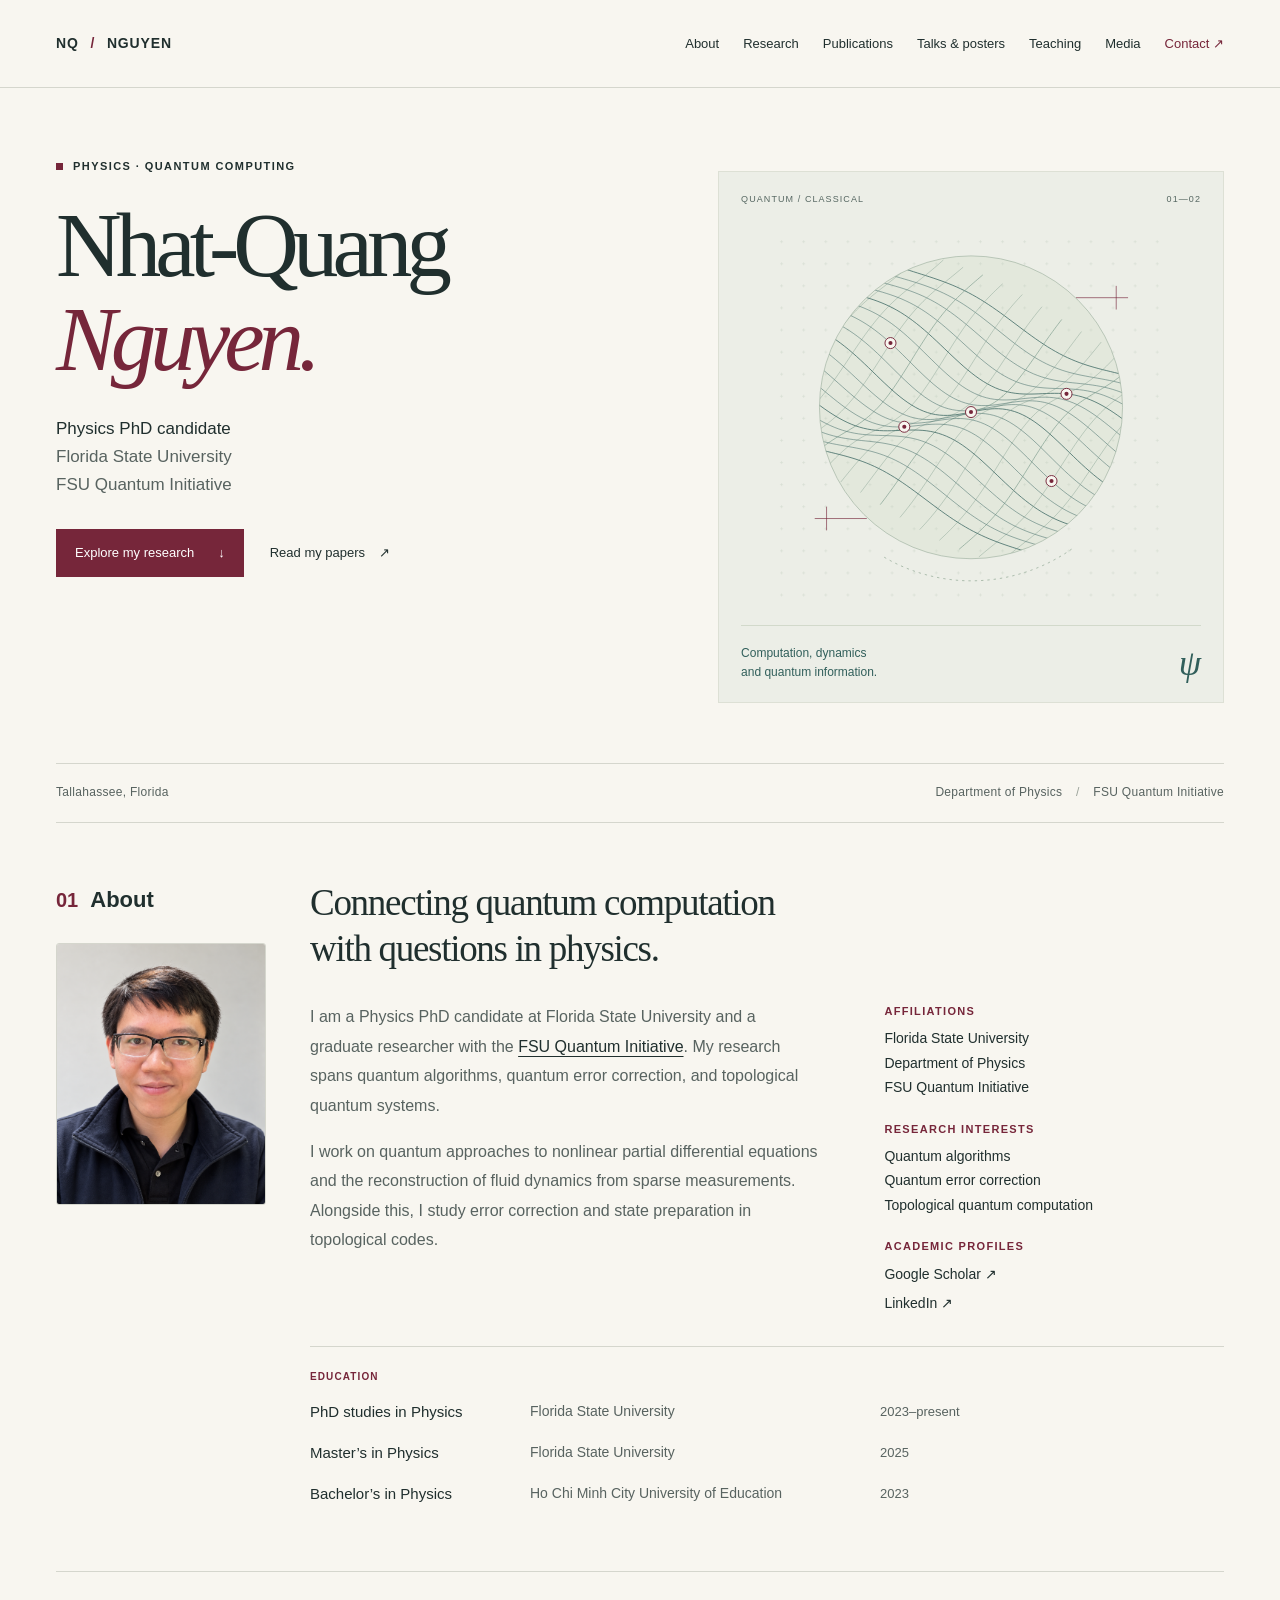
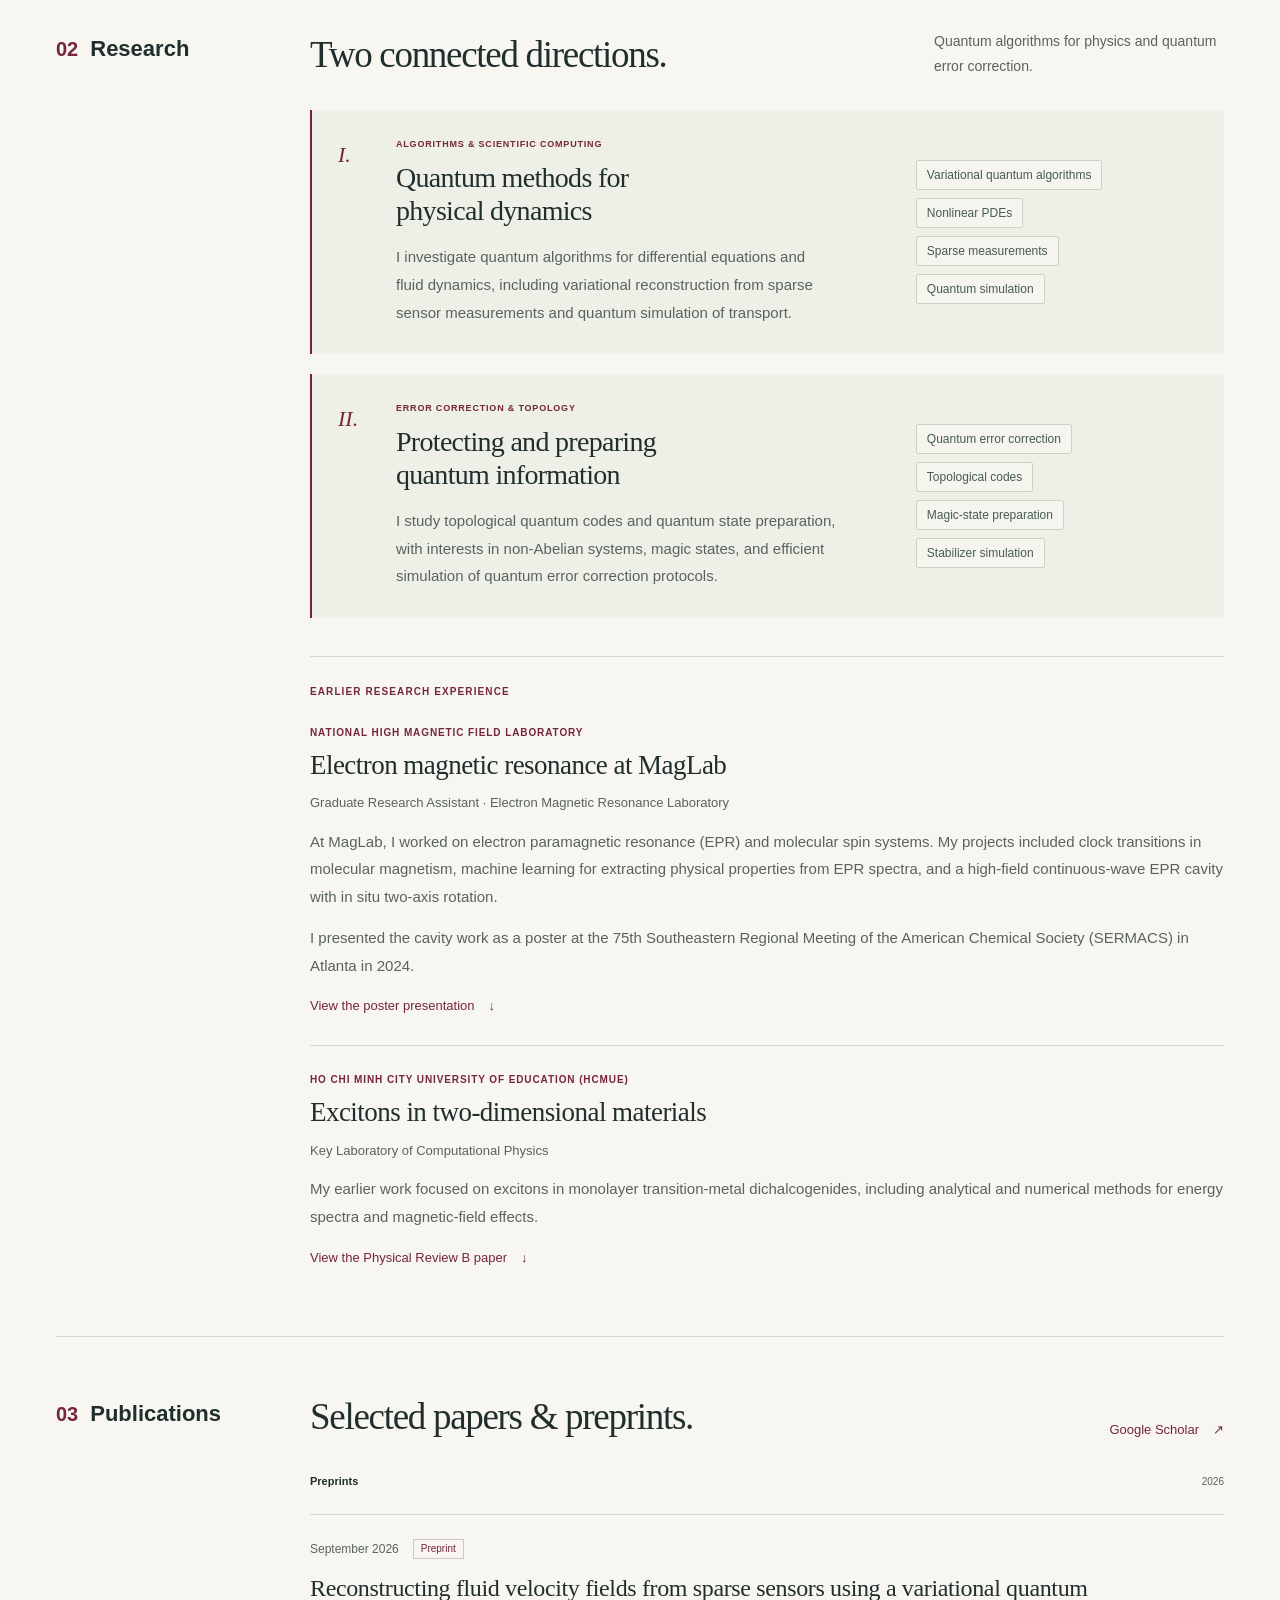
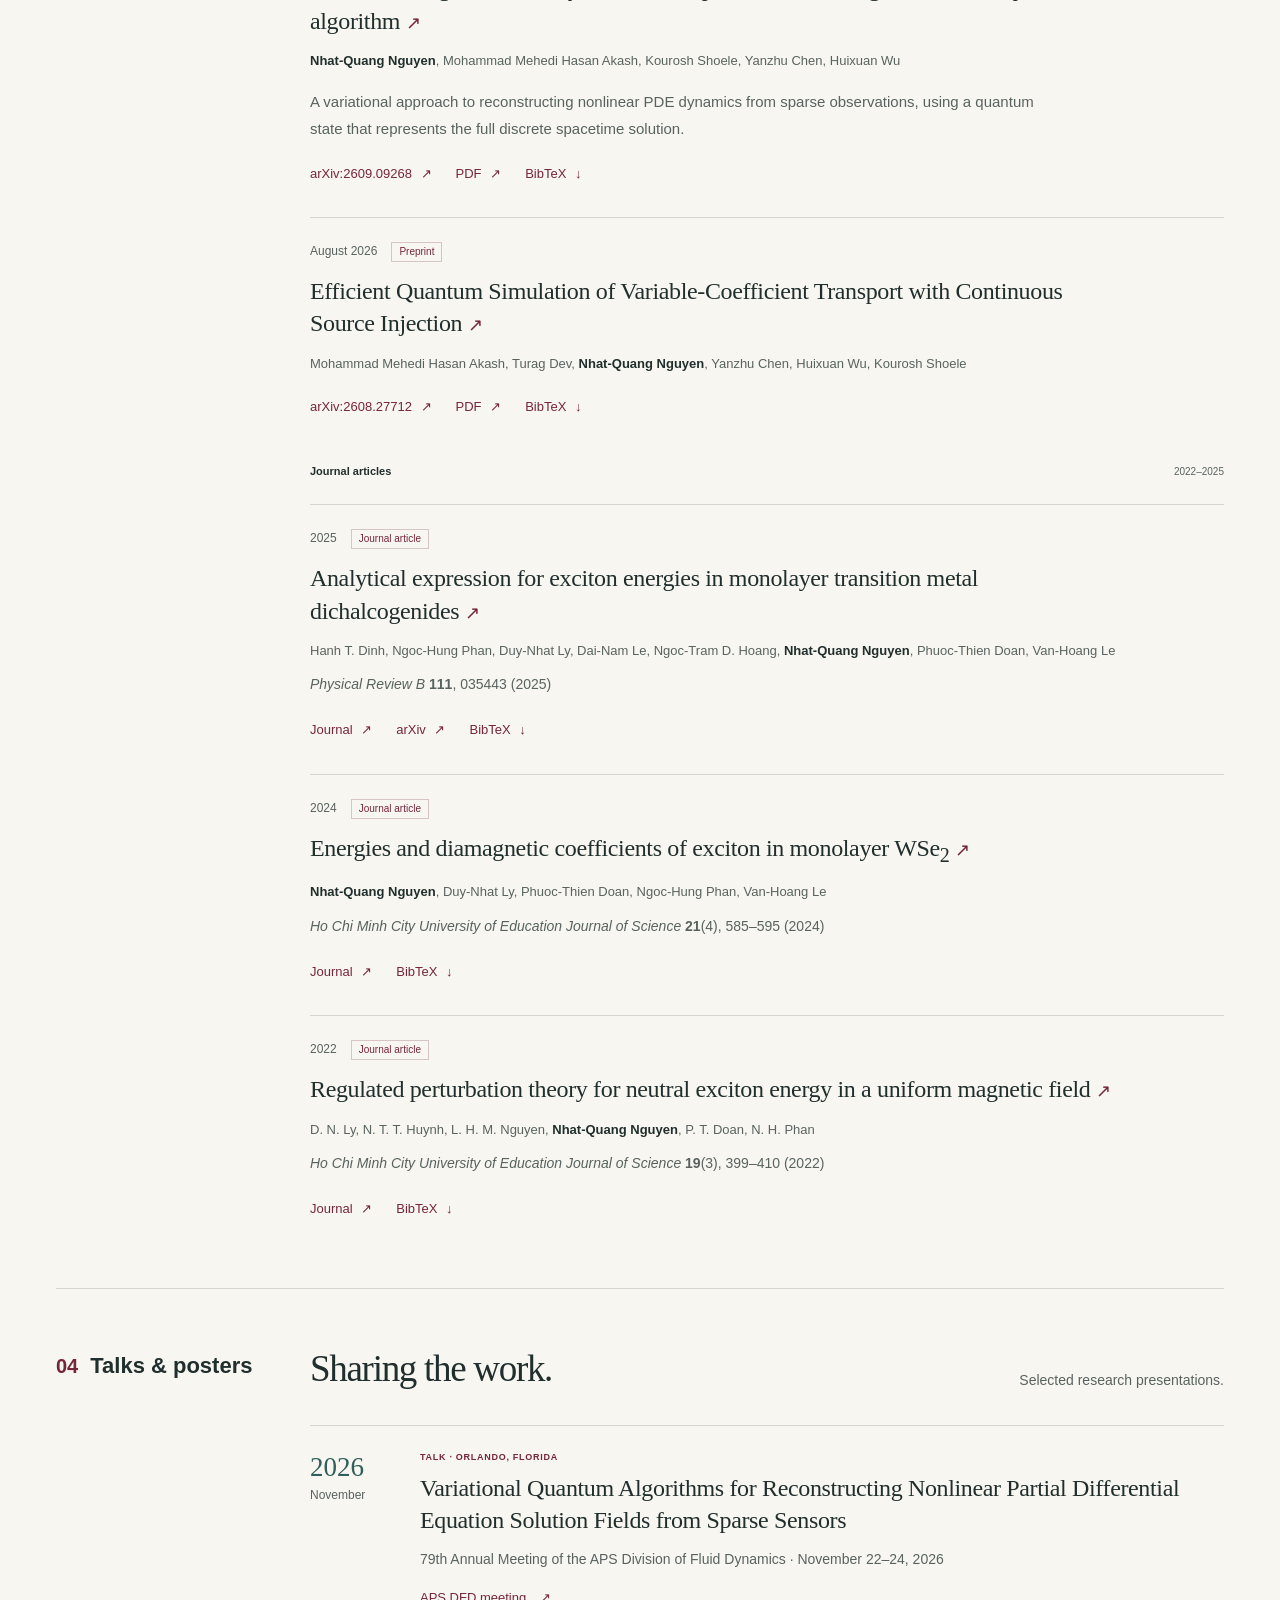
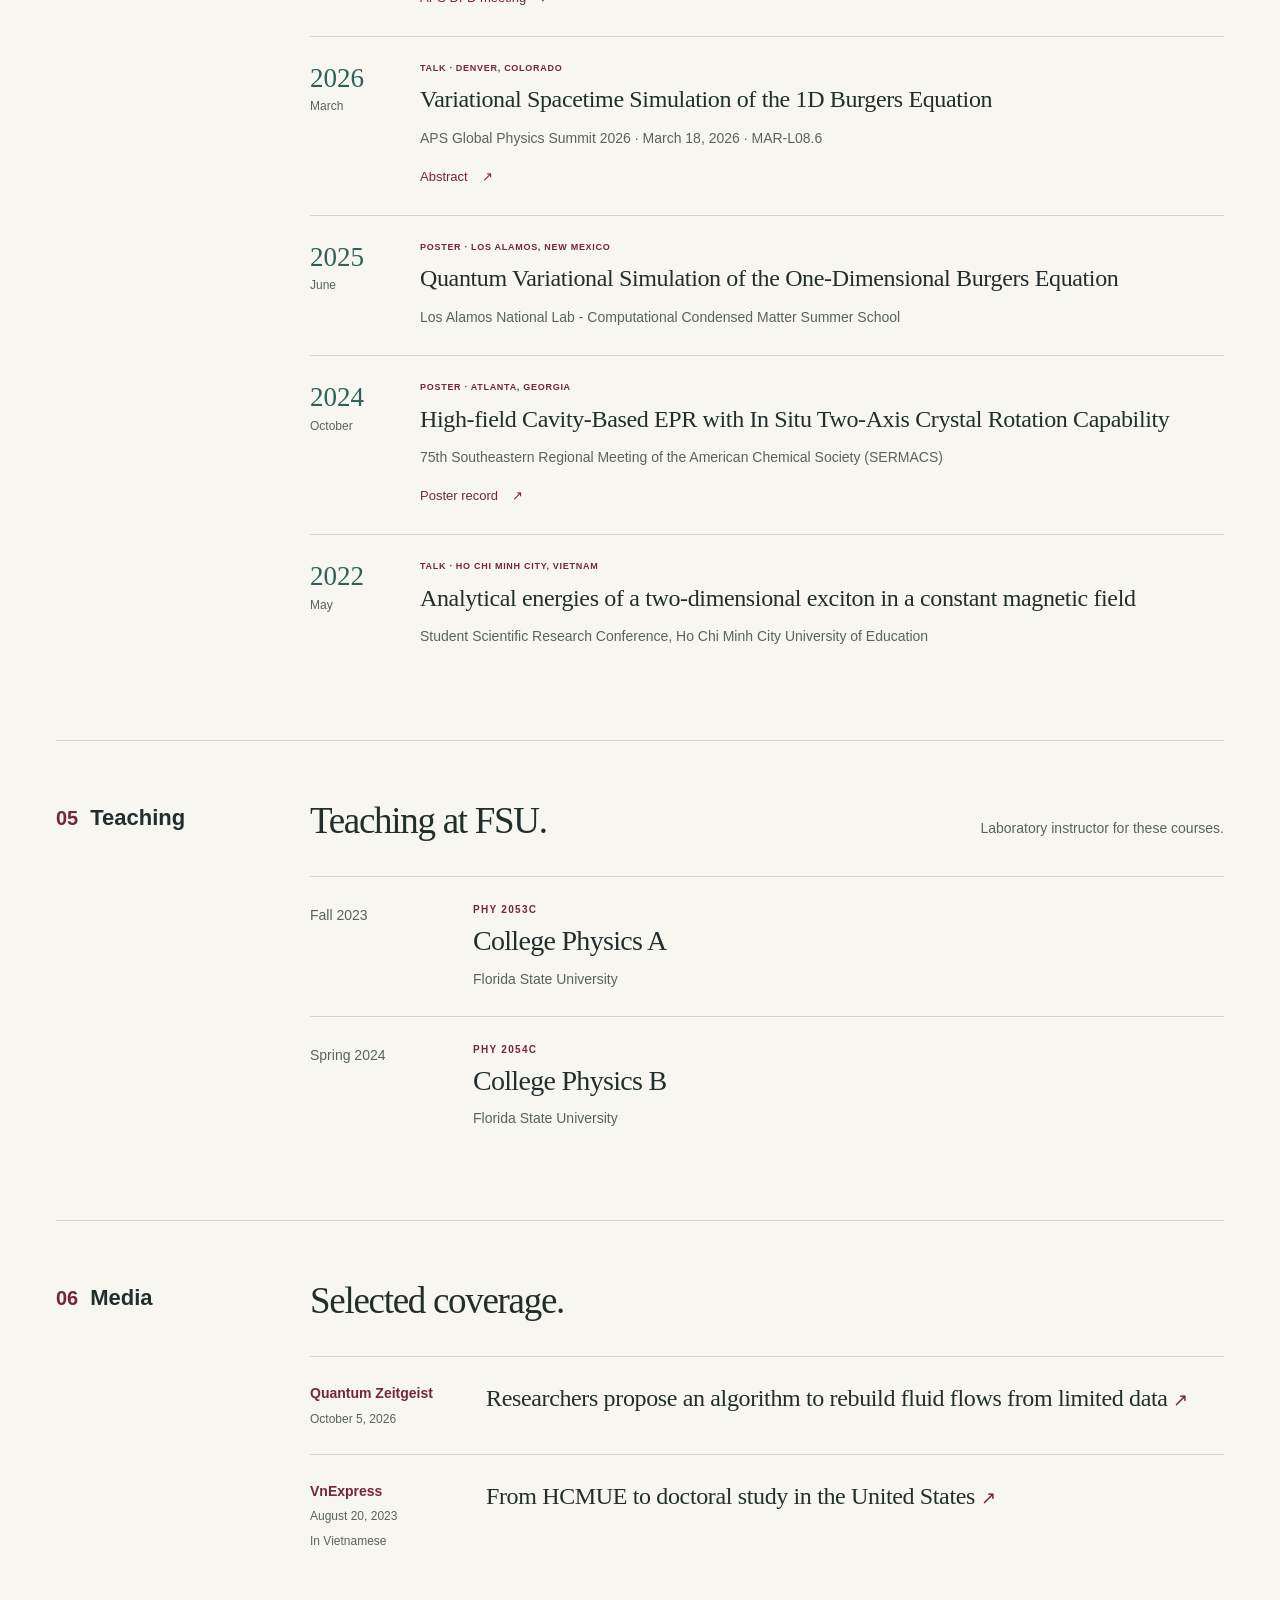
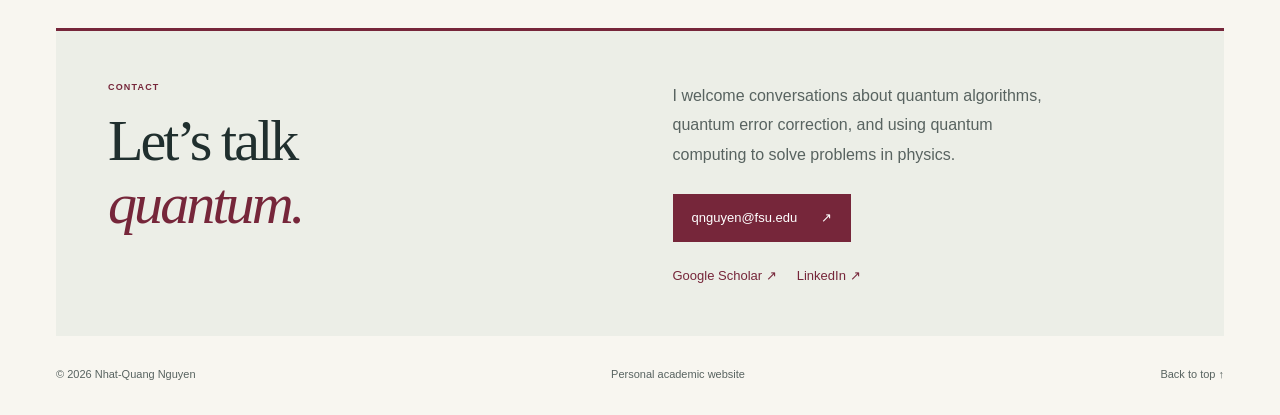
==== index.html @ 86e38e73 "Remove the Contact affiliations and the Research I preprint link" ====
<!doctype html>
<html lang="en">
<head>
  <meta charset="utf-8">
  <meta name="viewport" content="width=device-width, initial-scale=1">
  <meta name="theme-color" content="#76263a">
  <title>Nhat-Quang Nguyen | Quantum Computing · FSU</title>
  <meta name="description" content="Nhat-Quang Nguyen is a Physics PhD candidate at Florida State University and a researcher with the FSU Quantum Initiative, working on quantum algorithms, quantum error correction, and topological quantum systems.">
  <link rel="canonical" href="https://nhatquang-nguyen.github.io/">
  <meta property="og:type" content="website">
  <meta property="og:title" content="Nhat-Quang Nguyen | Quantum Computing">
  <meta property="og:description" content="Physics PhD candidate at Florida State University and researcher with the FSU Quantum Initiative. Quantum algorithms, quantum error correction, and topological quantum systems.">
  <meta property="og:url" content="https://nhatquang-nguyen.github.io/">
  <link rel="icon" href="favicon.svg" type="image/svg+xml">
  <link rel="stylesheet" href="styles.css">
  <script type="application/ld+json">
  {
    "@context":"https://schema.org",
    "@type":"Person",
    "name":"Nhat-Quang Nguyen",
    "alternateName":"Quang Nguyen",
    "jobTitle":"Physics PhD candidate",
    "affiliation":[{"@type":"CollegeOrUniversity","name":"Florida State University","url":"https://www.fsu.edu/"},{"@type":"Organization","name":"FSU Quantum Initiative","url":"https://quantum.fsu.edu/"}],
    "url":"https://nhatquang-nguyen.github.io/",
    "email":"mailto:qnguyen@fsu.edu",
    "sameAs":["https://scholar.google.com/citations?user=8Ur0xkAAAAAJ&hl=en","https://www.linkedin.com/in/nhat-quang-nguyen-fsu/"],
    "knowsAbout":["Quantum algorithms","Quantum error correction","Topological quantum computation","Nonlinear partial differential equations"]
  }
  </script>
</head>
<body>
  <a class="skip-link" href="#main">Skip to content</a>
  <header class="site-header">
    <div class="header-inner">
      <a class="wordmark" href="#home" aria-label="Nhat-Quang Nguyen, home">NQ<span> / </span>NGUYEN</a>
      <nav aria-label="Main navigation">
        <a href="#about">About</a>
        <a href="#research">Research</a>
        <a href="#publications">Publications</a>
        <a href="#presentations">Talks &amp; posters</a>
        <a href="#teaching">Teaching</a>
        <a href="#media">Media</a>
        <a href="#contact">Contact <span aria-hidden="true">↗</span></a>
      </nav>
    </div>
  </header>

  <main id="main">
    <section class="hero section-wrap" id="home" aria-labelledby="hero-title">
      <div class="hero-copy">
        <p class="eyebrow"><span class="small-square" aria-hidden="true"></span> Physics · Quantum computing</p>
        <h1 id="hero-title">Nhat-Quang<br><em>Nguyen.</em></h1>
        <p class="hero-role">Physics PhD candidate<br><a href="https://www.physics.fsu.edu/">Florida State University</a><br><a href="https://quantum.fsu.edu/">FSU Quantum Initiative</a></p>
        <div class="hero-actions">
          <a class="button primary" href="#research">Explore my research <span aria-hidden="true">↓</span></a>
          <a class="text-link" href="#publications">Read my papers <span aria-hidden="true">↗</span></a>
        </div>
      </div>
      <figure class="hero-art">
        <div class="art-topline"><span>QUANTUM / CLASSICAL</span><span aria-hidden="true">01—02</span></div>
        <img src="research-motif.svg" width="560" height="530" alt="" class="research-motif">
        <figcaption><span>Computation, dynamics<br>and quantum information.</span><span class="art-mark" aria-hidden="true">ψ</span></figcaption>
      </figure>
      <div class="hero-bottom"><span>Tallahassee, Florida</span><span>Department of Physics <span aria-hidden="true">/</span> FSU Quantum Initiative</span></div>
    </section>

    <section class="about section-wrap ruled-section" id="about" aria-labelledby="about-title">
      <div class="about-sidebar">
        <div class="section-label"><span>01</span><h2 id="about-title">About</h2></div>
        <img class="about-portrait" src="images/nhat-quang-nguyen-portrait.webp" width="1122" height="1402" alt="Portrait of Nhat-Quang Nguyen" loading="lazy" decoding="async">
      </div>
      <div class="about-body">
        <p class="lead">Connecting quantum computation<br class="wide-only"> with questions in physics.</p>
        <div class="about-columns">
          <div>
            <p>I am a Physics PhD candidate at Florida State University and a graduate researcher with the <a href="https://quantum.fsu.edu/">FSU Quantum Initiative</a>. My research spans quantum algorithms, quantum error correction, and topological quantum systems.</p>
            <p>I work on quantum approaches to nonlinear partial differential equations and the reconstruction of fluid dynamics from sparse measurements. Alongside this, I study error correction and state preparation in topological codes.</p>
          </div>
          <dl class="profile-facts">
            <div><dt>Affiliations</dt><dd>Florida State University<br>Department of Physics<br><a href="https://quantum.fsu.edu/">FSU Quantum Initiative</a></dd></div>
            <div><dt>Research interests</dt><dd>Quantum algorithms<br>Quantum error correction<br>Topological quantum computation</dd></div>
            <div><dt>Academic profiles</dt><dd class="profile-links"><a href="https://scholar.google.com/citations?user=8Ur0xkAAAAAJ&amp;hl=en">Google Scholar <span aria-hidden="true">↗</span></a><a href="https://www.linkedin.com/in/nhat-quang-nguyen-fsu/">LinkedIn <span aria-hidden="true">↗</span></a></dd></div>
          </dl>
        </div>
        <div class="education" aria-labelledby="education-title">
          <h3 class="subsection-label" id="education-title">Education</h3>
          <dl class="education-list">
            <div><dt>PhD studies in Physics</dt><dd><span class="education-institution">Florida State University</span><span class="education-year">2023–present</span></dd></div>
            <div><dt>Master’s in Physics</dt><dd><span class="education-institution">Florida State University</span><span class="education-year">2025</span></dd></div>
            <div><dt>Bachelor’s in Physics</dt><dd><span class="education-institution">Ho Chi Minh City University of Education</span><span class="education-year">2023</span></dd></div>
          </dl>
        </div>
      </div>
    </section>

    <section class="research section-wrap ruled-section" id="research" aria-labelledby="research-title">
      <div class="section-label"><span>02</span><h2 id="research-title">Research</h2></div>
      <div class="section-content">
        <div class="section-heading"><p class="lead">Two connected directions.</p><p>Quantum algorithms for physics and quantum error correction.</p></div>
        <article class="research-row current-research">
          <div class="research-number" aria-hidden="true">I.</div>
          <div class="research-main"><p class="eyebrow">Algorithms &amp; scientific computing</p><h3>Quantum methods for<br>physical dynamics</h3><p>I investigate quantum algorithms for differential equations and fluid dynamics, including variational reconstruction from sparse sensor measurements and quantum simulation of transport.</p></div>
          <div class="research-keywords"><span>Variational quantum algorithms</span><span>Nonlinear PDEs</span><span>Sparse measurements</span><span>Quantum simulation</span></div>
        </article>
        <article class="research-row current-research">
          <div class="research-number" aria-hidden="true">II.</div>
          <div class="research-main"><p class="eyebrow">Error correction &amp; topology</p><h3>Protecting and preparing<br>quantum information</h3><p>I study topological quantum codes and quantum state preparation, with interests in non-Abelian systems, magic states, and efficient simulation of quantum error correction protocols.</p></div>
          <div class="research-keywords"><span>Quantum error correction</span><span>Topological codes</span><span>Magic-state preparation</span><span>Stabilizer simulation</span></div>
        </article>
        <div class="earlier-research" aria-labelledby="earlier-research-title">
          <h3 class="subsection-label" id="earlier-research-title">Earlier research experience</h3>
          <article class="experience-panel" aria-labelledby="maglab-title">
            <p class="eyebrow">National High Magnetic Field Laboratory</p>
            <h4 id="maglab-title">Electron magnetic resonance at MagLab</h4>
            <p class="experience-role">Graduate Research Assistant · Electron Magnetic Resonance Laboratory</p>
            <p>At MagLab, I worked on electron paramagnetic resonance (EPR) and molecular spin systems. My projects included clock transitions in molecular magnetism, machine learning for extracting physical properties from EPR spectra, and a high-field continuous-wave EPR cavity with in situ two-axis rotation.</p>
            <p>I presented the cavity work as a poster at the 75th Southeastern Regional Meeting of the American Chemical Society (SERMACS) in Atlanta in 2024.</p>
            <a class="text-link" href="#sermacs-poster">View the poster presentation <span aria-hidden="true">↓</span></a>
          </article>
          <article class="experience-panel" aria-labelledby="excitons-title">
            <p class="eyebrow">Ho Chi Minh City University of Education (HCMUE)</p>
            <h4 id="excitons-title">Excitons in two-dimensional materials</h4>
            <p class="experience-role">Key Laboratory of Computational Physics</p>
            <p>My earlier work focused on excitons in monolayer transition-metal dichalcogenides, including analytical and numerical methods for energy spectra and magnetic-field effects.</p>
            <a class="text-link" href="#prb-exciton-energies">View the Physical Review B paper <span aria-hidden="true">↓</span></a>
          </article>
        </div>
      </div>
    </section>

    <section class="publications section-wrap ruled-section" id="publications" aria-labelledby="publications-title">
      <div class="section-label"><span>03</span><h2 id="publications-title">Publications</h2></div>
      <div class="section-content">
        <div class="section-heading"><p class="lead">Selected papers &amp; preprints.</p><a class="text-link scholar-link" href="https://scholar.google.com/citations?user=8Ur0xkAAAAAJ&amp;hl=en">Google Scholar <span aria-hidden="true">↗</span></a></div>
        <h3 class="publication-group">Preprints <span>2026</span></h3>
        <article class="paper">
          <div class="paper-meta"><span>September 2026</span><span class="paper-type">Preprint</span></div>
          <h3><a href="https://arxiv.org/abs/2609.09268">Reconstructing fluid velocity fields from sparse sensors using a variational quantum algorithm <span aria-hidden="true">↗</span></a></h3>
          <p class="authors"><strong>Nhat-Quang Nguyen</strong>, Mohammad Mehedi Hasan Akash, Kourosh Shoele, Yanzhu Chen, Huixuan Wu</p>
          <p class="paper-description">A variational approach to reconstructing nonlinear PDE dynamics from sparse observations, using a quantum state that represents the full discrete spacetime solution.</p>
          <div class="paper-links"><a href="https://arxiv.org/abs/2609.09268">arXiv:2609.09268 <span aria-hidden="true">↗</span></a><a href="https://arxiv.org/pdf/2609.09268">PDF <span aria-hidden="true">↗</span></a><a href="citations/fluid-reconstruction.bib" download>BibTeX <span aria-hidden="true">↓</span></a></div>
        </article>
        <article class="paper">
          <div class="paper-meta"><span>August 2026</span><span class="paper-type">Preprint</span></div>
          <h3><a href="https://arxiv.org/abs/2608.27712">Efficient Quantum Simulation of Variable-Coefficient Transport with Continuous Source Injection <span aria-hidden="true">↗</span></a></h3>
          <p class="authors">Mohammad Mehedi Hasan Akash, Turag Dev, <strong>Nhat-Quang Nguyen</strong>, Yanzhu Chen, Huixuan Wu, Kourosh Shoele</p>
          <div class="paper-links"><a href="https://arxiv.org/abs/2608.27712">arXiv:2608.27712 <span aria-hidden="true">↗</span></a><a href="https://arxiv.org/pdf/2608.27712">PDF <span aria-hidden="true">↗</span></a><a href="citations/transport-simulation.bib" download>BibTeX <span aria-hidden="true">↓</span></a></div>
        </article>
        <h3 class="publication-group journal-group">Journal articles <span>2022–2025</span></h3>
        <article class="paper" id="prb-exciton-energies">
          <div class="paper-meta"><span>2025</span><span class="paper-type">Journal article</span></div>
          <h3><a href="https://doi.org/10.1103/PhysRevB.111.035443">Analytical expression for exciton energies in monolayer transition metal dichalcogenides <span aria-hidden="true">↗</span></a></h3>
          <p class="authors">Hanh T. Dinh, Ngoc-Hung Phan, Duy-Nhat Ly, Dai-Nam Le, Ngoc-Tram D. Hoang, <strong>Nhat-Quang Nguyen</strong>, Phuoc-Thien Doan, Van-Hoang Le</p>
          <p class="journal-reference"><cite>Physical Review B</cite> <strong>111</strong>, 035443 (2025)</p>
          <div class="paper-links"><a href="https://doi.org/10.1103/PhysRevB.111.035443">Journal <span aria-hidden="true">↗</span></a><a href="https://arxiv.org/abs/2407.01477">arXiv <span aria-hidden="true">↗</span></a><a href="citations/exciton-energies.bib" download>BibTeX <span aria-hidden="true">↓</span></a></div>
        </article>
        <article class="paper">
          <div class="paper-meta"><span>2024</span><span class="paper-type">Journal article</span></div>
          <h3><a href="https://doi.org/10.54607/hcmue.js.21.4.3926(2024)">Energies and diamagnetic coefficients of exciton in monolayer WSe<sub>2</sub> <span aria-hidden="true">↗</span></a></h3>
          <p class="authors"><strong>Nhat-Quang Nguyen</strong>, Duy-Nhat Ly, Phuoc-Thien Doan, Ngoc-Hung Phan, Van-Hoang Le</p>
          <p class="journal-reference"><cite>Ho Chi Minh City University of Education Journal of Science</cite> <strong>21</strong>(4), 585–595 (2024)</p>
          <div class="paper-links"><a href="https://doi.org/10.54607/hcmue.js.21.4.3926(2024)">Journal <span aria-hidden="true">↗</span></a><a href="citations/exciton-diamagnetism.bib" download>BibTeX <span aria-hidden="true">↓</span></a></div>
        </article>
        <article class="paper">
          <div class="paper-meta"><span>2022</span><span class="paper-type">Journal article</span></div>
          <h3><a href="https://doi.org/10.54607/hcmue.js.19.3.3363(2022)">Regulated perturbation theory for neutral exciton energy in a uniform magnetic field <span aria-hidden="true">↗</span></a></h3>
          <p class="authors">D. N. Ly, N. T. T. Huynh, L. H. M. Nguyen, <strong>Nhat-Quang Nguyen</strong>, P. T. Doan, N. H. Phan</p>
          <p class="journal-reference"><cite>Ho Chi Minh City University of Education Journal of Science</cite> <strong>19</strong>(3), 399–410 (2022)</p>
          <div class="paper-links"><a href="https://doi.org/10.54607/hcmue.js.19.3.3363(2022)">Journal <span aria-hidden="true">↗</span></a><a href="citations/regulated-perturbation.bib" download>BibTeX <span aria-hidden="true">↓</span></a></div>
        </article>
      </div>
    </section>

    <section class="presentations section-wrap ruled-section" id="presentations" aria-labelledby="presentations-title">
      <div class="section-label"><span>04</span><h2 id="presentations-title">Talks &amp; posters</h2></div>
      <div class="section-content">
        <div class="section-heading"><p class="lead">Sharing the work.</p><p>Selected research presentations.</p></div>
        <article class="presentation-row">
          <div class="presentation-date"><span>2026</span><span>November</span></div>
          <div><p class="eyebrow">Talk · Orlando, Florida</p><h3>Variational Quantum Algorithms for Reconstructing Nonlinear Partial Differential Equation Solution Fields from Sparse Sensors</h3><p class="presentation-venue">79th Annual Meeting of the APS Division of Fluid Dynamics · November 22–24, 2026</p><a class="text-link" href="https://www.aps.org/events/2026/dfd-annual-meeting-2026">APS DFD meeting <span aria-hidden="true">↗</span></a></div>
        </article>
        <article class="presentation-row">
          <div class="presentation-date"><span>2026</span><span>March</span></div>
          <div><p class="eyebrow">Talk · Denver, Colorado</p><h3>Variational Spacetime Simulation of the 1D Burgers Equation</h3><p class="presentation-venue">APS Global Physics Summit 2026 · March 18, 2026 · MAR-L08.6</p><a class="text-link" href="https://meetings-archive.aps.org/smt/2026/mar-l08/6/">Abstract <span aria-hidden="true">↗</span></a></div>
        </article>
        <article class="presentation-row">
          <div class="presentation-date"><span>2025</span><span>June</span></div>
          <div><p class="eyebrow">Poster · Los Alamos, New Mexico</p><h3>Quantum Variational Simulation of the One-Dimensional Burgers Equation</h3><p class="presentation-venue">Los Alamos National Lab - Computational Condensed Matter Summer School</p></div>
        </article>
        <article class="presentation-row" id="sermacs-poster">
          <div class="presentation-date"><span>2024</span><span>October</span></div>
          <div><p class="eyebrow">Poster · Atlanta, Georgia</p><h3>High-field Cavity-Based EPR with In Situ Two-Axis Crystal Rotation Capability</h3><p class="presentation-venue">75th Southeastern Regional Meeting of the American Chemical Society (SERMACS)</p><a class="text-link" href="https://doi.org/10.13140/RG.2.2.12469.18401">Poster record <span aria-hidden="true">↗</span></a></div>
        </article>
        <article class="presentation-row">
          <div class="presentation-date"><span>2022</span><span>May</span></div>
          <div><p class="eyebrow">Talk · Ho Chi Minh City, Vietnam</p><h3>Analytical energies of a two-dimensional exciton in a constant magnetic field</h3><p class="presentation-venue">Student Scientific Research Conference, Ho Chi Minh City University of Education</p></div>
        </article>
      </div>
    </section>

    <section class="teaching section-wrap ruled-section" id="teaching" aria-labelledby="teaching-title">
      <div class="section-label"><span>05</span><h2 id="teaching-title">Teaching</h2></div>
      <div class="section-content">
        <div class="section-heading"><p class="lead">Teaching at FSU.</p><p class="teaching-role">Laboratory instructor for these courses.</p></div>
        <div class="course-list">
          <article class="course-row"><p class="course-term">Fall 2023</p><div><p class="eyebrow">PHY 2053C</p><h3>College Physics A</h3><p>Florida State University</p></div></article>
          <article class="course-row"><p class="course-term">Spring 2024</p><div><p class="eyebrow">PHY 2054C</p><h3>College Physics B</h3><p>Florida State University</p></div></article>
        </div>
      </div>
    </section>

    <section class="media section-wrap ruled-section" id="media" aria-labelledby="media-title">
      <div class="section-label"><span>06</span><h2 id="media-title">Media</h2></div>
      <div class="section-content">
        <div class="section-heading"><p class="lead">Selected coverage.</p></div>
        <article class="media-entry">
          <div class="media-source"><span>Quantum Zeitgeist</span><time datetime="2026-10-05">October 5, 2026</time></div>
          <h3><a href="https://quantumzeitgeist.com/algorithm-reconstruction-fluid-flows-sparse-data/">Researchers propose an algorithm to rebuild fluid flows from limited data <span aria-hidden="true">↗</span></a></h3>
        </article>
        <article class="media-entry">
          <div class="media-source"><span>VnExpress</span><time datetime="2023-08-20">August 20, 2023</time><span class="media-language">In Vietnamese</span></div>
          <h3><a href="https://vnexpress.net/thu-khoa-su-pham-ly-gianh-ba-hoc-bong-tien-si-my-4643100.html" hreflang="vi">From HCMUE to doctoral study in the United States <span aria-hidden="true">↗</span></a></h3>
        </article>
      </div>
    </section>

    <section class="contact section-wrap" id="contact" aria-labelledby="contact-title">
      <div class="contact-intro"><p class="eyebrow">Contact</p><h2 id="contact-title">Let’s talk<br><em>quantum.</em></h2></div>
      <div class="contact-body"><p>I welcome conversations about quantum algorithms, quantum error correction, and using quantum computing to solve problems in physics.</p><a class="button primary" href="mailto:qnguyen@fsu.edu">qnguyen@fsu.edu <span aria-hidden="true">↗</span></a><div class="contact-profiles"><a href="https://scholar.google.com/citations?user=8Ur0xkAAAAAJ&amp;hl=en">Google Scholar <span aria-hidden="true">↗</span></a><a href="https://www.linkedin.com/in/nhat-quang-nguyen-fsu/">LinkedIn <span aria-hidden="true">↗</span></a></div></div>
    </section>
  </main>

  <footer class="site-footer section-wrap"><span>© 2026 Nhat-Quang Nguyen</span><span>Personal academic website</span><a href="#home">Back to top <span aria-hidden="true">↑</span></a></footer>
</body>
</html>
---- styles.css ----
:root{--paper:#f8f6f0;--ink:#202f2e;--muted:#586360;--garnet:#76263a;--line:#d5d6cd;--teal:#315f5b;--soft:#eceee7;--serif:Georgia,'Times New Roman',serif;--sans:Inter,-apple-system,BlinkMacSystemFont,'Segoe UI',sans-serif}
*{box-sizing:border-box}html{scroll-behavior:smooth;scroll-padding-top:100px}body{margin:0;background:var(--paper);color:var(--ink);font-family:var(--sans);font-size:16px;line-height:1.65;-webkit-font-smoothing:antialiased}a{color:inherit;text-decoration-thickness:1px;text-underline-offset:4px}a:hover{color:var(--garnet)}a:focus-visible,summary:focus-visible{outline:3px solid var(--garnet);outline-offset:6px}h1,h2,h3,p,figure{margin:0}em{font-weight:400}button,a,summary{-webkit-tap-highlight-color:transparent}::selection{background:#e7cbd0;color:#301c25}.section-wrap{width:min(1224px,calc(100% - 112px));margin-inline:auto}.skip-link{position:fixed;top:12px;left:16px;transform:translateY(-160%);padding:12px 20px;background:var(--garnet);color:white;z-index:20}.skip-link:focus{transform:translateY(0)}
.site-header{position:sticky;top:0;z-index:10;background:rgba(248,246,240,.97);border-bottom:1px solid var(--line)}.header-inner{width:min(1224px,calc(100% - 112px));height:87px;margin:auto;display:flex;align-items:center;justify-content:space-between;gap:32px}.wordmark{font-weight:700;font-size:14px;letter-spacing:.06em;text-decoration:none;white-space:nowrap}.wordmark span{color:var(--garnet);padding-inline:7px}nav{display:flex;align-items:center;gap:34px}nav a{font-size:13px;font-weight:500;text-decoration:none;padding-block:12px}nav a:hover{text-decoration:underline}nav a:last-child{color:var(--garnet)}
.hero{display:grid;grid-template-columns:1.2fr 1fr;column-gap:55px;padding-top:70px}.eyebrow{text-transform:uppercase;letter-spacing:.13em;font-size:11px;line-height:1.5;font-weight:600}.hero .eyebrow{display:flex;align-items:center;gap:10px}.small-square{width:7px;height:7px;background:var(--garnet);display:inline-block}.hero h1{font-family:var(--serif);font-weight:400;letter-spacing:-.065em;font-size:clamp(64px,7.1vw,99px);line-height:1.04;margin-top:24px}.hero h1 em{color:var(--garnet)}.hero-role{margin-top:27px;font-size:15px;line-height:1.65}.hero-role a{text-decoration:none;color:var(--muted)}.hero-role a:hover{text-decoration:underline;color:var(--garnet)}.hero-intro{font-size:17px;line-height:1.65;max-width:460px;margin-top:22px;color:var(--muted)}.hero-actions{display:flex;align-items:center;gap:26px;flex-wrap:wrap;margin-top:30px}.button{display:inline-flex;align-items:center;justify-content:space-between;gap:24px;min-height:48px;padding:12px 19px;font-size:12px;font-weight:500;text-decoration:none;line-height:1.4}.button.primary{background:var(--garnet);color:#fff}.button.primary:hover{background:#591b2b}.text-link{font-size:12px;font-weight:500;text-decoration:none;display:inline-flex;gap:14px;align-items:center}.text-link:hover{text-decoration:underline}.hero-art{align-self:center;min-width:0;background:var(--soft);position:relative;margin-top:13px;border:1px solid #dde0d5}.art-topline{display:flex;justify-content:space-between;padding:20px 22px 0;font-size:9px;letter-spacing:.12em;color:#566762}.research-motif{display:block;width:100%;height:auto;max-height:418px;object-fit:contain}.hero-art figcaption{border-top:1px solid #d2d9cb;margin:0 22px;padding:16px 0 18px;display:flex;align-items:center;justify-content:space-between;font-size:11px;line-height:1.6;color:var(--teal)}.art-mark{font:italic 36px var(--serif)}.hero-bottom{grid-column:1/-1;display:flex;justify-content:space-between;gap:24px;color:var(--muted);font-size:10px;letter-spacing:.025em;margin-top:60px;padding:19px 0;border-top:1px solid var(--line)}.hero-bottom span span{margin-inline:10px;color:#9ba39a}
.ruled-section{border-top:1px solid var(--line);display:grid;grid-template-columns:180px 1fr;gap:44px;padding-top:57px;padding-bottom:65px}.section-label{display:flex;gap:15px;align-items:baseline;padding-top:6px}.section-label>span{font-size:10px;color:var(--garnet);font-weight:600}.section-label h2{font-size:12px;font-weight:600}.lead{font-family:var(--serif);font-size:clamp(28px,3vw,37px);font-weight:400;line-height:1.25;letter-spacing:-.035em}.about-columns{display:grid;grid-template-columns:1.5fr 1fr;gap:65px;margin-top:30px}.about-columns p{font-size:14px;color:var(--muted);line-height:1.9}.about-columns p+p{margin-top:16px}.about-columns p a{color:var(--ink)}.profile-facts{margin:0;display:grid;align-content:start;gap:20px}.profile-facts dt{font-size:9px;text-transform:uppercase;letter-spacing:.12em;color:var(--garnet);margin-bottom:6px;font-weight:600}.profile-facts dd{font-size:12px;line-height:1.75;margin:0}.profile-facts a{text-decoration:none}.profile-facts a:hover{text-decoration:underline}.section-heading{display:flex;justify-content:space-between;align-items:end;gap:24px;margin-bottom:32px}.section-heading>p:not(.lead){font-size:11px;color:var(--muted);line-height:1.75;max-width:290px}.research-row{display:grid;grid-template-columns:36px 1.5fr .85fr;gap:22px;padding:34px 0;border-top:1px solid var(--line)}.research-row:last-child{padding-bottom:0}.research-number{font:italic 22px var(--serif);color:#7a8c80;line-height:1.5}.research-main .eyebrow{font-size:9px;color:var(--garnet);letter-spacing:.09em}.research-main h3{font:400 28px/1.2 var(--serif);letter-spacing:-.025em;margin-top:9px}.research-main>p:not(.eyebrow){font-size:13px;color:var(--muted);line-height:1.85;margin-top:15px;max-width:440px}.research-main .text-link{margin-top:20px;font-size:11px;color:var(--garnet)}.research-keywords{display:flex;flex-direction:column;gap:8px;align-items:start;justify-content:center}.research-keywords span{font-size:10px;color:#465c54;padding:5px 10px;border:1px solid #d5dbce;border-radius:2px;background:#f2f3ec;line-height:1.5}.year-label{font-family:var(--serif);color:var(--muted);font-size:19px}.paper{border-top:1px solid var(--line);padding-top:24px;margin-top:29px}.paper-meta{display:flex;align-items:center;gap:14px;font-size:10px;color:var(--muted)}.paper-type{color:var(--garnet);border:1px solid #d7c4c6;padding:2px 7px;font-size:9px;line-height:1.4}.paper h3{font:400 24px/1.35 var(--serif);letter-spacing:-.015em;max-width:820px;margin-top:13px}.paper h3 a{text-decoration:none}.paper h3 a:hover{text-decoration:underline}.paper h3 a span{font:18px var(--sans);white-space:nowrap;color:var(--garnet)}.authors{font-size:11px;color:var(--muted);margin-top:12px;line-height:1.9}.authors strong{color:var(--ink);font-weight:600}.paper-description{font-size:13px;color:var(--muted);line-height:1.8;max-width:750px;margin-top:15px}.paper-links{display:flex;gap:24px;flex-wrap:wrap;margin-top:17px}.paper-links a{font-size:10px;color:var(--garnet);text-decoration:none;padding-block:4px}.paper-links a:hover{text-decoration:underline}.paper-links span{margin-left:5px}.paper-detail{margin-top:15px;font-size:11px;color:var(--muted)}.paper-detail summary{cursor:pointer;display:list-item;width:fit-content;padding-block:5px}.paper-detail[open] summary{color:var(--garnet)}.paper-detail>p{font-size:12px;line-height:1.85;max-width:750px;border-left:2px solid #c6cec0;padding-left:16px;margin-top:10px}
.contact{margin-top:12px;background:var(--soft);padding:50px 52px;display:grid;grid-template-columns:1fr 1fr;gap:65px;border-top:3px solid var(--garnet)}.contact .eyebrow{color:var(--garnet);font-size:9px}.contact h2{font-family:var(--serif);font-weight:400;font-size:58px;line-height:1.08;letter-spacing:-.05em;margin-top:16px}.contact h2 em{color:var(--garnet)}.contact-body>p:first-child{font-size:14px;color:var(--muted);line-height:1.9;max-width:370px}.contact-body .button{margin-top:24px}.contact-affiliation{font-size:10px;line-height:1.8;margin-top:24px;color:var(--muted)}.site-footer{display:flex;justify-content:space-between;gap:24px;flex-wrap:wrap;padding-top:29px;padding-bottom:32px;font-size:9px;color:var(--muted)}.site-footer a{text-decoration:none}.site-footer a:hover{text-decoration:underline}
@media(min-width:1500px){.hero{padding-top:85px}.hero h1{font-size:105px}.hero-bottom{margin-top:75px}.hero-art .research-motif{max-height:450px}}
@media(max-width:1100px){.section-wrap,.header-inner{width:calc(100% - 72px)}.hero{column-gap:34px}.hero h1{font-size:75px}.hero-actions{gap:20px}.hero .button{gap:15px;padding:12px 15px}.hero-art .research-motif{max-height:350px}.ruled-section{grid-template-columns:140px 1fr;gap:26px}.about-columns{gap:32px}.research-row{grid-template-columns:24px 1fr;gap:16px}.research-keywords{grid-column:2;flex-direction:row;flex-wrap:wrap;margin-top:5px}.section-heading{align-items:start;flex-direction:column;gap:14px}.section-heading>p:not(.lead){max-width:none}.section-heading .year-label{align-self:end;margin-top:-40px}.contact{gap:35px;padding:40px}}
@media(max-width:760px){html{scroll-padding-top:115px}.section-wrap,.header-inner{width:calc(100% - 40px)}.header-inner{height:auto;min-height:95px;flex-direction:column;justify-content:center;align-items:start;gap:8px;padding:14px 0 7px}.wordmark{font-size:12px}nav{width:100%;justify-content:space-between;gap:12px}nav a{font-size:11px;padding-block:7px}.hero{grid-template-columns:1fr;padding-top:40px;gap:0}.hero h1{font-size:clamp(62px,13.5vw,92px);margin-top:22px}.hero-role{margin-top:23px}.hero-intro{font-size:16px;max-width:450px;margin-top:18px}.hero-actions{margin-top:26px;gap:23px}.hero-art{margin-top:38px;max-width:510px;width:100%;justify-self:center}.hero-art .research-motif{max-height:360px}.hero-bottom{margin-top:30px;flex-direction:column;gap:5px;font-size:9px;padding-block:17px}.hero-bottom span span{margin-inline:5px}.ruled-section{grid-template-columns:1fr;gap:23px;padding-top:33px;padding-bottom:42px}.section-label{padding-top:0;gap:12px}.section-label h2{font-size:12px}.lead{font-size:32px}.about-columns{grid-template-columns:1fr;gap:26px;margin-top:21px}.about-columns p{font-size:14px}.profile-facts{grid-template-columns:1fr 1fr;gap:22px}.profile-facts>div:last-child{grid-column:1/-1}.section-heading{margin-bottom:24px;gap:12px}.section-heading>p:not(.lead){font-size:12px}.research-row{padding-top:25px;padding-bottom:28px;gap:13px}.research-main h3{font-size:28px}.research-main>p:not(.eyebrow){font-size:13px}.research-keywords{gap:7px}.research-keywords span{font-size:9px}.paper{margin-top:23px;padding-top:21px}.paper h3{font-size:23px}.authors{font-size:11px}.paper-description{font-size:13px}.paper-links{gap:19px}.paper-links a{font-size:11px}.paper-detail{font-size:12px}.paper-detail>p{font-size:12px}.contact{width:100%;margin-top:0;grid-template-columns:1fr;gap:25px;padding:36px 25px}.contact h2{font-size:56px}.contact-body>p:first-child{max-width:none;font-size:14px}.contact-body .button{margin-top:20px}.site-footer{padding-top:22px;padding-bottom:24px;gap:10px;font-size:9px}.site-footer>span:nth-child(2){display:none}.wide-only{display:none}}
@media(max-width:360px){.section-wrap,.header-inner{width:calc(100% - 32px)}.hero h1{font-size:59px}.hero-actions{gap:17px}.hero .button{font-size:11px}.hero-actions>.text-link{font-size:11px}.profile-facts{grid-template-columns:1fr}.profile-facts>div:last-child{grid-column:auto}.paper-links{gap:14px}.contact{width:100%}.site-footer{font-size:8px}}
@media(prefers-reduced-motion:reduce){html{scroll-behavior:auto}}
@media print{body{background:white;color:#111}.site-header,.hero-art,.hero-actions,.hero-bottom,.skip-link,.site-footer a{display:none}.section-wrap{width:100%}.hero{padding-top:0;display:block}.hero h1{font-size:50px}.hero h1 br{display:none}.hero h1 em{margin-left:10px}.hero-intro{max-width:none}.ruled-section{padding-block:25px;grid-template-columns:110px 1fr;gap:20px}.contact{background:white;padding:25px 0;grid-template-columns:1fr 1fr;break-inside:avoid}.contact h2{font-size:36px}.contact .button{background:white!important;color:#111!important;padding:0}.research-keywords{display:none}.research-row{grid-template-columns:25px 1fr}.paper,.research-row{break-inside:avoid}.paper-detail{display:none}.lead{font-size:28px}.about-columns{gap:25px}.site-footer{padding-bottom:0}}

.profile-links{display:flex;flex-direction:column;gap:5px}
.education{border-top:1px solid var(--line);margin-top:30px;padding-top:22px}
.subsection-label{font-size:10px;font-weight:600;text-transform:uppercase;letter-spacing:.11em;color:var(--garnet)}
.education-list{margin:15px 0 0;display:grid;gap:11px}
.education-list>div{display:grid;grid-template-columns:1fr 1.6fr;gap:22px;font-size:12px;line-height:1.65}
.education-list dt{font-weight:500}
.education-list dd{margin:0;display:flex;justify-content:space-between;gap:20px;color:var(--muted)}
.education-list dd span{white-space:nowrap;font-size:10px;padding-top:2px}
.earlier-research{margin-top:38px;border-top:1px solid var(--line);padding-top:27px}
.experience-panel{background:#eef0e7;border-left:2px solid var(--garnet);padding:25px 28px;margin-top:20px}
.experience-panel>.eyebrow{color:var(--garnet);font-size:10px;letter-spacing:.09em}
.experience-panel h4{font:400 27px/1.25 var(--serif);letter-spacing:-.02em;margin:9px 0 0}
.experience-panel p:not(.eyebrow){font-size:13px;line-height:1.85;color:var(--muted);margin-top:13px}
.experience-panel p.experience-role{font-size:11px;line-height:1.7;margin-top:10px}
.experience-panel .text-link{font-size:11px;color:var(--garnet);margin-top:16px}
.earlier-materials{margin-top:25px}
.earlier-materials h4{font:400 23px/1.3 var(--serif);letter-spacing:-.02em;margin:0}
.earlier-materials p{font-size:13px;line-height:1.85;color:var(--muted);margin-top:12px}
.publication-group{font-size:11px;font-weight:600;display:flex;justify-content:space-between;gap:15px;align-items:baseline;margin:0 0 -5px}
.publication-group>span{font-size:10px;font-weight:400;color:var(--muted)}
.publication-group.journal-group{margin-top:40px}
.scholar-link{white-space:nowrap;color:var(--garnet);font-size:11px;flex-shrink:0}
.journal-reference{font-size:12px;line-height:1.85;color:var(--muted);margin-top:10px}
.presentation-row{display:grid;grid-template-columns:88px minmax(0,1fr);gap:22px;border-top:1px solid var(--line);padding:25px 0;scroll-margin-top:110px}
.presentation-date{display:flex;flex-direction:column;gap:3px}
.presentation-date>span:first-child{font:400 27px/1.2 var(--serif);color:var(--teal)}
.presentation-date>span+span{font-size:10px;color:var(--muted)}
.presentation-row .eyebrow,.earlier-presentations .eyebrow{font-size:9px;letter-spacing:.08em;color:var(--garnet)}
.presentation-row h3,.earlier-presentations h3{font:400 24px/1.35 var(--serif);letter-spacing:-.015em;margin-top:8px}
.presentation-venue{font-size:12px;line-height:1.85;color:var(--muted);margin-top:10px}
.presentation-row .text-link,.earlier-presentations .text-link{font-size:11px;color:var(--garnet);margin-top:14px}
.earlier-presentations{border-top:1px solid var(--line);padding-top:15px;font-size:12px;color:var(--muted)}
.earlier-presentations summary{cursor:pointer;width:fit-content;padding-block:7px}
.earlier-presentations[open]>div{border-left:2px solid #c6cec0;padding-left:20px;margin-top:16px}
.earlier-presentations h3{color:var(--ink);font-size:22px}
.course-row{display:grid;grid-template-columns:135px minmax(0,1fr);gap:28px;padding:25px 0;border-top:1px solid var(--line)}
.course-term{font-size:12px;color:var(--muted);padding-top:2px}
.course-row .eyebrow{font-size:10px;color:var(--garnet)}
.course-row h3{font:400 28px/1.3 var(--serif);letter-spacing:-.025em;margin-top:6px}
.course-row div>p:last-child{font-size:12px;color:var(--muted);margin-top:8px}
.contact-profiles{display:flex;flex-wrap:wrap;gap:10px 20px;margin-top:23px}
.contact-profiles a{font-size:11px;color:var(--garnet);text-decoration:none}
.contact-profiles a:hover{text-decoration:underline}
@media(max-width:1100px){nav{gap:20px}.education-list>div{grid-template-columns:1fr 1.3fr}.education-list dd{flex-direction:column;gap:2px}}
@media(max-width:760px){html{scroll-padding-top:148px}nav{display:grid;grid-template-columns:repeat(3,minmax(0,1fr));gap:0 12px}nav a{text-align:center}.header-inner{align-items:start}.education-list>div{grid-template-columns:1fr 1.2fr;gap:17px}.education-list dd{font-size:11px}.experience-panel{padding:21px}.experience-panel h4{font-size:25px}.experience-panel p.experience-role{font-size:11px}.publication-group.journal-group{margin-top:32px}.presentation-row{grid-template-columns:57px minmax(0,1fr);gap:15px;padding:22px 0;scroll-margin-top:148px}.presentation-date>span:first-child{font-size:24px}.presentation-row h3{font-size:23px}.presentation-venue{font-size:12px}.course-row{grid-template-columns:87px minmax(0,1fr);gap:17px}.course-term{font-size:11px}.course-row h3{font-size:27px}.contact-profiles{gap:10px 19px}.scholar-link{font-size:12px}}
@media print{.experience-panel{background:white;break-inside:avoid}.presentation-row,.course-row{break-inside:avoid}.earlier-presentations{display:none}.education-list dd{display:block}.education-list dd span{margin-left:12px}}

/* Prominent numbered section headings, with enough room for their titles. */
.section-label{gap:12px}
.section-label>span{font-size:20px;line-height:1.25;font-variant-numeric:tabular-nums}
.section-label h2{font-size:22px;line-height:1.25}
@media(min-width:761px){.ruled-section{grid-template-columns:210px minmax(0,1fr)}}
@media(min-width:761px) and (max-width:1100px){.ruled-section{grid-template-columns:175px minmax(0,1fr)}.section-label h2{font-size:20px}}
@media print{.ruled-section{grid-template-columns:150px 1fr}.section-label h2{font-size:18px}.section-label>span{font-size:16px}}

/* More readable body copy; the existing title and heading sizes are retained. */
body{font-size:17px}
.hero-role{font-size:17px}
.button,.hero .button,.text-link,.hero-actions>.text-link{font-size:13px}
.about-columns p,.contact-body>p:first-child{font-size:16px;line-height:1.85}
.research-main>p:not(.eyebrow),.experience-panel p:not(.eyebrow),.earlier-materials p,.paper-description{font-size:15px}
.profile-facts dt{font-size:11px}
.profile-facts dd,.journal-reference,.presentation-venue,.course-row div>p:last-child{font-size:14px}
.section-heading>p:not(.lead){font-size:14px;line-height:1.75}
.authors{font-size:13px;line-height:1.8}
.paper-meta,.research-keywords span{font-size:12px}
.paper-type{font-size:10px}
.paper-links a,.paper-detail,.contact-affiliation,.contact-profiles a{font-size:13px}
.paper-detail>p{font-size:14px}
.experience-panel p.experience-role{font-size:13px}
.research-main .text-link,.experience-panel .text-link,.presentation-row .text-link,.scholar-link{font-size:13px}
.presentation-date>span+span{font-size:12px}
.course-term{font-size:14px}
.hero-bottom,.hero-art figcaption{font-size:12px}
.site-footer{font-size:11px}

/* Keep each degree, institution and year together instead of spreading them across the page. */
.education-list{max-width:760px;gap:16px}
.education-list>div{grid-template-columns:200px minmax(0,1fr);gap:20px;font-size:15px;align-items:start}
.education-list dd{display:grid;grid-template-columns:minmax(0,330px) max-content;justify-content:start;align-items:baseline;gap:4px 20px;font-size:14px}
.education-list dd span{font-size:14px;padding-top:0;white-space:normal}
.education-list .education-year{font-size:13px;white-space:nowrap}
.teaching .section-heading>p:not(.lead){max-width:260px;text-align:right}
@media(min-width:761px){.teaching .section-heading{flex-direction:row;align-items:baseline}}
@media(min-width:761px) and (max-width:1100px){.education-list>div{grid-template-columns:180px minmax(0,1fr);gap:18px}}
@media(max-width:760px){
  .education-list>div{grid-template-columns:minmax(0,1fr);gap:5px}
  .education-list dd{grid-template-columns:minmax(0,1fr) max-content;column-gap:16px}
  .teaching .section-heading>p:not(.lead){max-width:none;text-align:left}
}

/* Give current research the color emphasis; keep earlier experience understated. */
.research-row.current-research{background:#eef0e7;border-top:0;border-left:2px solid var(--garnet);padding:28px 26px;margin-top:20px}
.current-research .research-number{color:var(--garnet)}
.current-research .research-keywords span{background:rgba(248,246,240,.8);border-color:#cad3c3}
.experience-panel{background:transparent;border:0;padding:0;margin-top:24px}
.experience-panel+.experience-panel{border-top:1px solid var(--line);padding-top:26px;margin-top:26px}
@media(max-width:760px){.research-row.current-research{padding:24px 18px}}
@media print{.research-row.current-research{background:transparent;border-left:0;padding:20px 0}}

/* Compact media links use the same type hierarchy as publications. */
.media-entry{display:grid;grid-template-columns:150px minmax(0,1fr);gap:26px;border-top:1px solid var(--line);padding:25px 0}
.media-entry:last-child{padding-bottom:0}
.media-source{display:flex;flex-direction:column;gap:5px;font-size:14px;line-height:1.6}
.media-source>span:first-child{font-weight:600;color:var(--garnet)}
.media-source time,.media-source .media-language{font-size:12px;color:var(--muted);font-weight:400}
.media-entry h3{font:400 24px/1.35 var(--serif);letter-spacing:-.015em}
.media-entry h3 a{text-decoration:none}
.media-entry h3 a:hover{text-decoration:underline}
.media-entry h3 a span{font:18px var(--sans);color:var(--garnet);white-space:nowrap}
nav{gap:24px}
@media(min-width:761px) and (max-width:1100px){.header-inner{gap:20px}nav{gap:12px}.media-entry{grid-template-columns:130px minmax(0,1fr);gap:20px}}
@media(max-width:760px){
  html{scroll-padding-top:180px}
  nav{gap:0 12px}
  .media-entry{grid-template-columns:minmax(0,1fr);gap:11px;padding:22px 0}
  .media-source{flex-direction:row;flex-wrap:wrap;align-items:baseline;gap:5px 16px}
  .media-entry h3{font-size:23px}
}
@media print{.media-entry{break-inside:avoid}}

/* The About portrait shares the section-label column on wider screens. */
.about-sidebar{min-width:0}
.about-portrait{display:block;width:100%;height:auto;margin-top:30px;border:1px solid var(--line);border-radius:3px}
@media(max-width:760px){.about-portrait{width:min(100%,260px);margin:24px auto 0}}
@media print{.about-portrait{margin-top:20px;break-inside:avoid}}
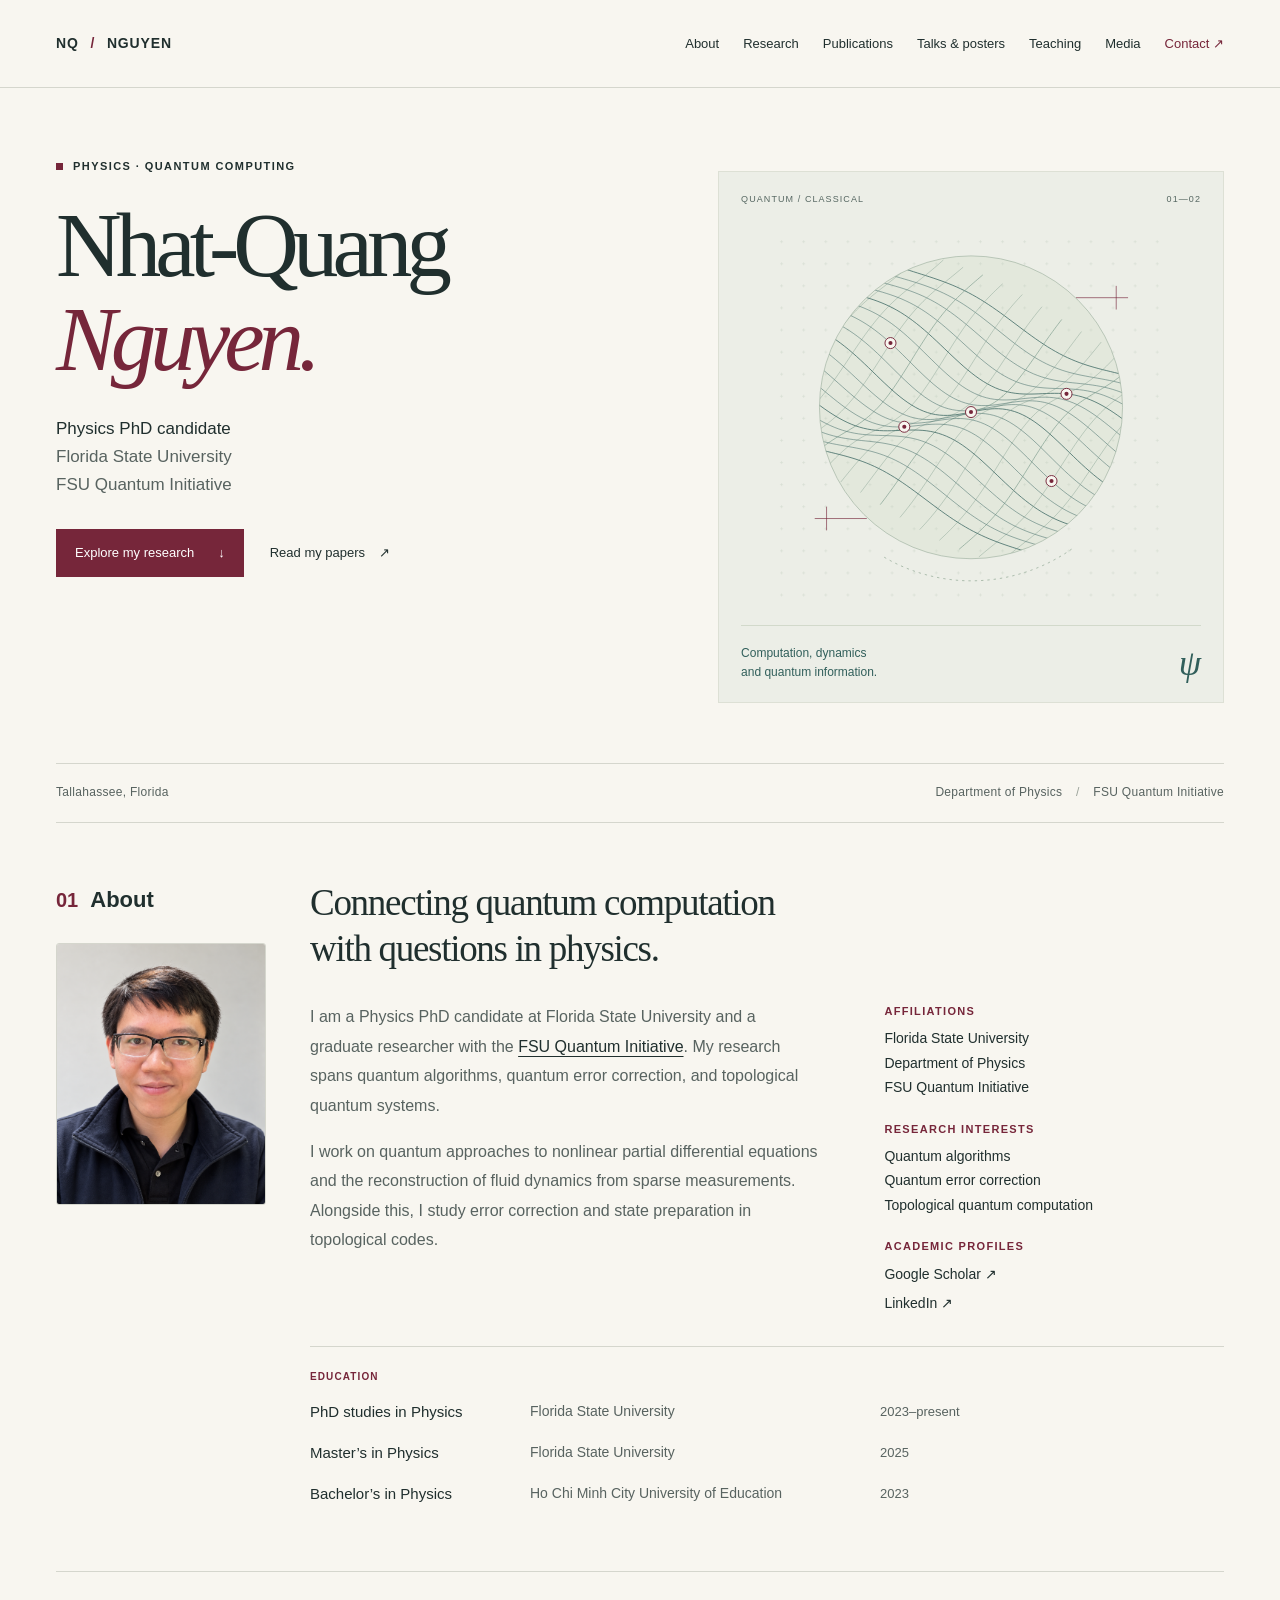
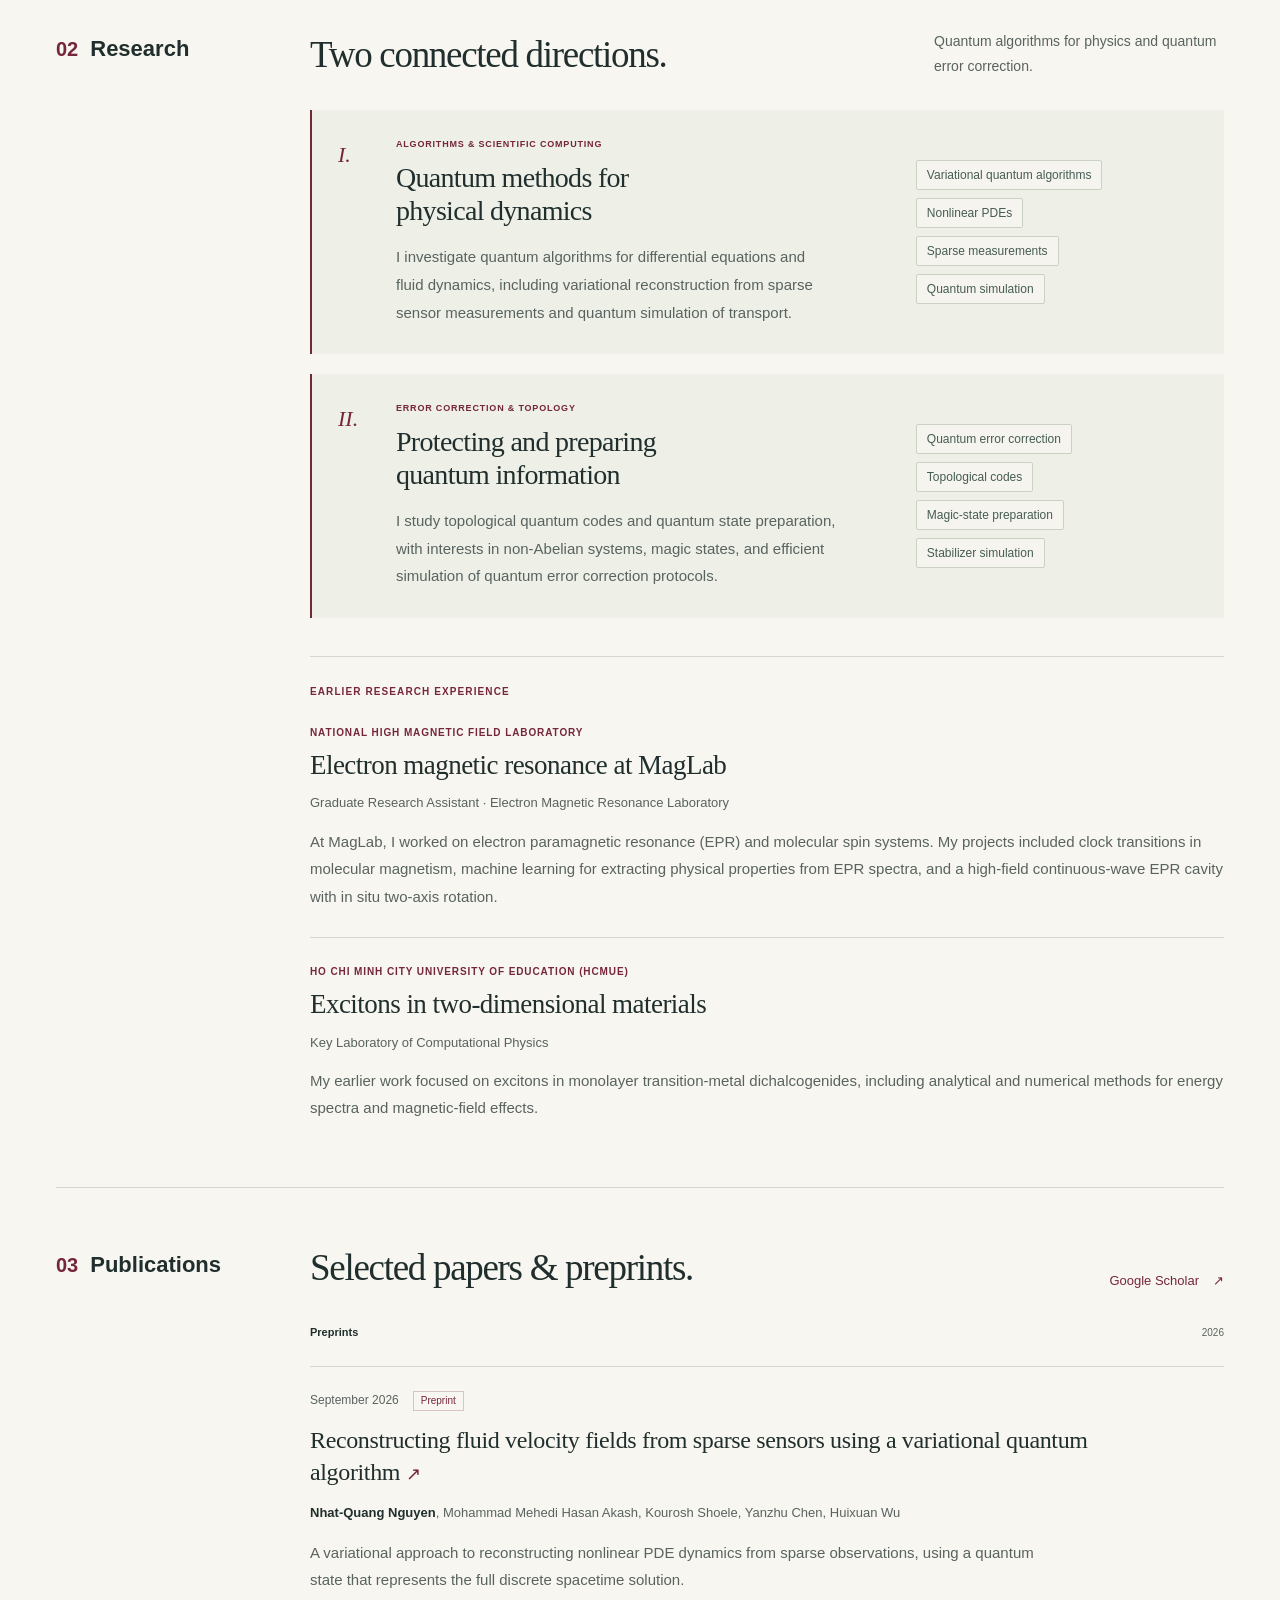
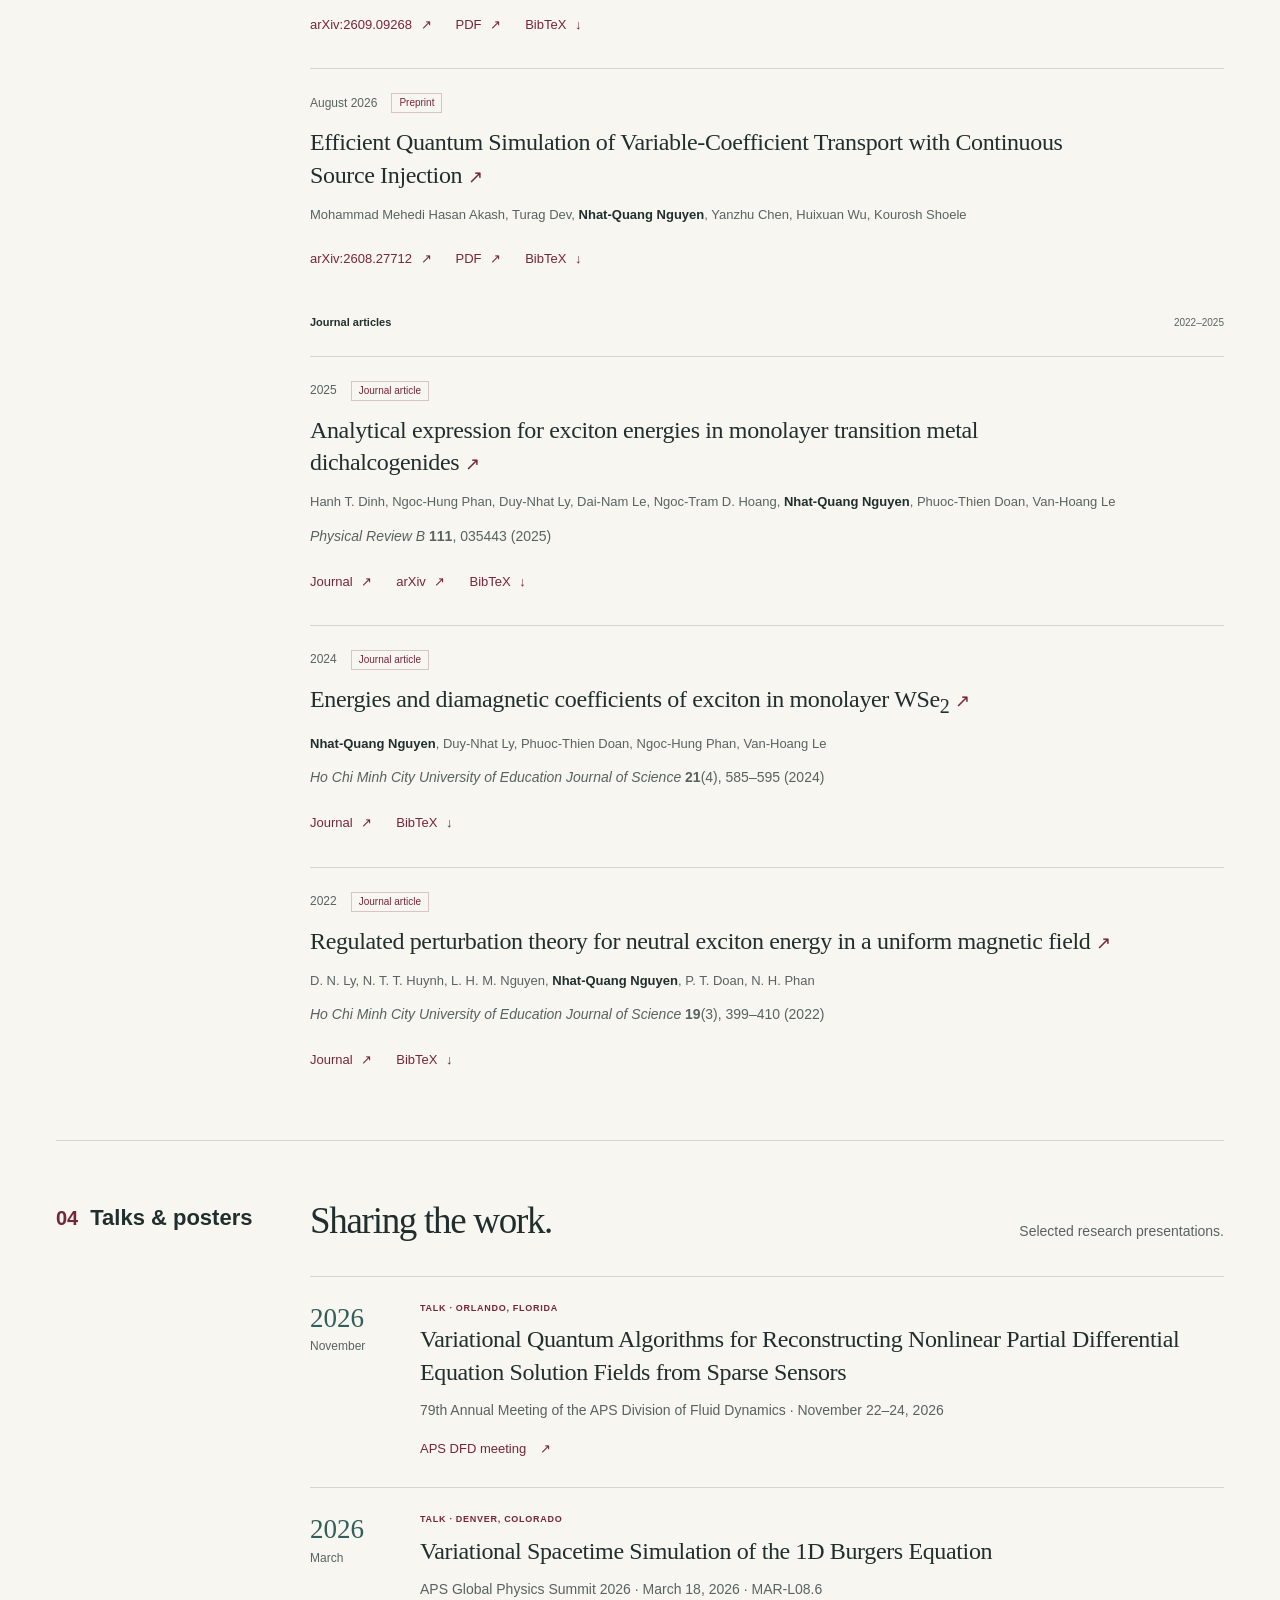
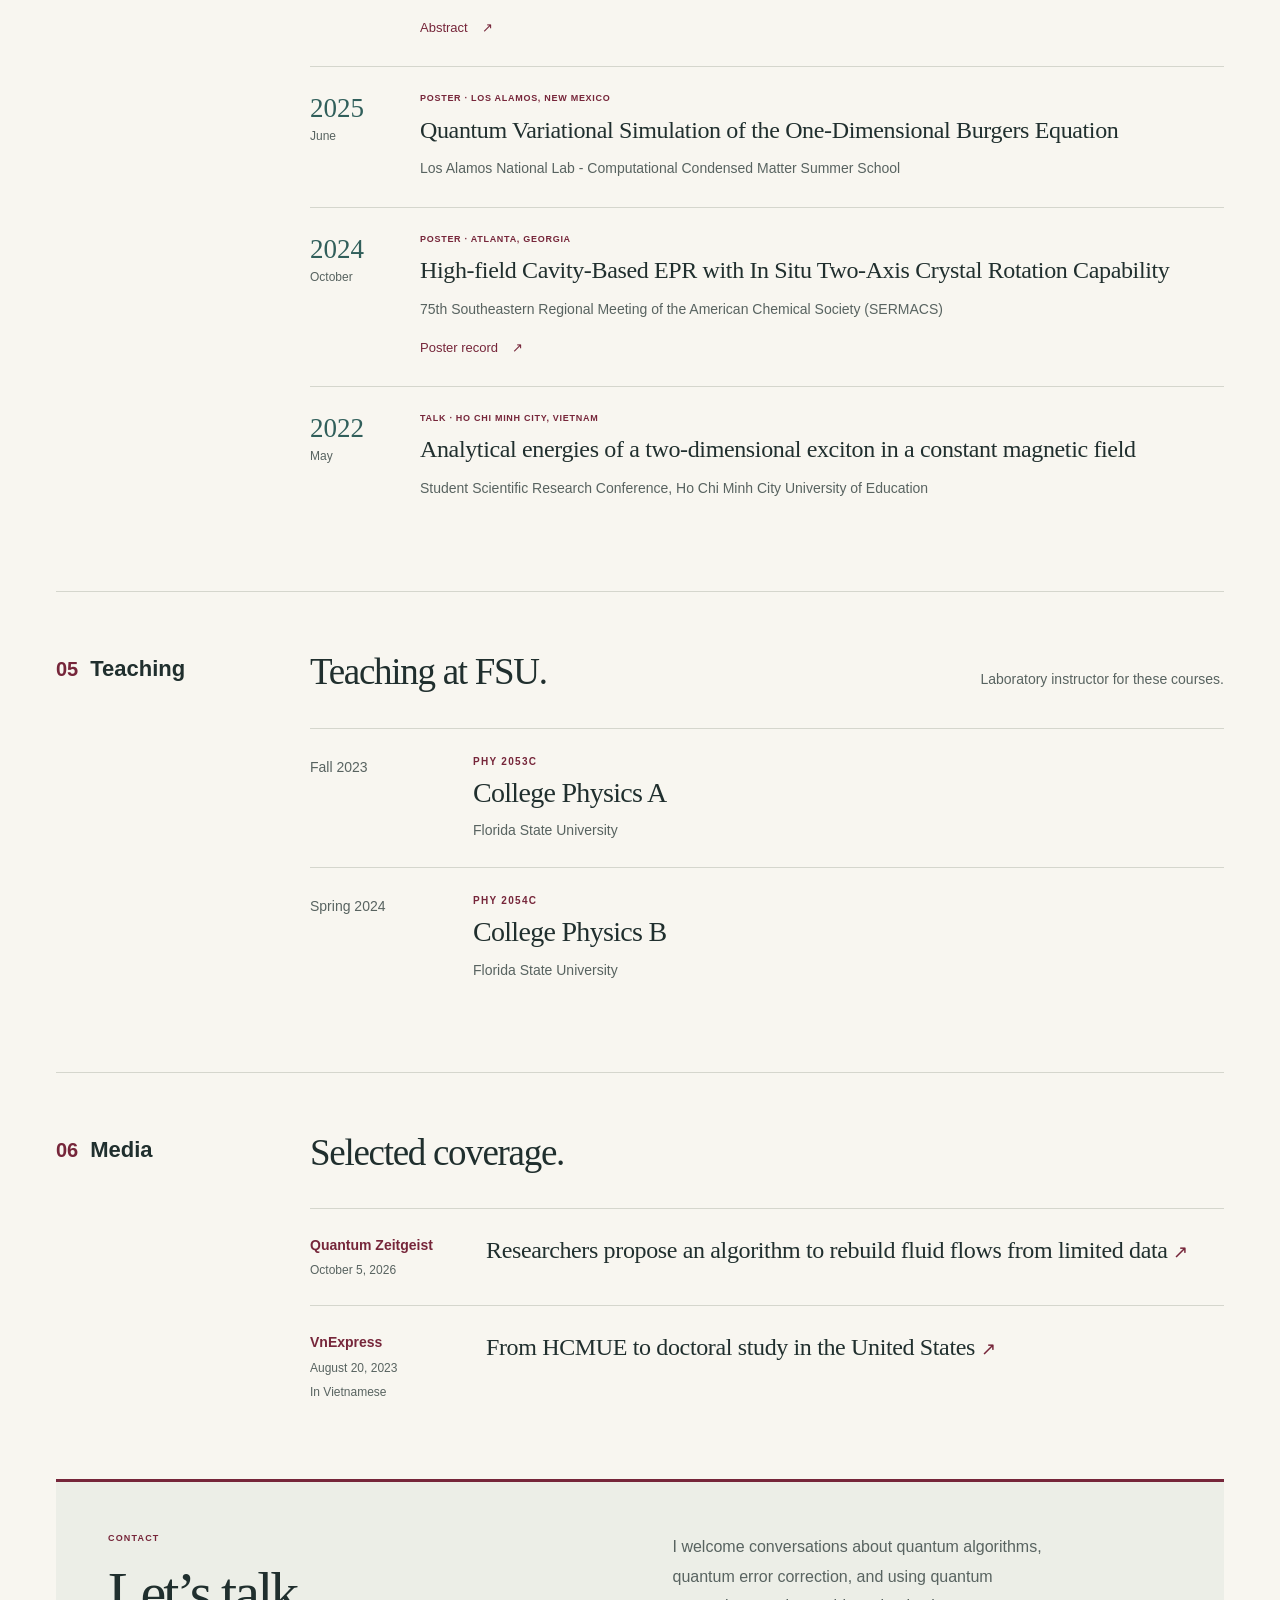
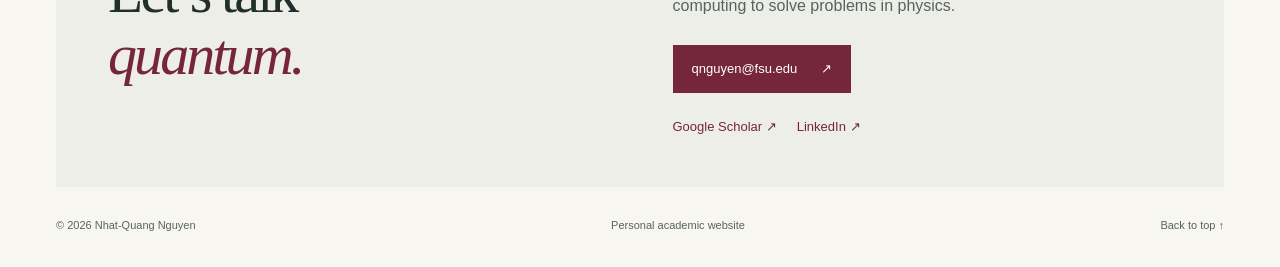
==== commit 87e6e9ed: "Remove duplicate poster and paper references from past research" ====
--- a/index.html
+++ b/index.html
@@ -114,15 +114,12 @@
             <h4 id="maglab-title">Electron magnetic resonance at MagLab</h4>
             <p class="experience-role">Graduate Research Assistant · Electron Magnetic Resonance Laboratory</p>
             <p>At MagLab, I worked on electron paramagnetic resonance (EPR) and molecular spin systems. My projects included clock transitions in molecular magnetism, machine learning for extracting physical properties from EPR spectra, and a high-field continuous-wave EPR cavity with in situ two-axis rotation.</p>
-            <p>I presented the cavity work as a poster at the 75th Southeastern Regional Meeting of the American Chemical Society (SERMACS) in Atlanta in 2024.</p>
-            <a class="text-link" href="#sermacs-poster">View the poster presentation <span aria-hidden="true">↓</span></a>
           </article>
           <article class="experience-panel" aria-labelledby="excitons-title">
             <p class="eyebrow">Ho Chi Minh City University of Education (HCMUE)</p>
             <h4 id="excitons-title">Excitons in two-dimensional materials</h4>
             <p class="experience-role">Key Laboratory of Computational Physics</p>
             <p>My earlier work focused on excitons in monolayer transition-metal dichalcogenides, including analytical and numerical methods for energy spectra and magnetic-field effects.</p>
-            <a class="text-link" href="#prb-exciton-energies">View the Physical Review B paper <span aria-hidden="true">↓</span></a>
           </article>
         </div>
       </div>
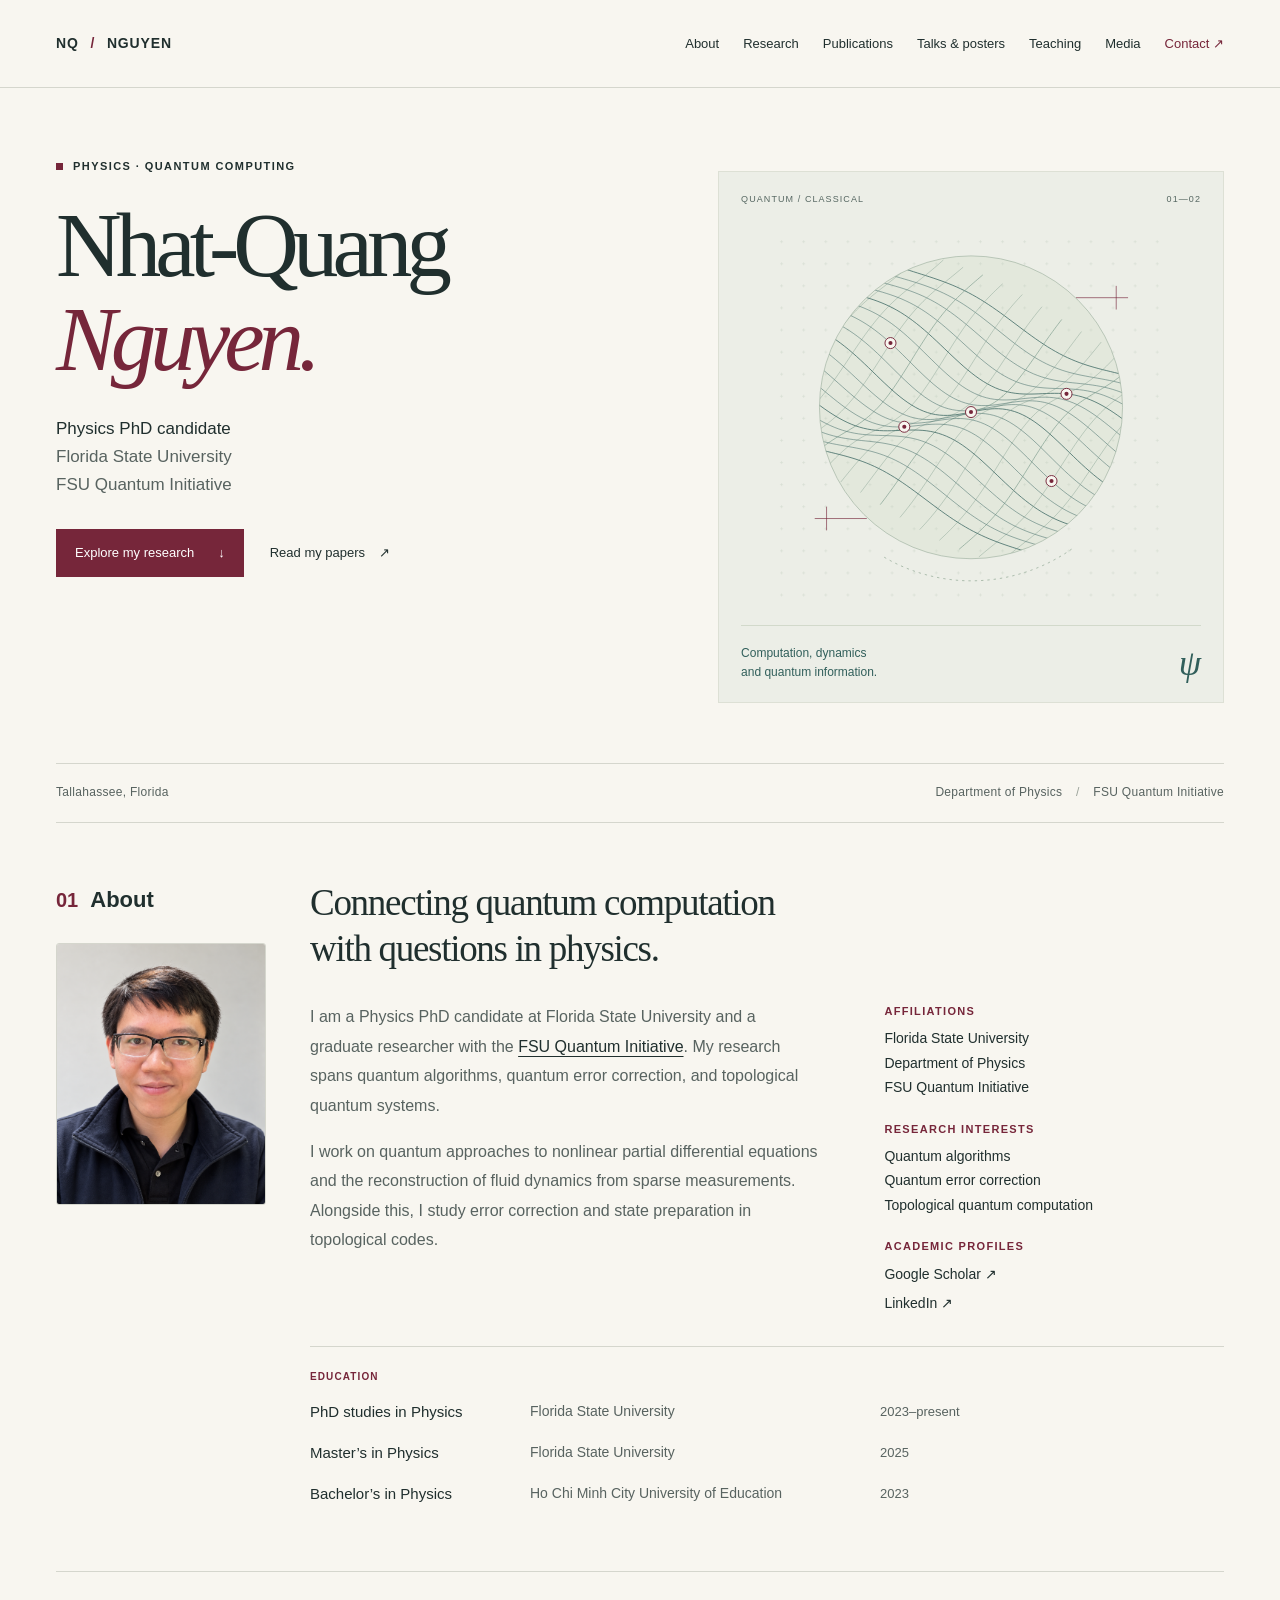
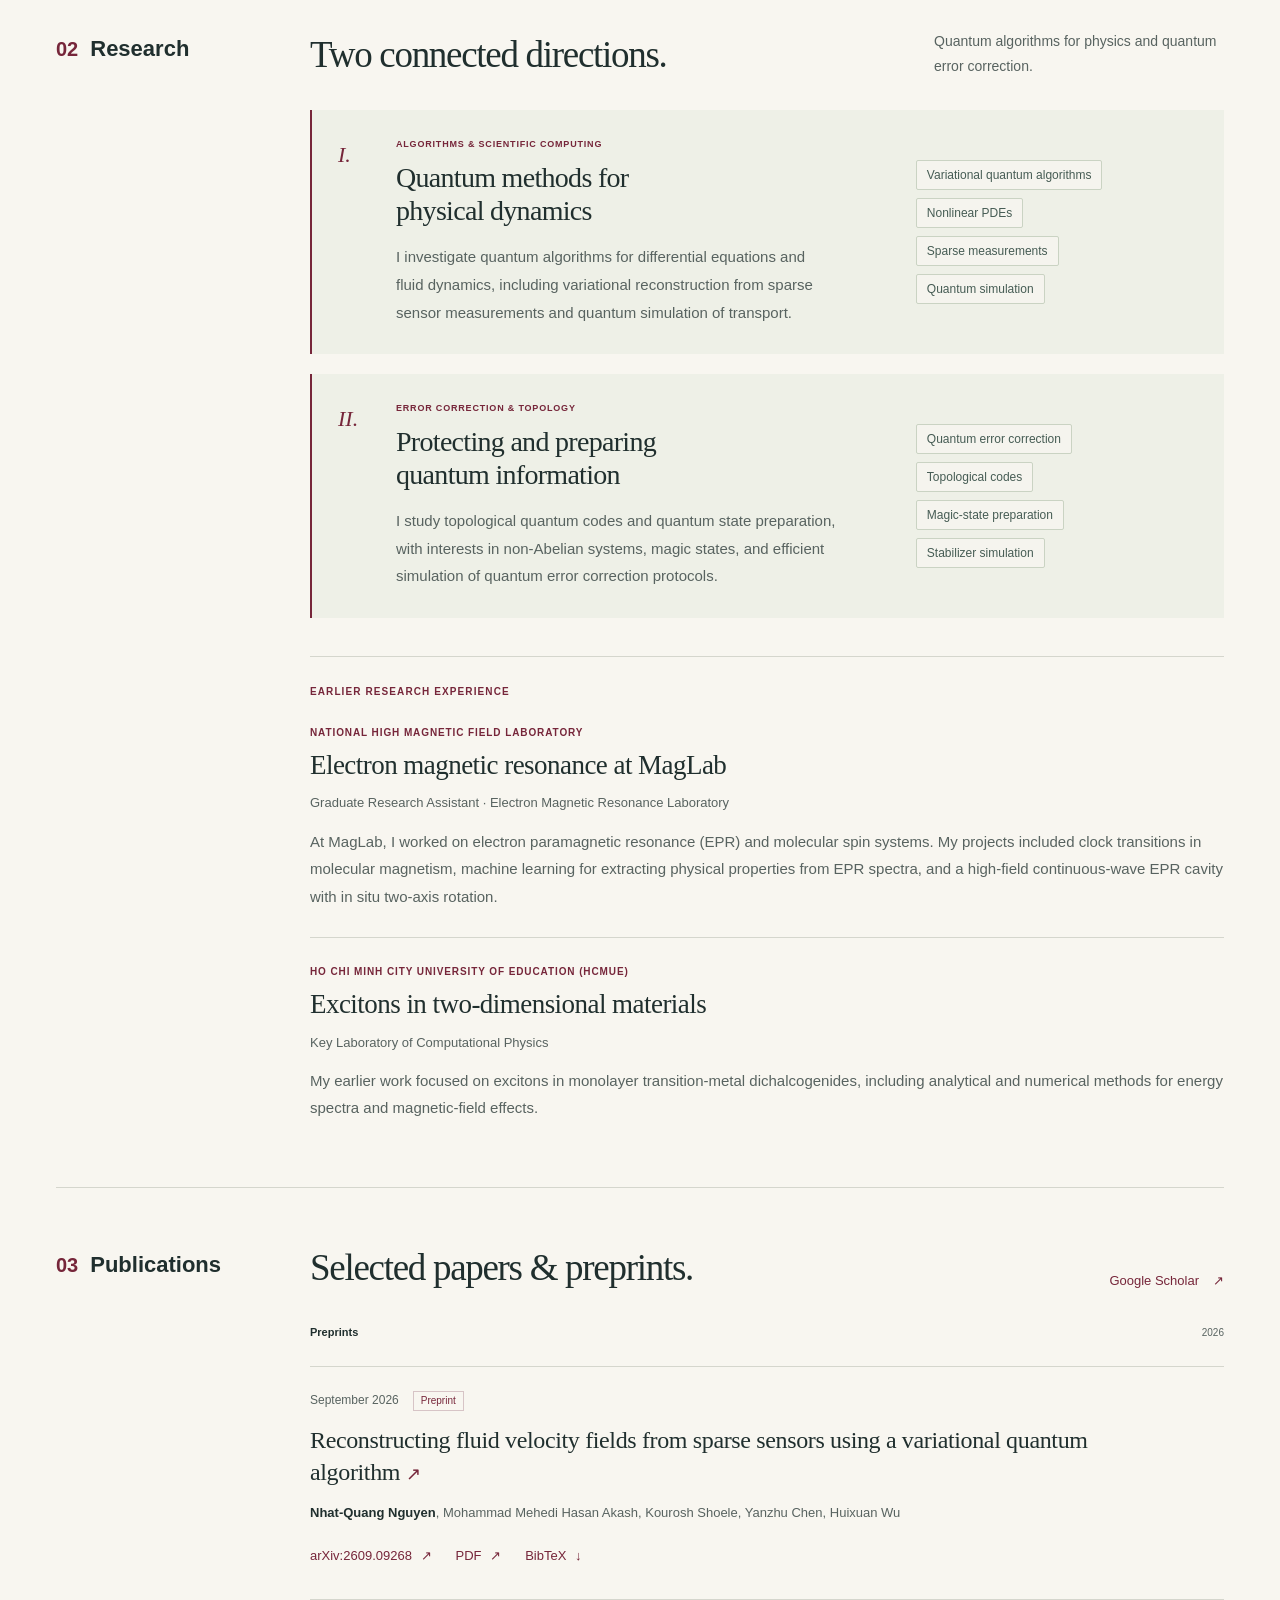
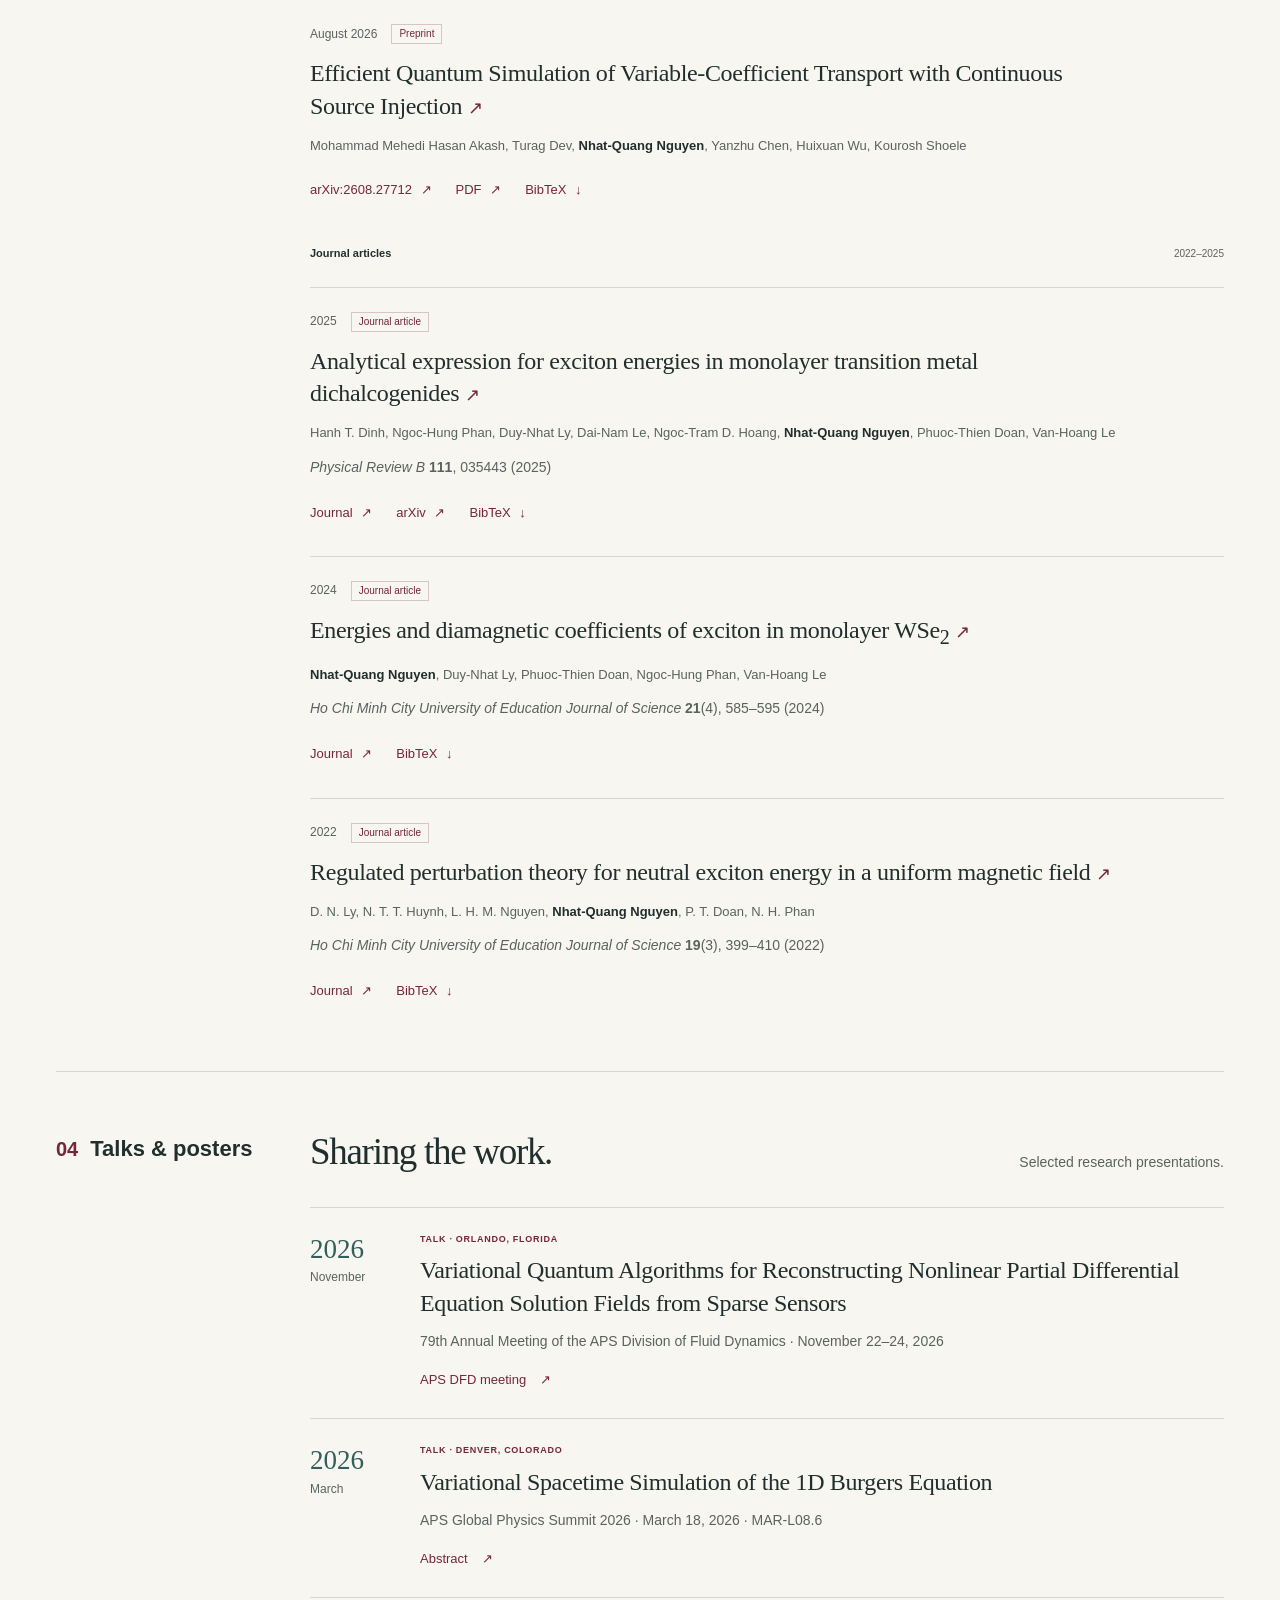
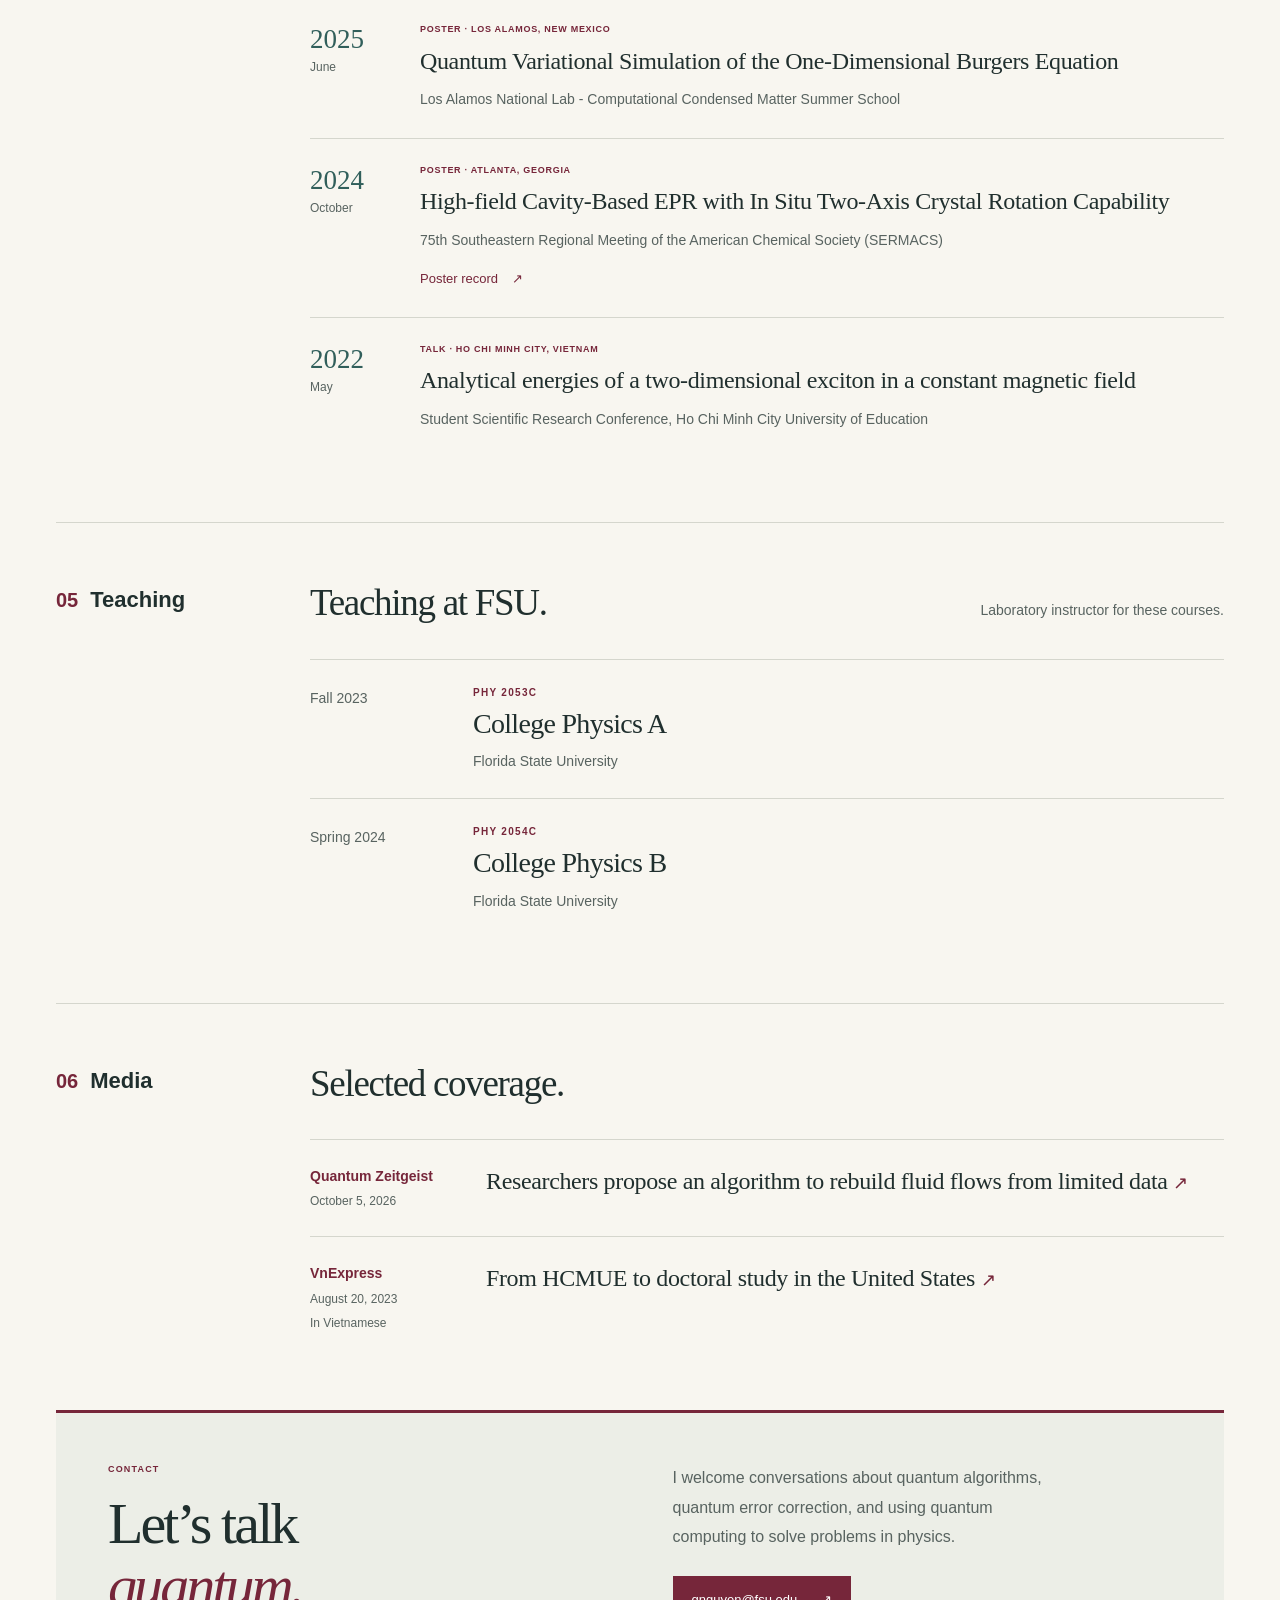
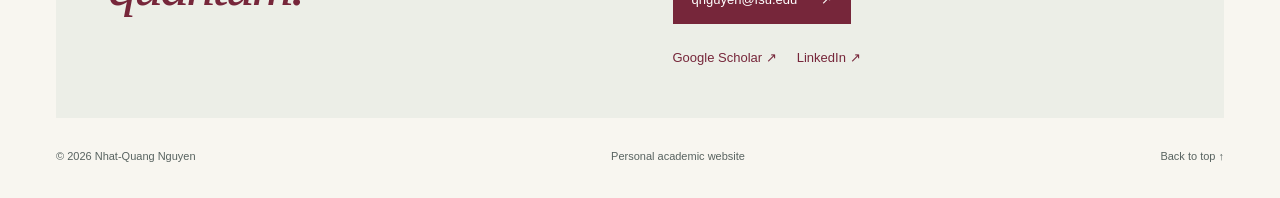
==== commit 05020f6d: "Remove the descriptive blurb from the fluid reconstruction preprint listing" ====
--- a/index.html
+++ b/index.html
@@ -134,7 +134,6 @@
           <div class="paper-meta"><span>September 2026</span><span class="paper-type">Preprint</span></div>
           <h3><a href="https://arxiv.org/abs/2609.09268">Reconstructing fluid velocity fields from sparse sensors using a variational quantum algorithm <span aria-hidden="true">↗</span></a></h3>
           <p class="authors"><strong>Nhat-Quang Nguyen</strong>, Mohammad Mehedi Hasan Akash, Kourosh Shoele, Yanzhu Chen, Huixuan Wu</p>
-          <p class="paper-description">A variational approach to reconstructing nonlinear PDE dynamics from sparse observations, using a quantum state that represents the full discrete spacetime solution.</p>
           <div class="paper-links"><a href="https://arxiv.org/abs/2609.09268">arXiv:2609.09268 <span aria-hidden="true">↗</span></a><a href="https://arxiv.org/pdf/2609.09268">PDF <span aria-hidden="true">↗</span></a><a href="citations/fluid-reconstruction.bib" download>BibTeX <span aria-hidden="true">↓</span></a></div>
         </article>
         <article class="paper">
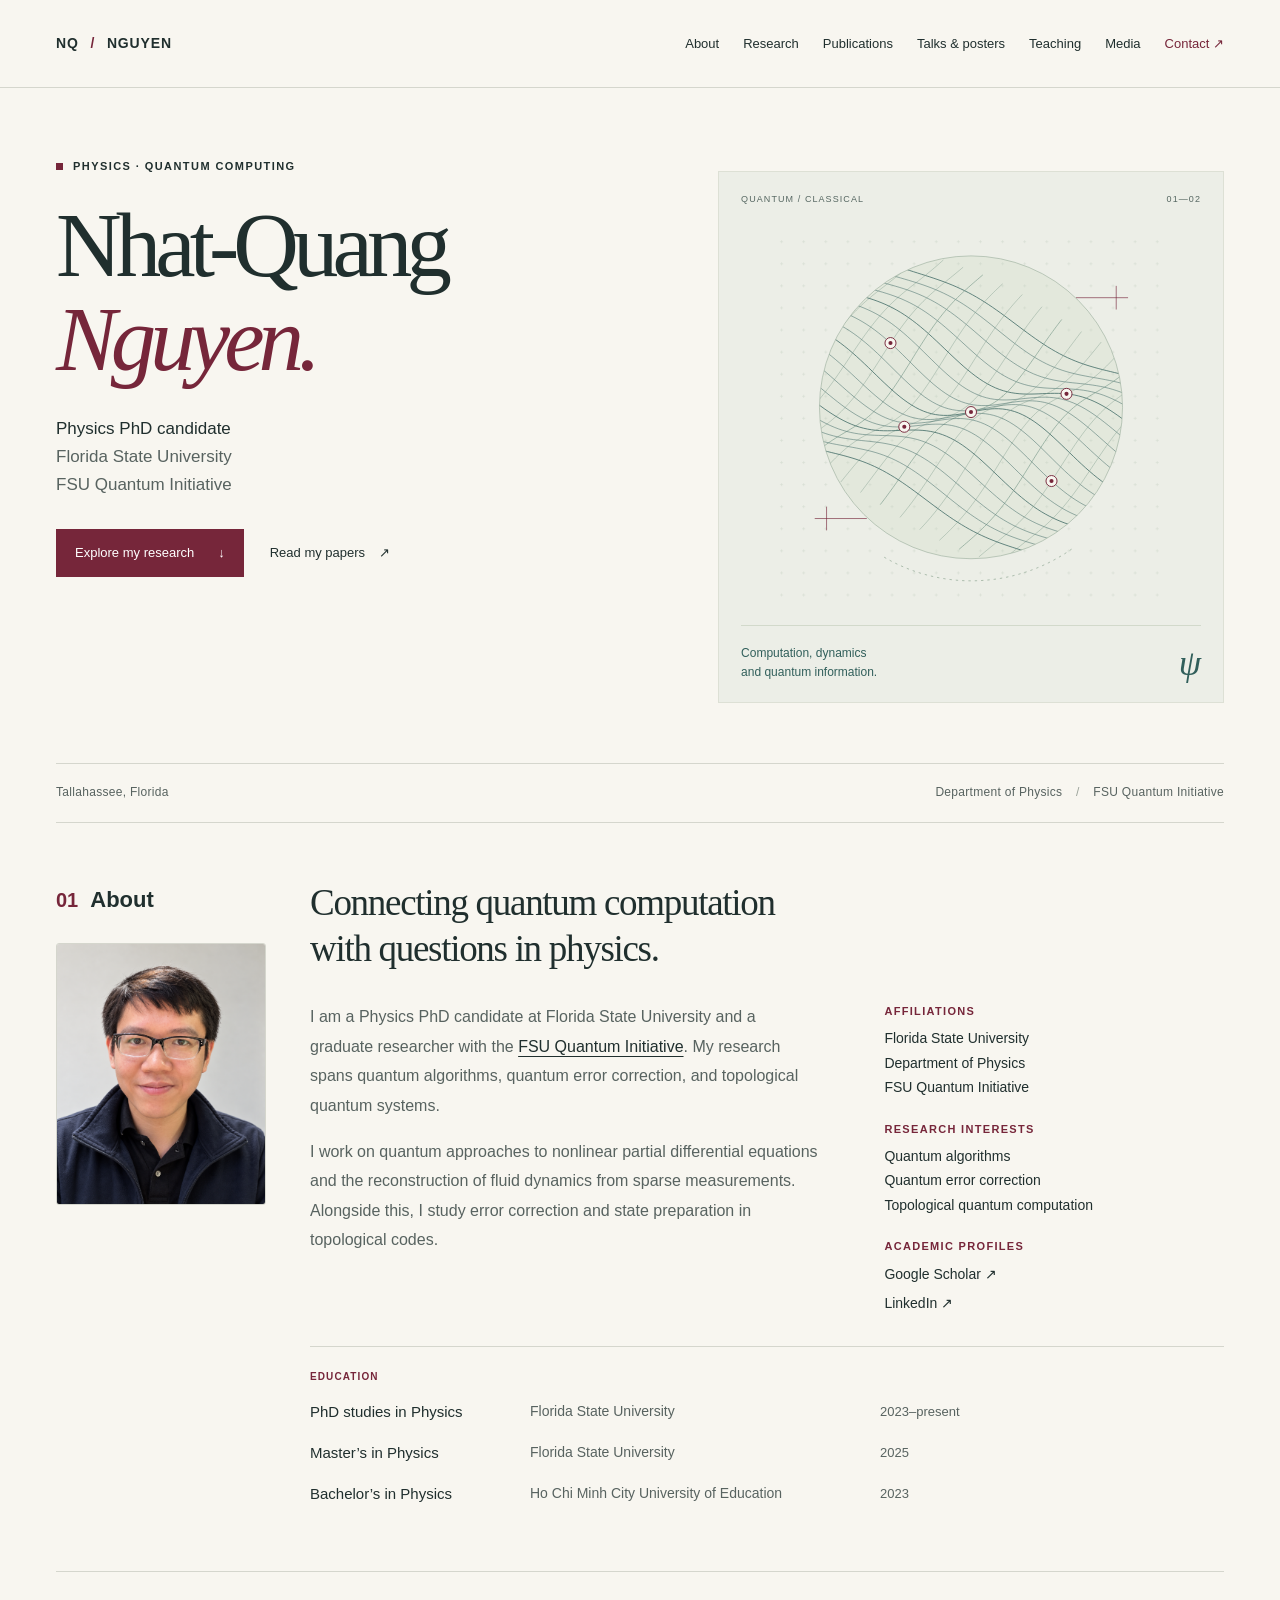
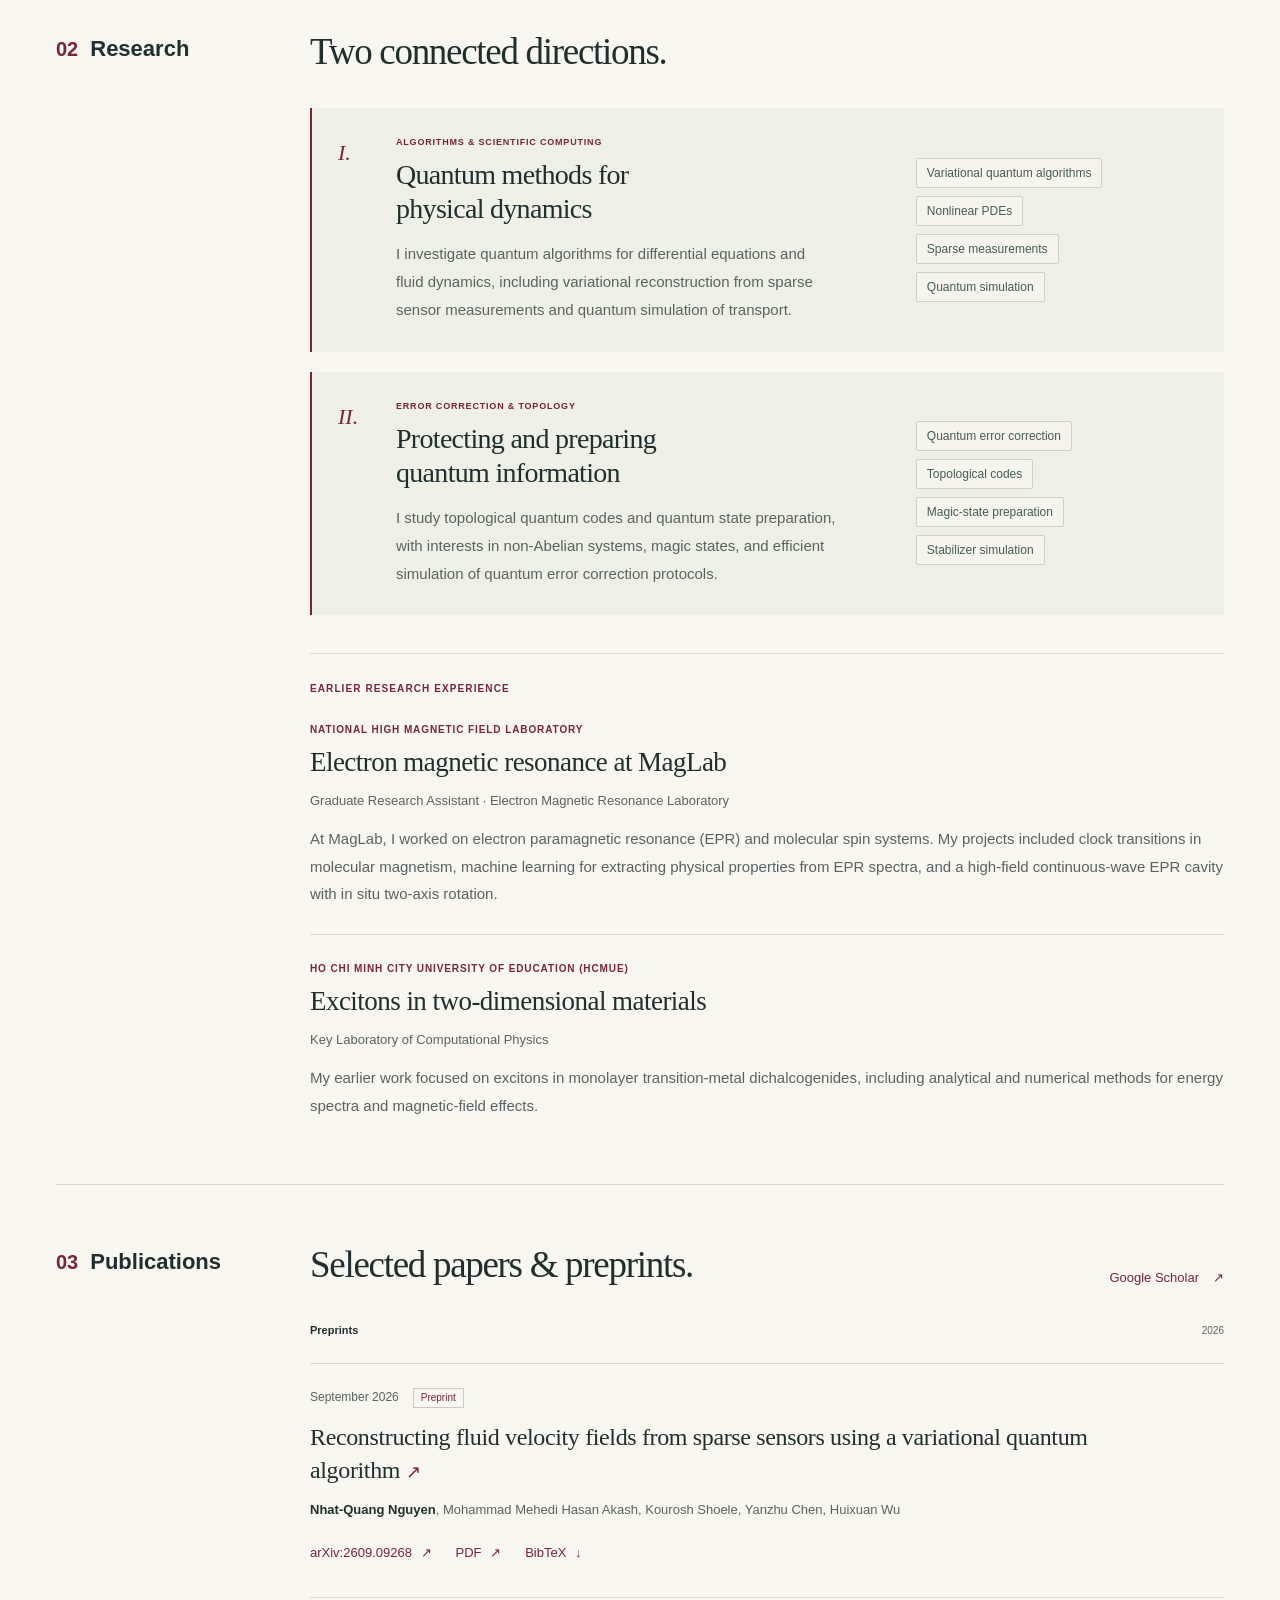
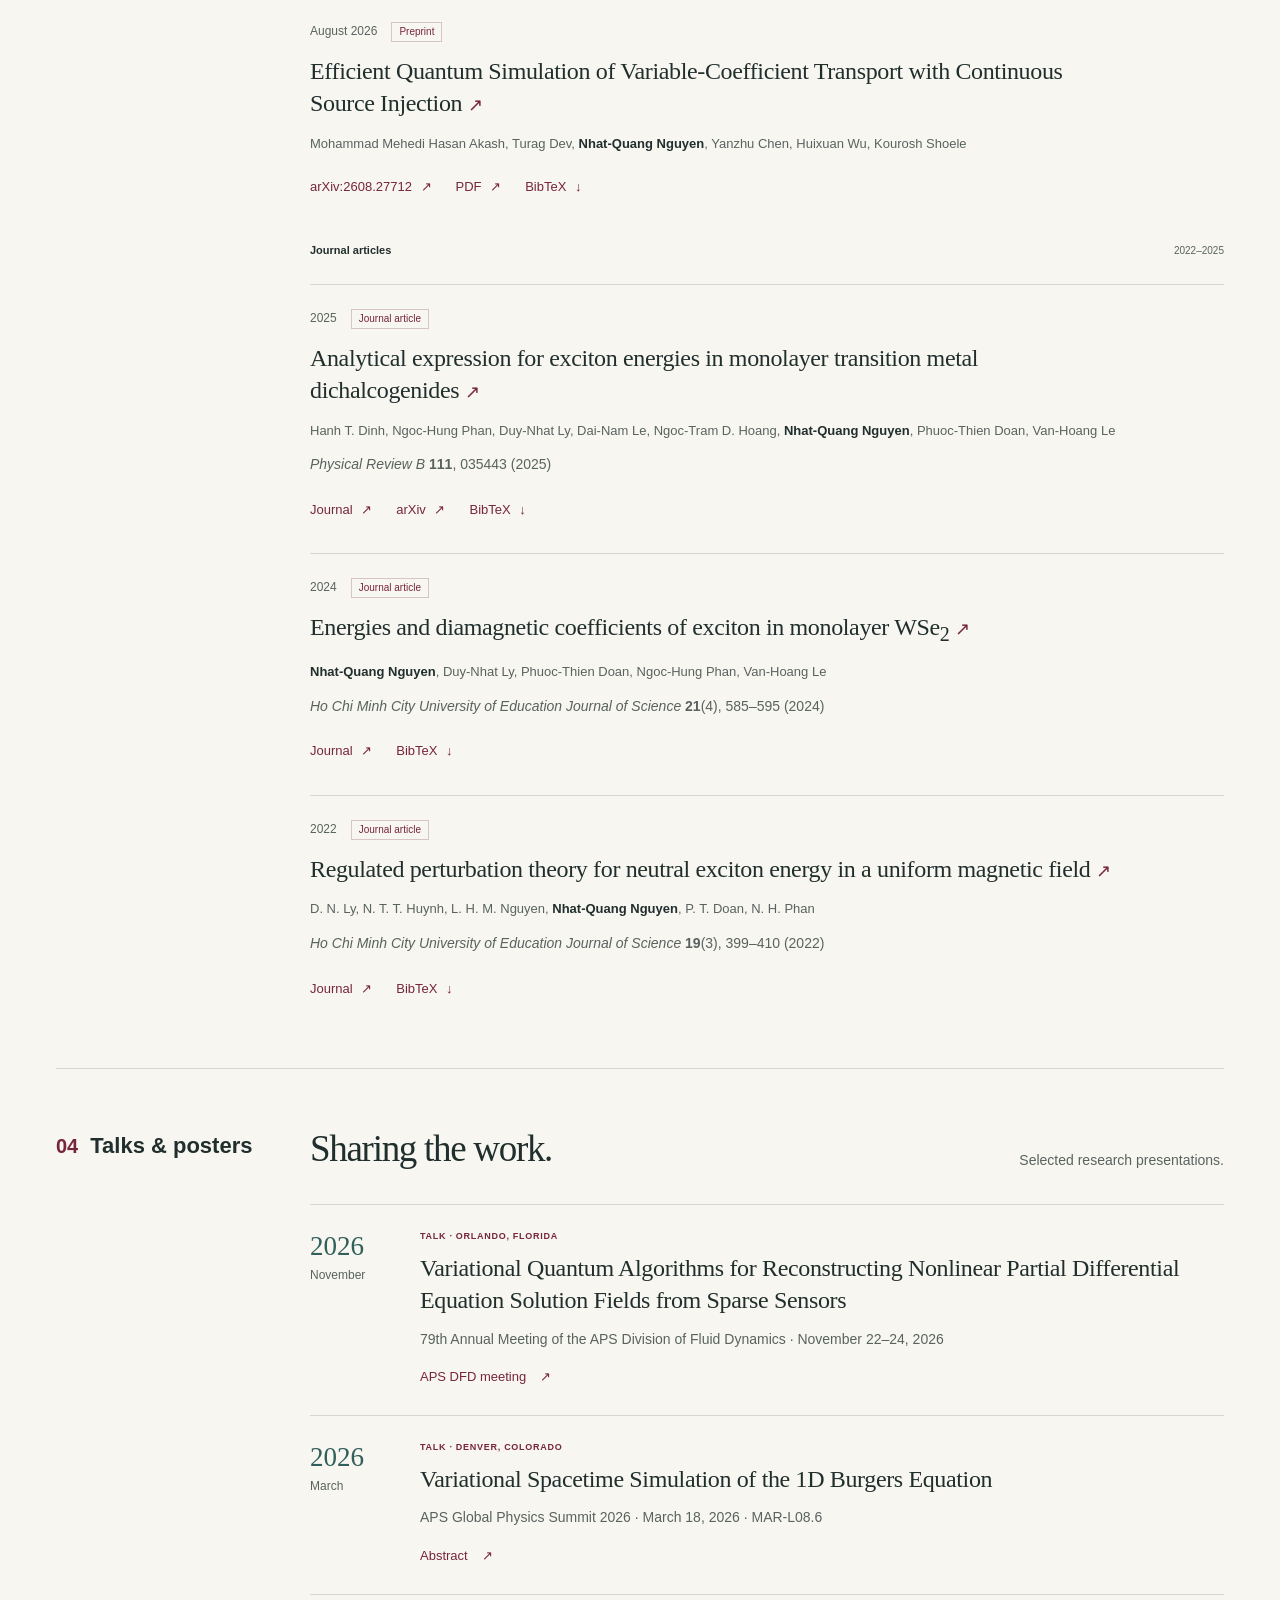
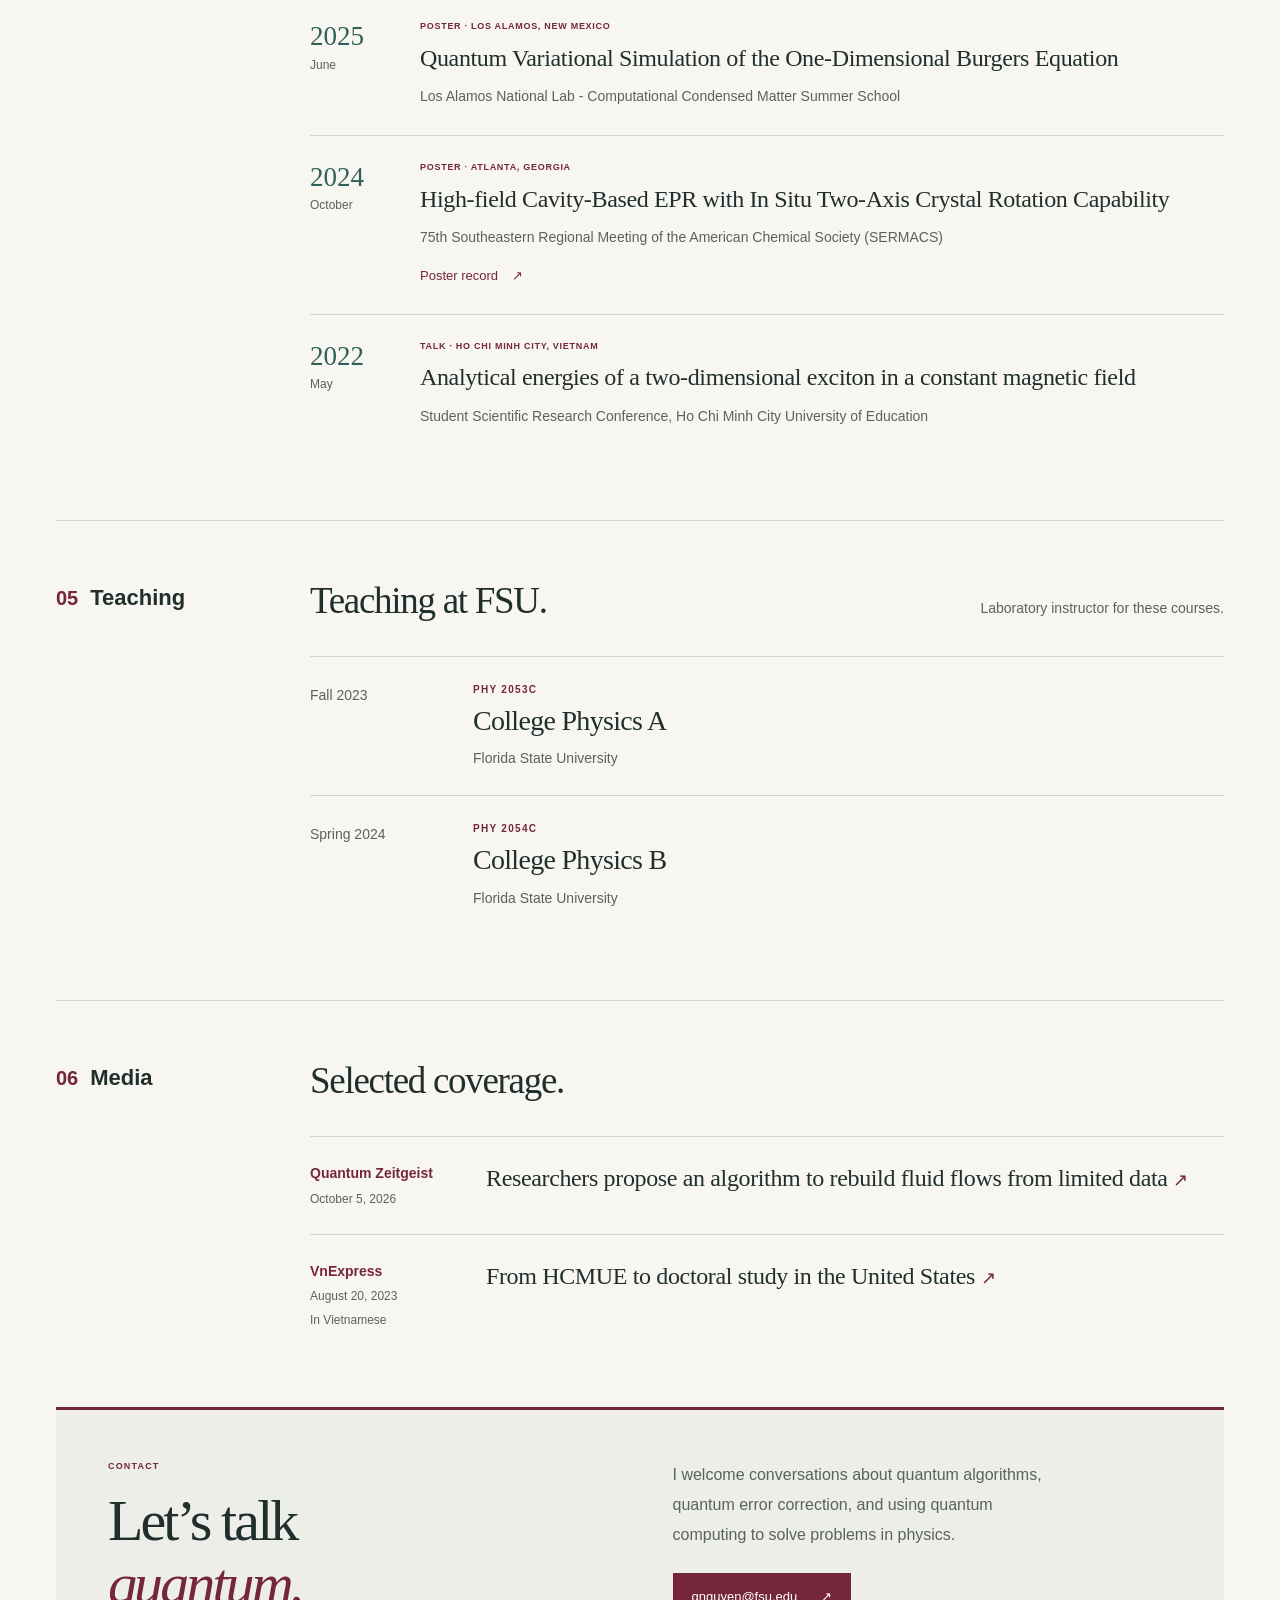
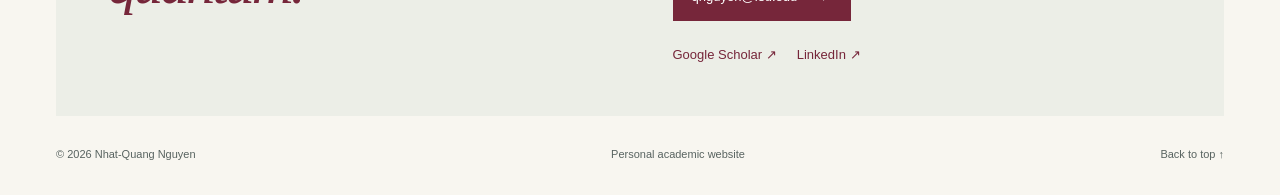
==== commit 29e76d30: "Remove the redundant sentence beside the Research heading" ====
--- a/index.html
+++ b/index.html
@@ -96,7 +96,7 @@
     <section class="research section-wrap ruled-section" id="research" aria-labelledby="research-title">
       <div class="section-label"><span>02</span><h2 id="research-title">Research</h2></div>
       <div class="section-content">
-        <div class="section-heading"><p class="lead">Two connected directions.</p><p>Quantum algorithms for physics and quantum error correction.</p></div>
+        <div class="section-heading"><p class="lead">Two connected directions.</p></div>
         <article class="research-row current-research">
           <div class="research-number" aria-hidden="true">I.</div>
           <div class="research-main"><p class="eyebrow">Algorithms &amp; scientific computing</p><h3>Quantum methods for<br>physical dynamics</h3><p>I investigate quantum algorithms for differential equations and fluid dynamics, including variational reconstruction from sparse sensor measurements and quantum simulation of transport.</p></div>
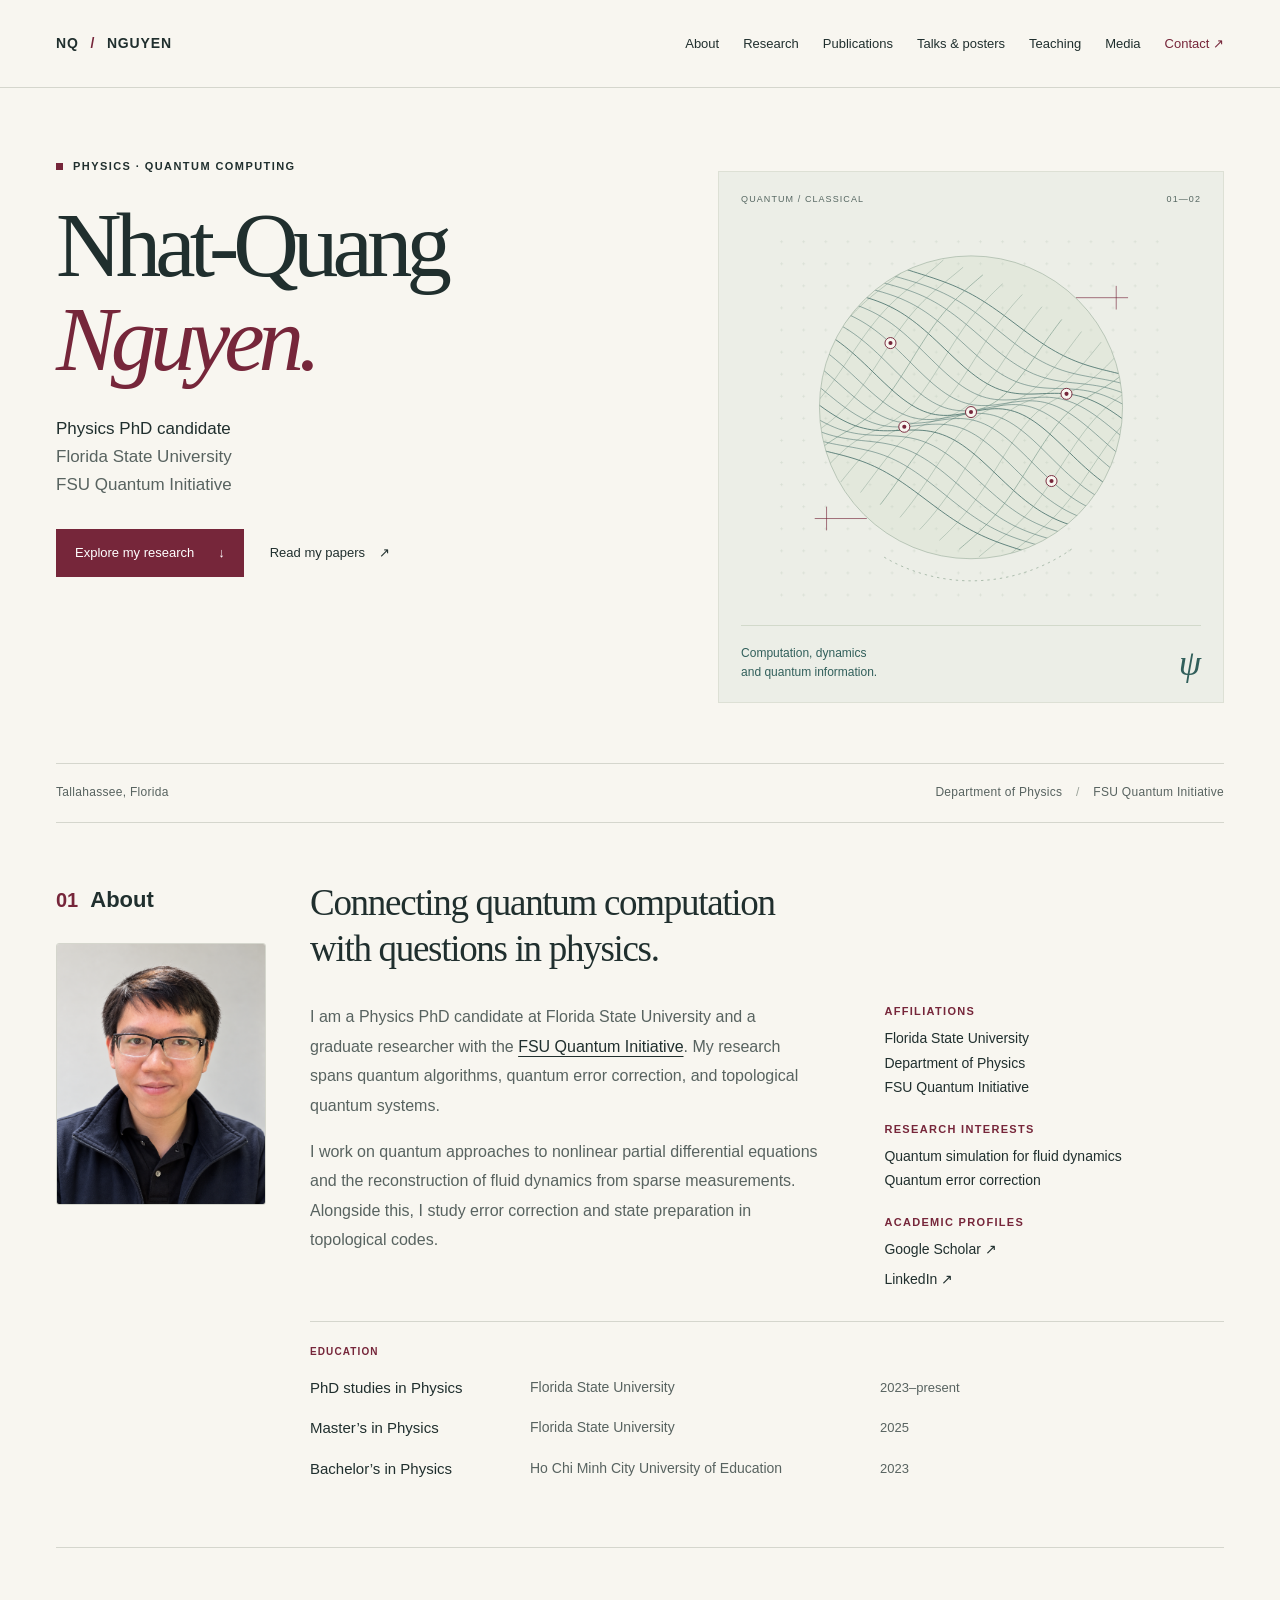
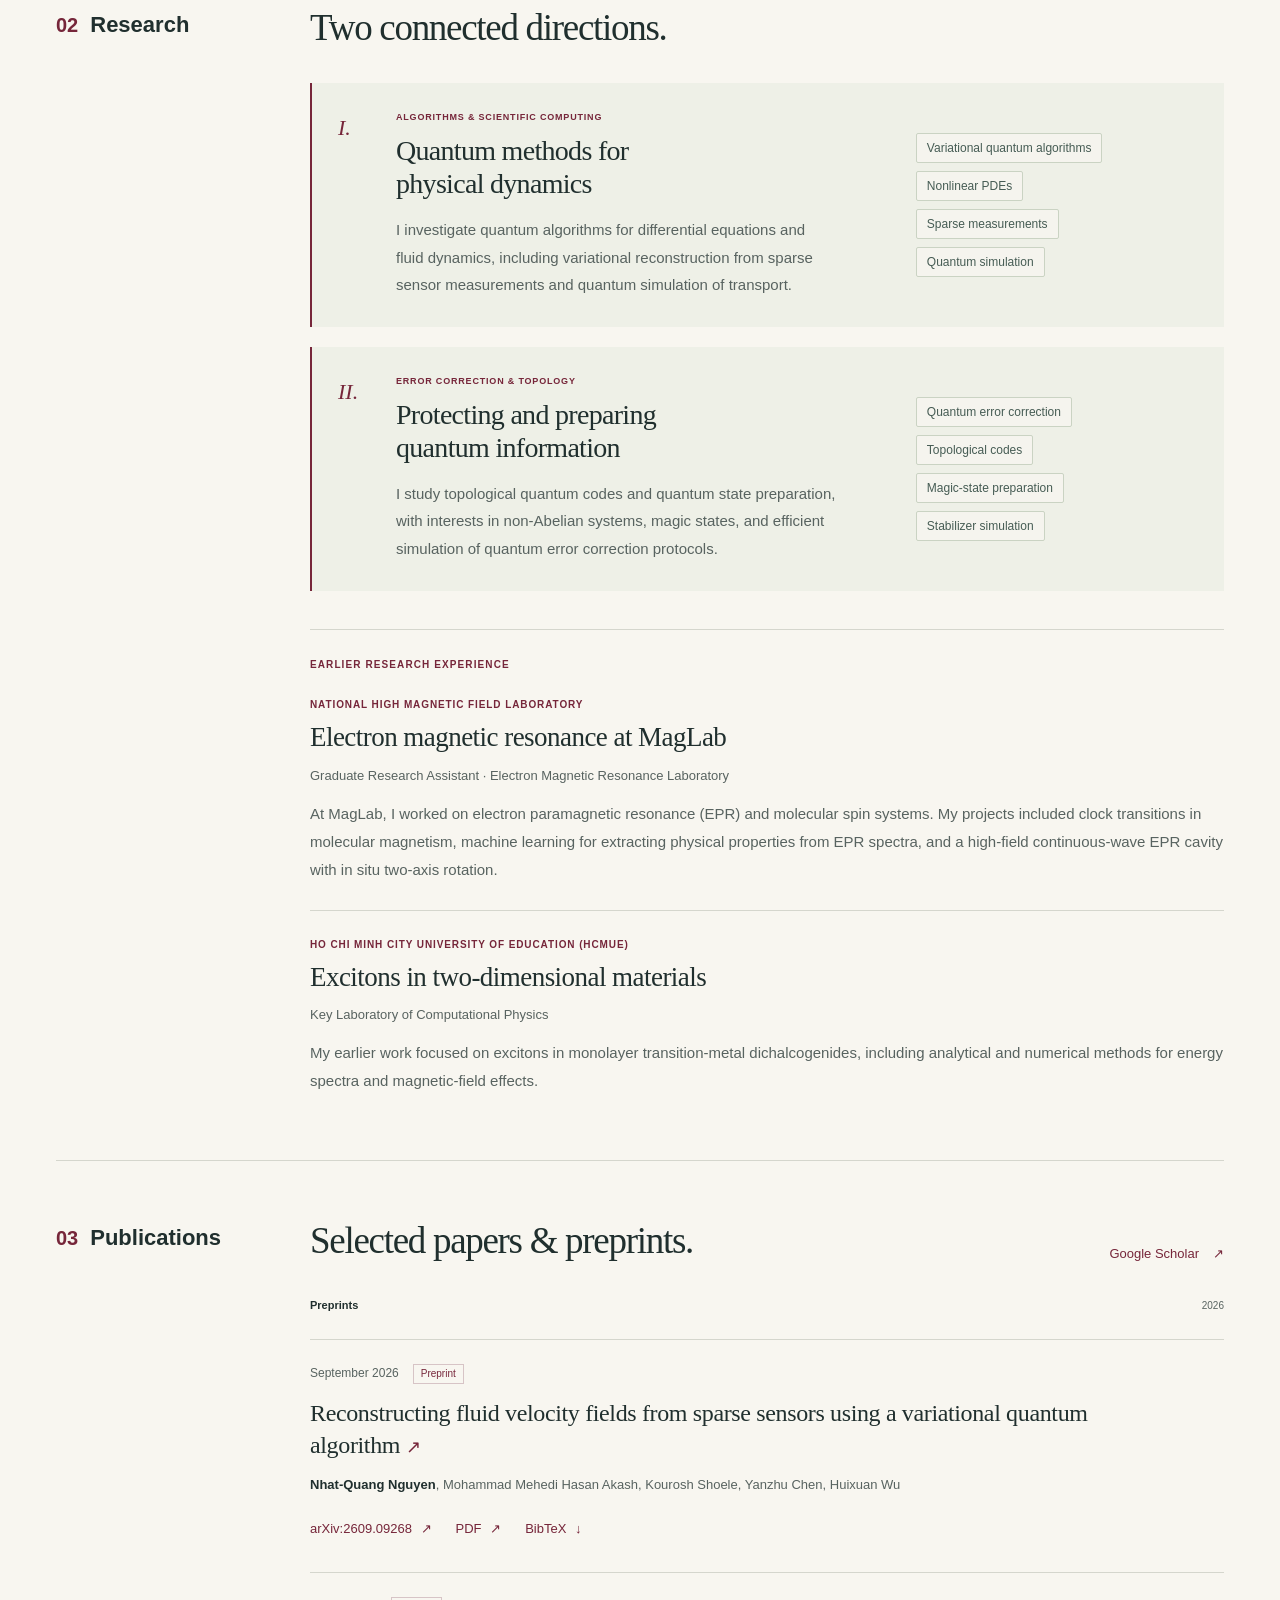
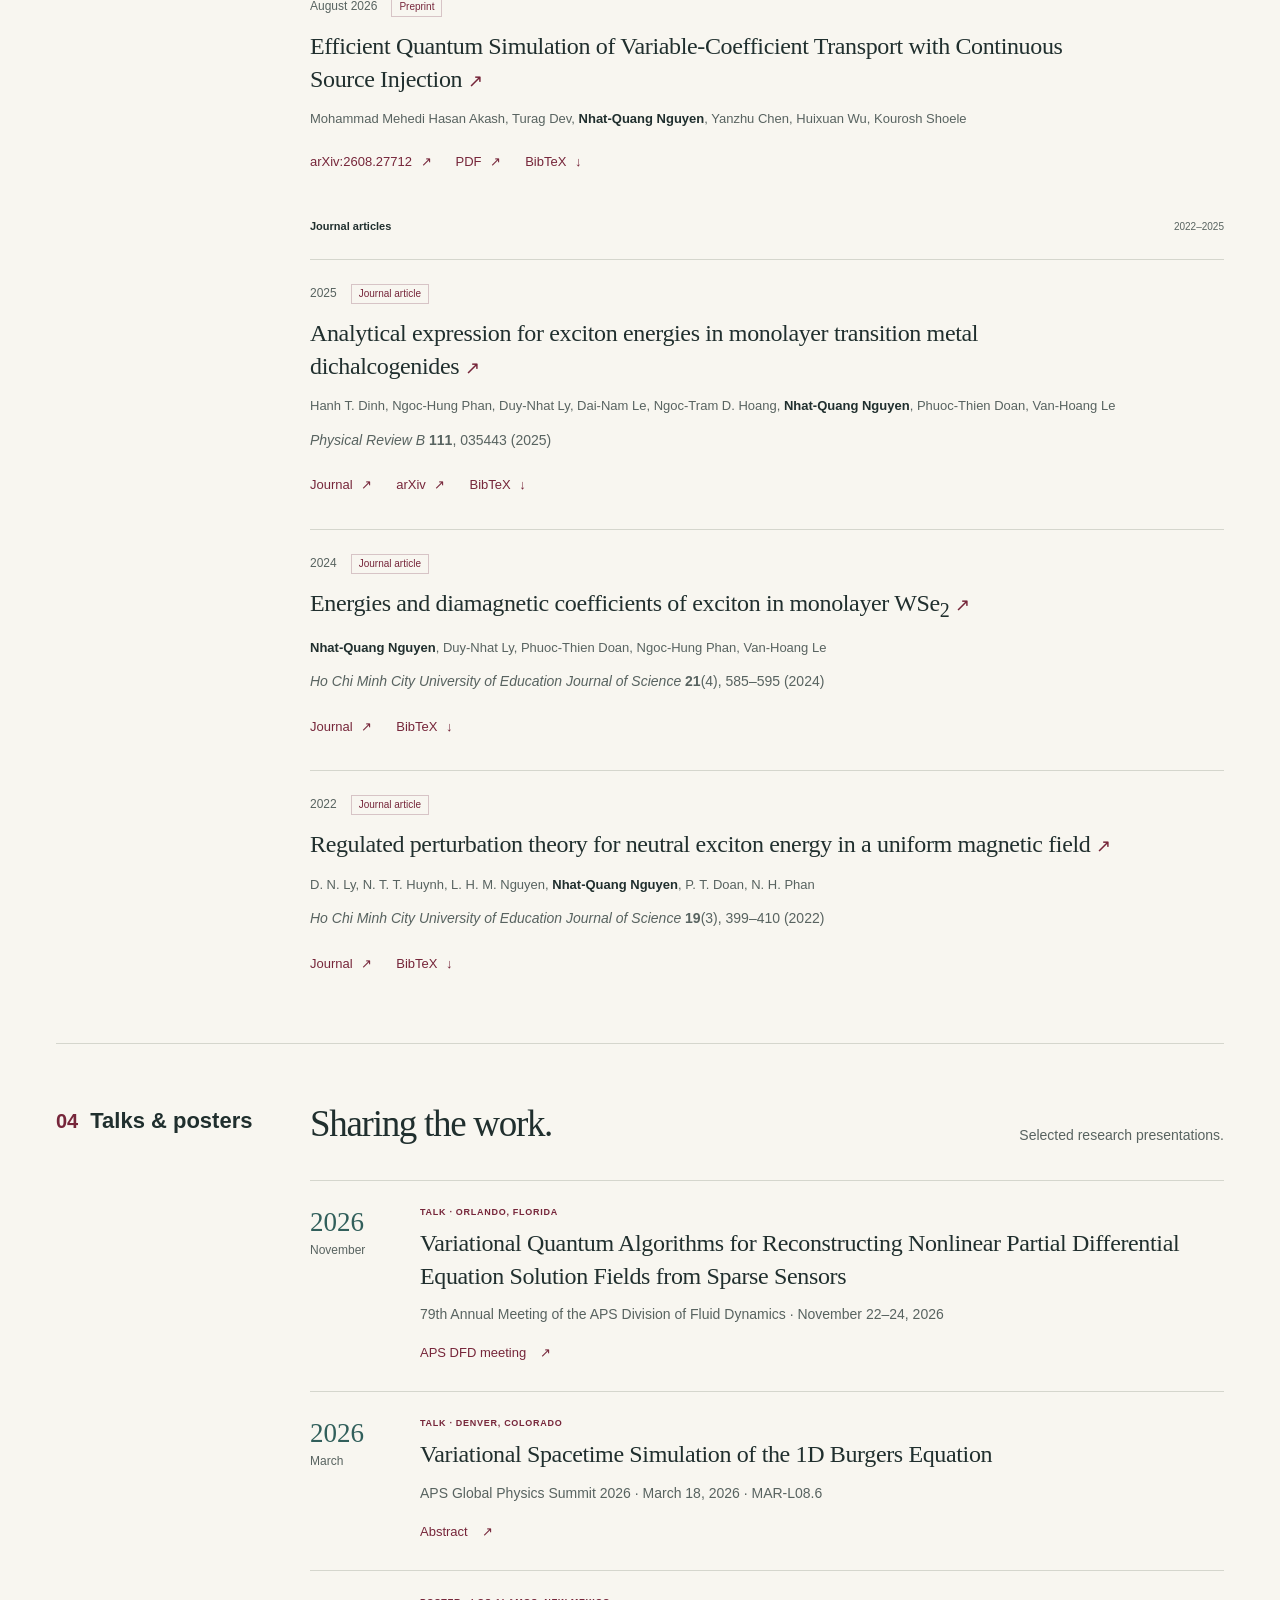
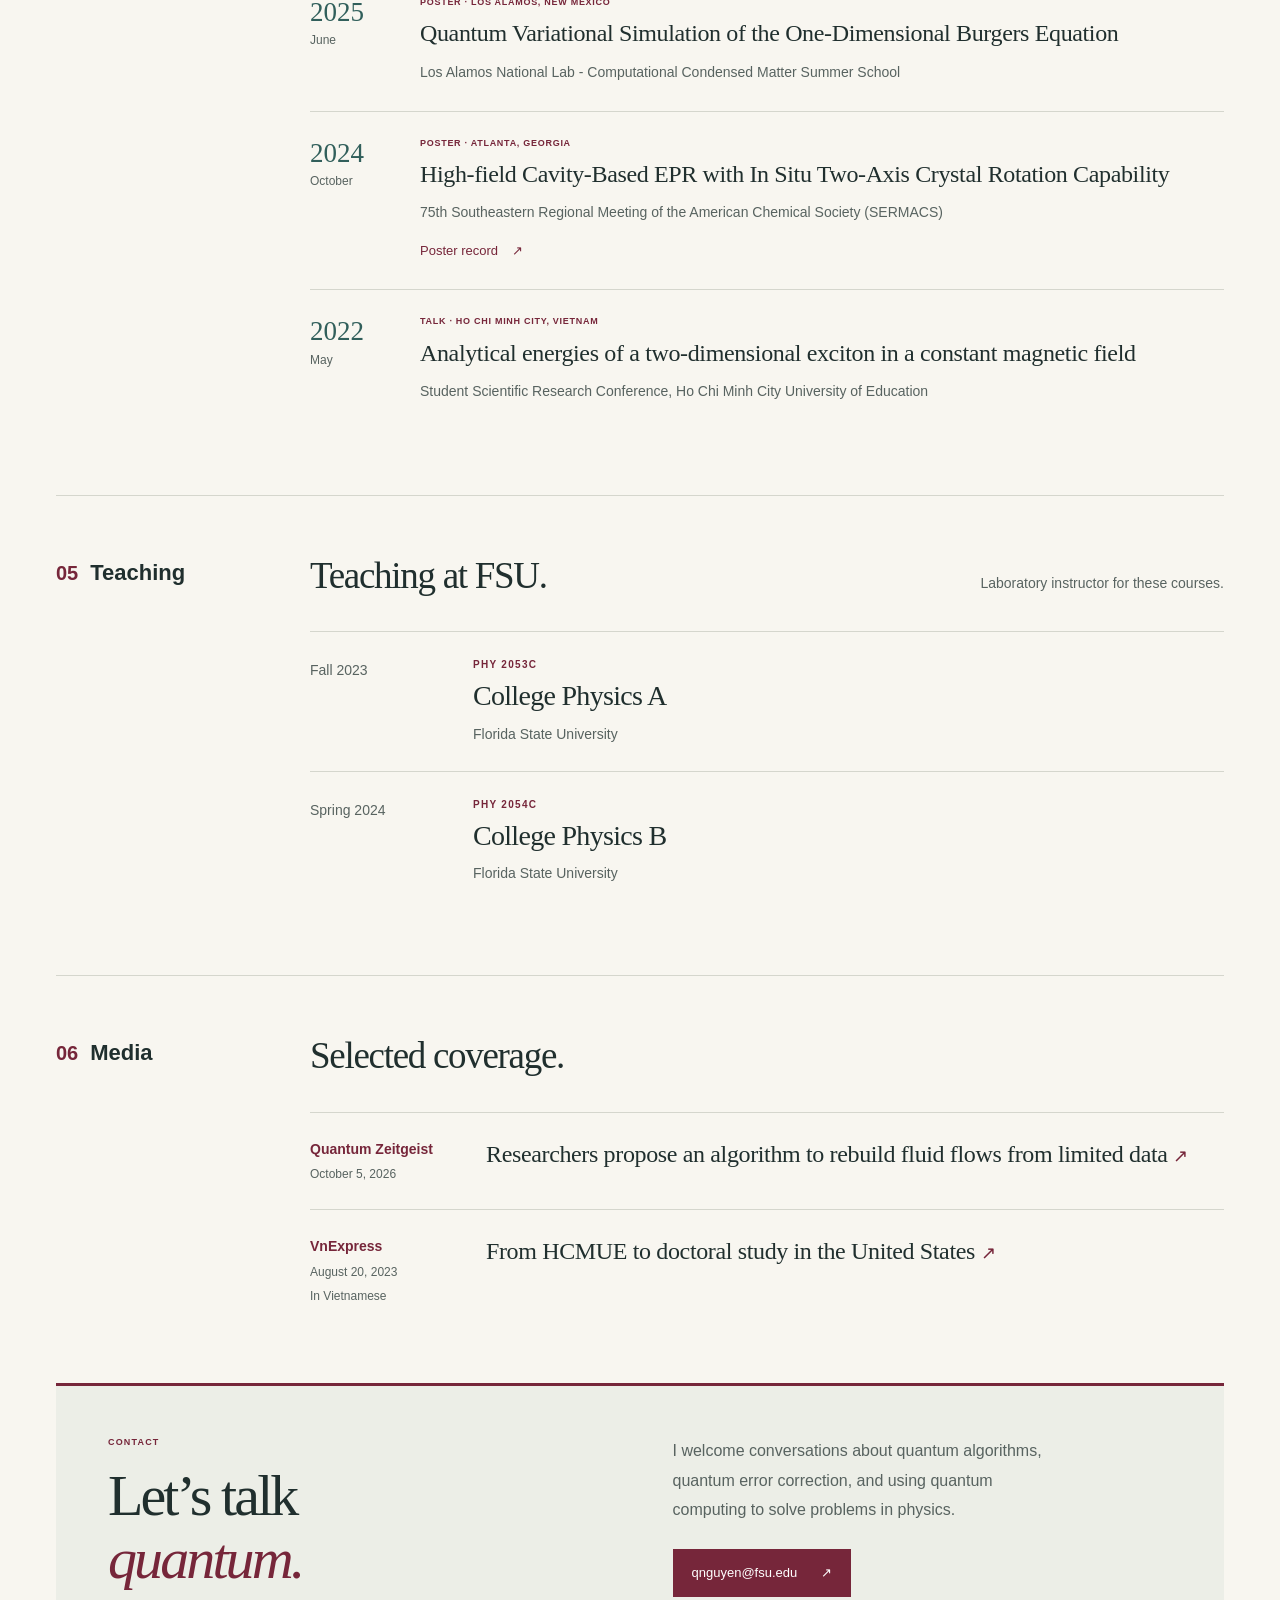
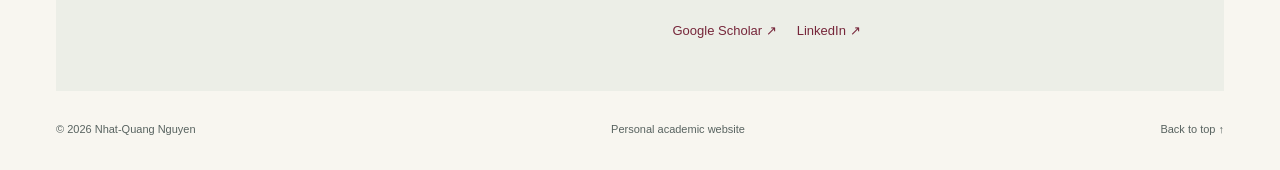
==== commit d59704d6: "Update About to list two research interests" ====
--- a/index.html
+++ b/index.html
@@ -78,7 +78,7 @@
           </div>
           <dl class="profile-facts">
             <div><dt>Affiliations</dt><dd>Florida State University<br>Department of Physics<br><a href="https://quantum.fsu.edu/">FSU Quantum Initiative</a></dd></div>
-            <div><dt>Research interests</dt><dd>Quantum algorithms<br>Quantum error correction<br>Topological quantum computation</dd></div>
+            <div><dt>Research interests</dt><dd>Quantum simulation for fluid dynamics<br>Quantum error correction</dd></div>
             <div><dt>Academic profiles</dt><dd class="profile-links"><a href="https://scholar.google.com/citations?user=8Ur0xkAAAAAJ&amp;hl=en">Google Scholar <span aria-hidden="true">↗</span></a><a href="https://www.linkedin.com/in/nhat-quang-nguyen-fsu/">LinkedIn <span aria-hidden="true">↗</span></a></dd></div>
           </dl>
         </div>
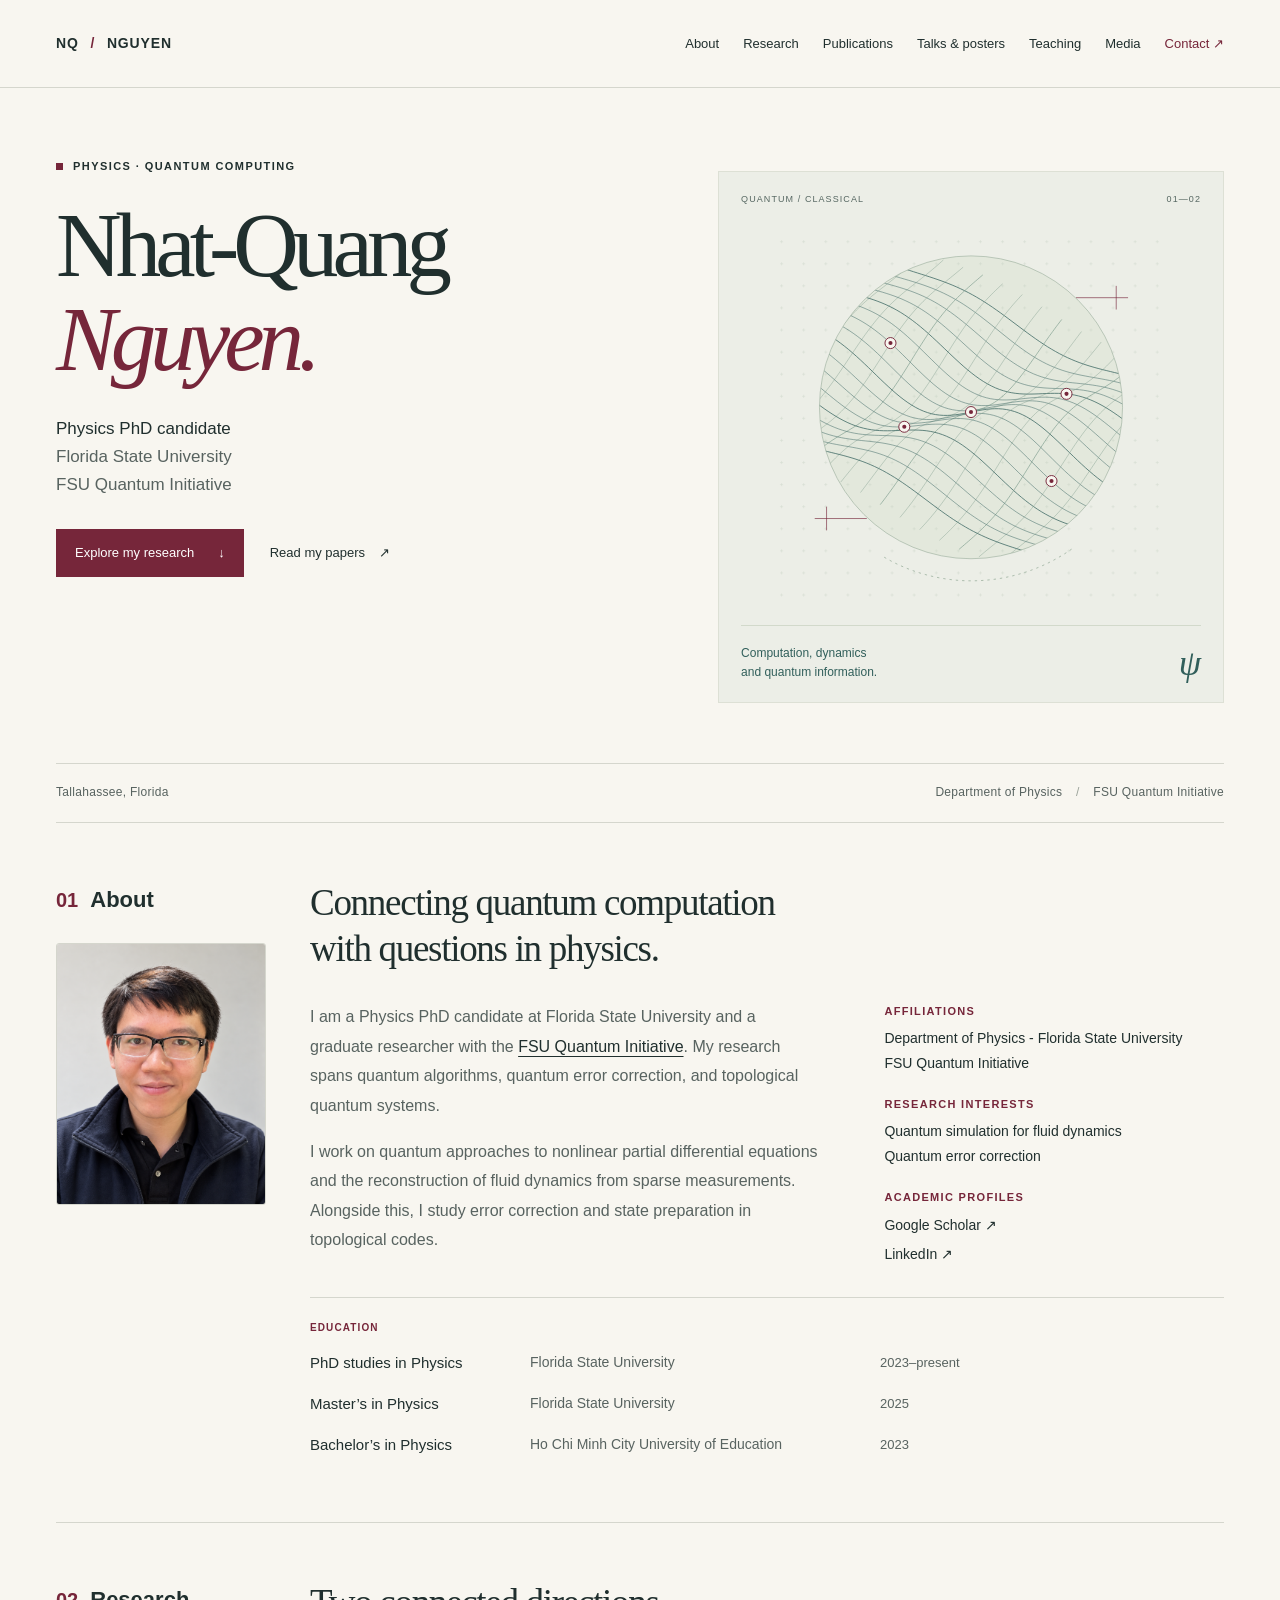
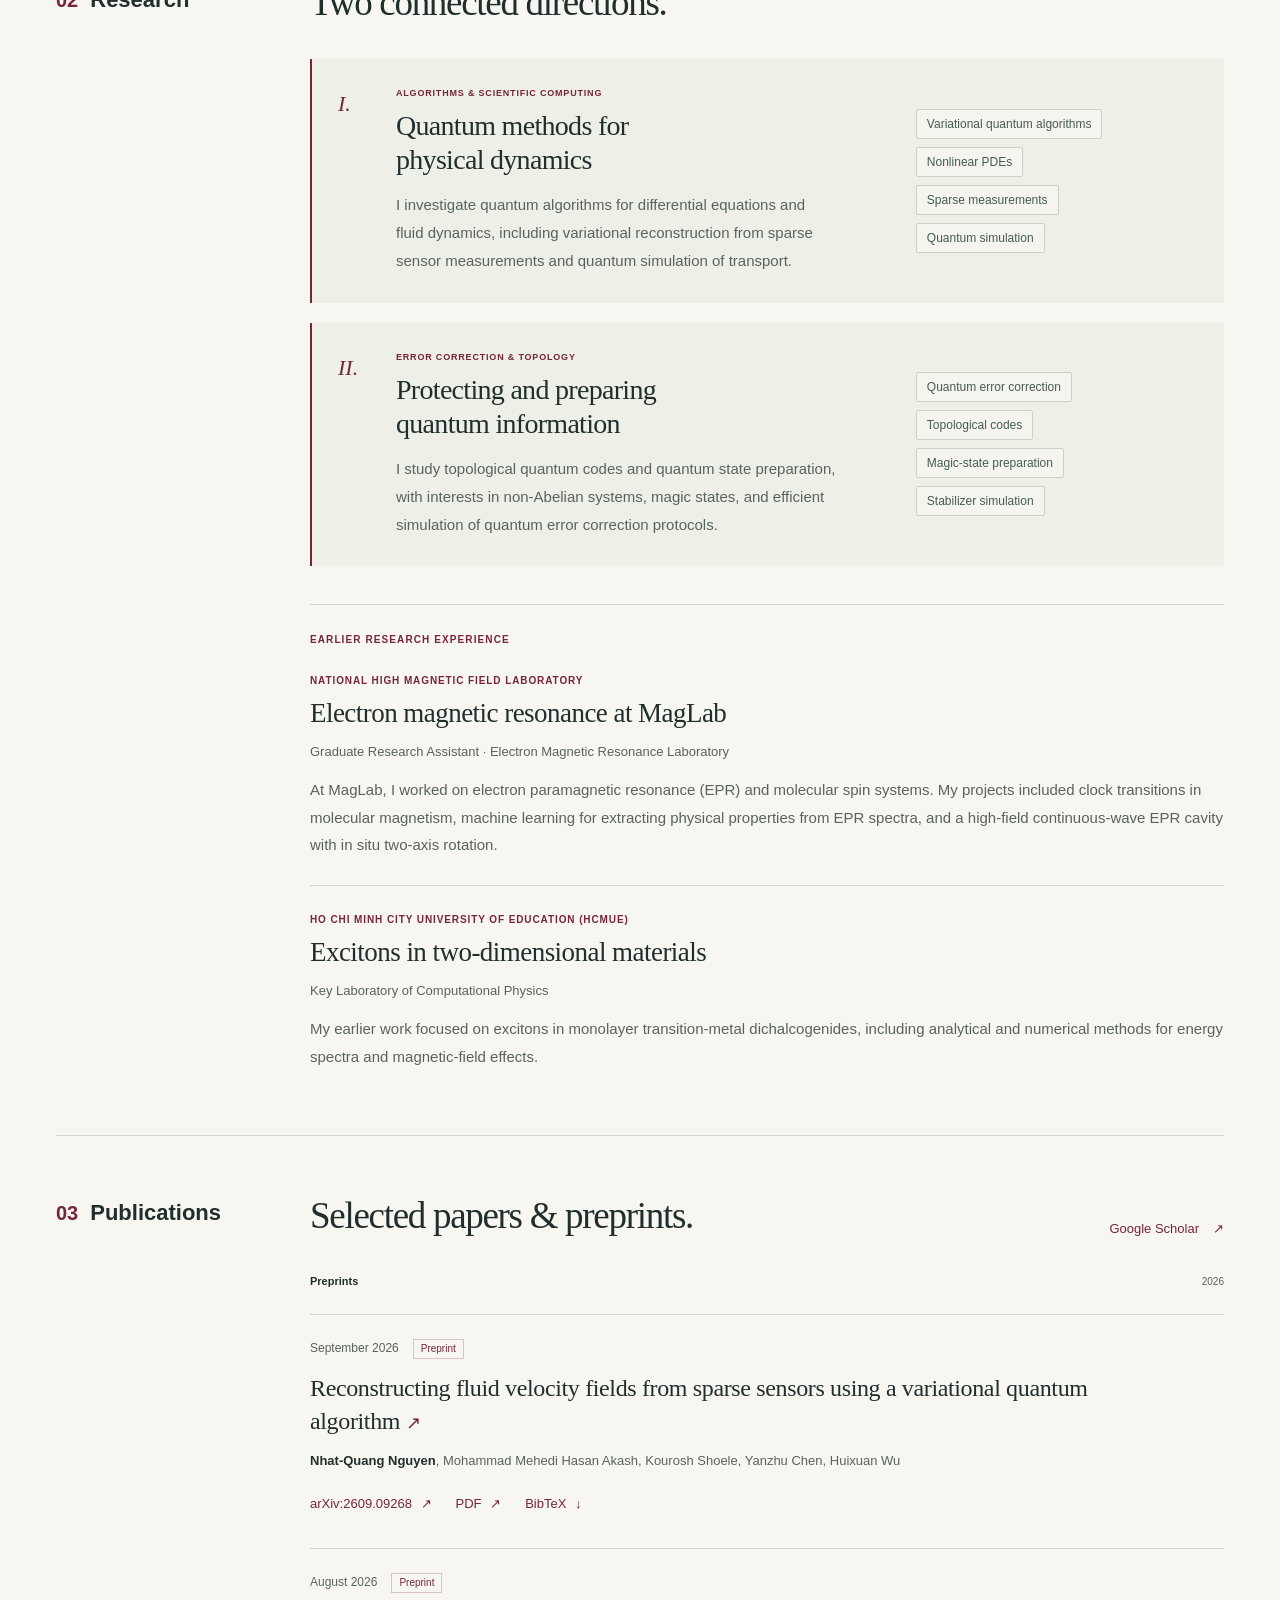
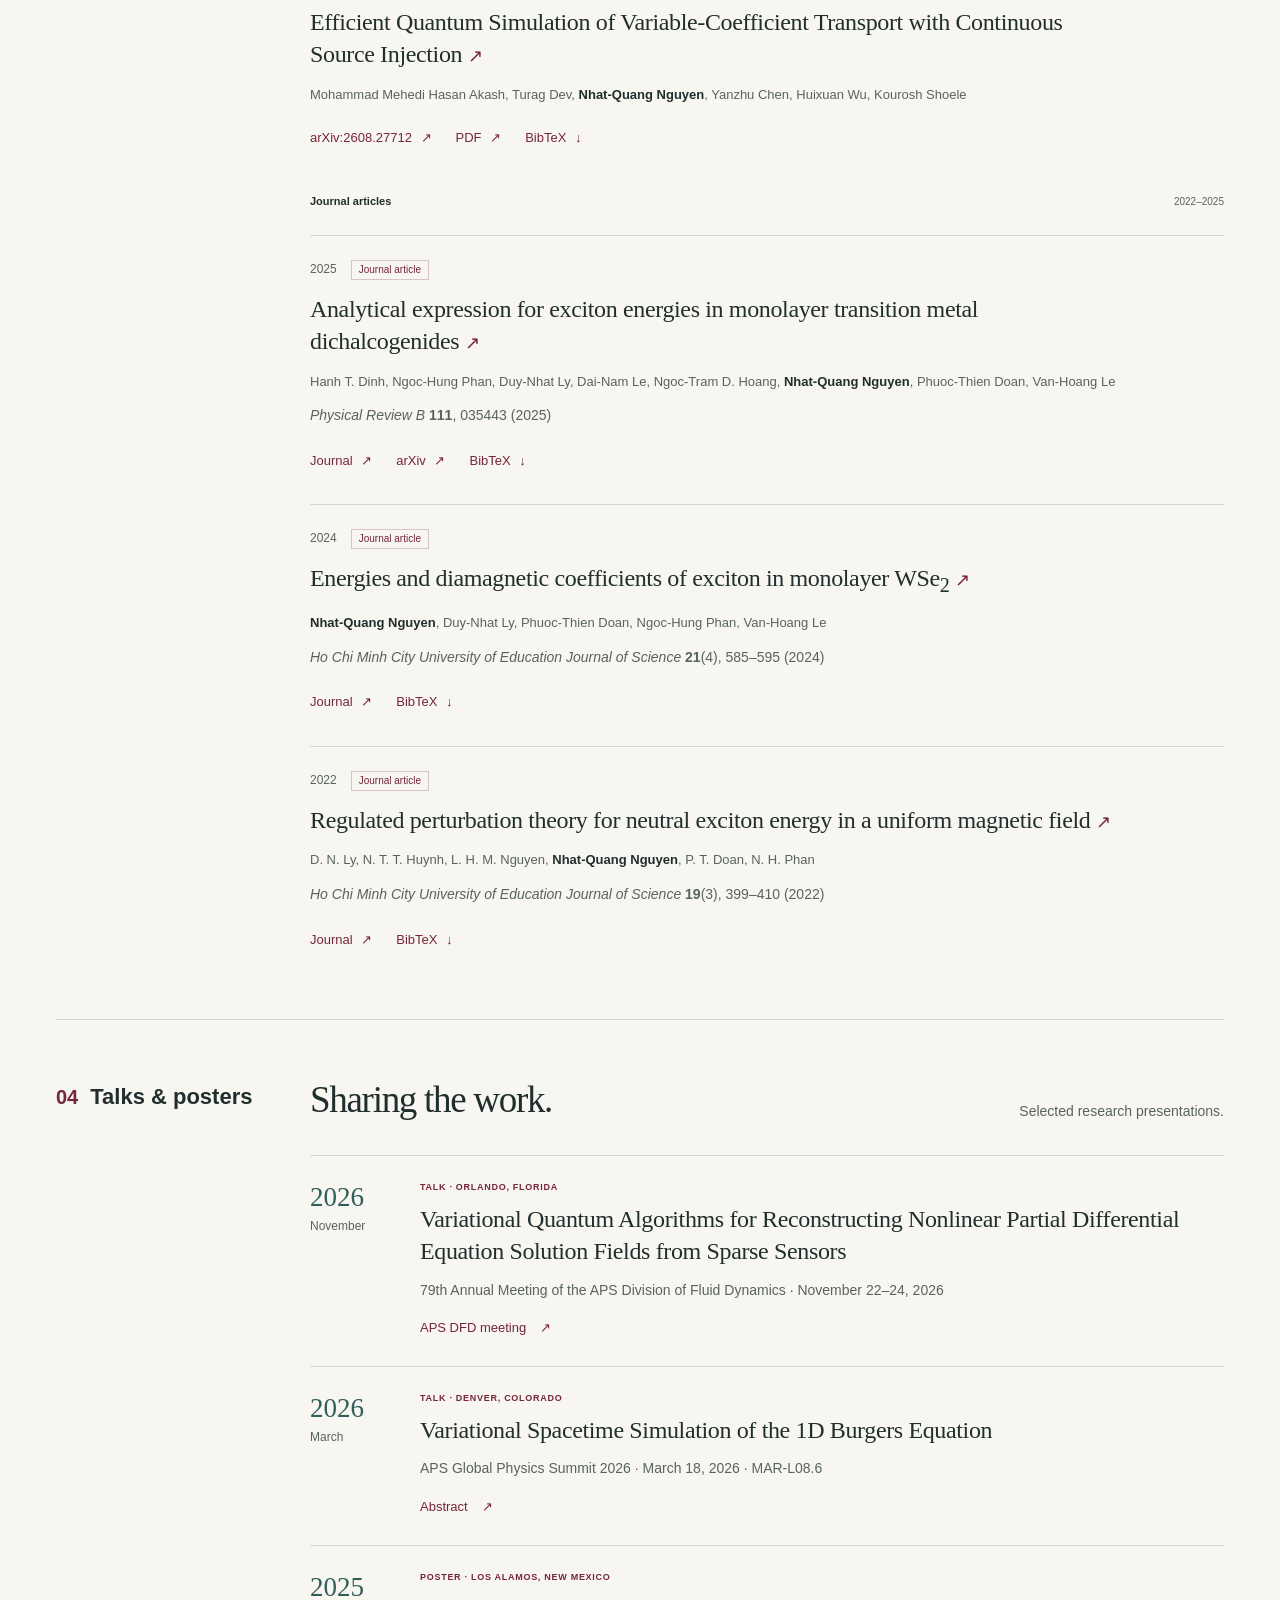
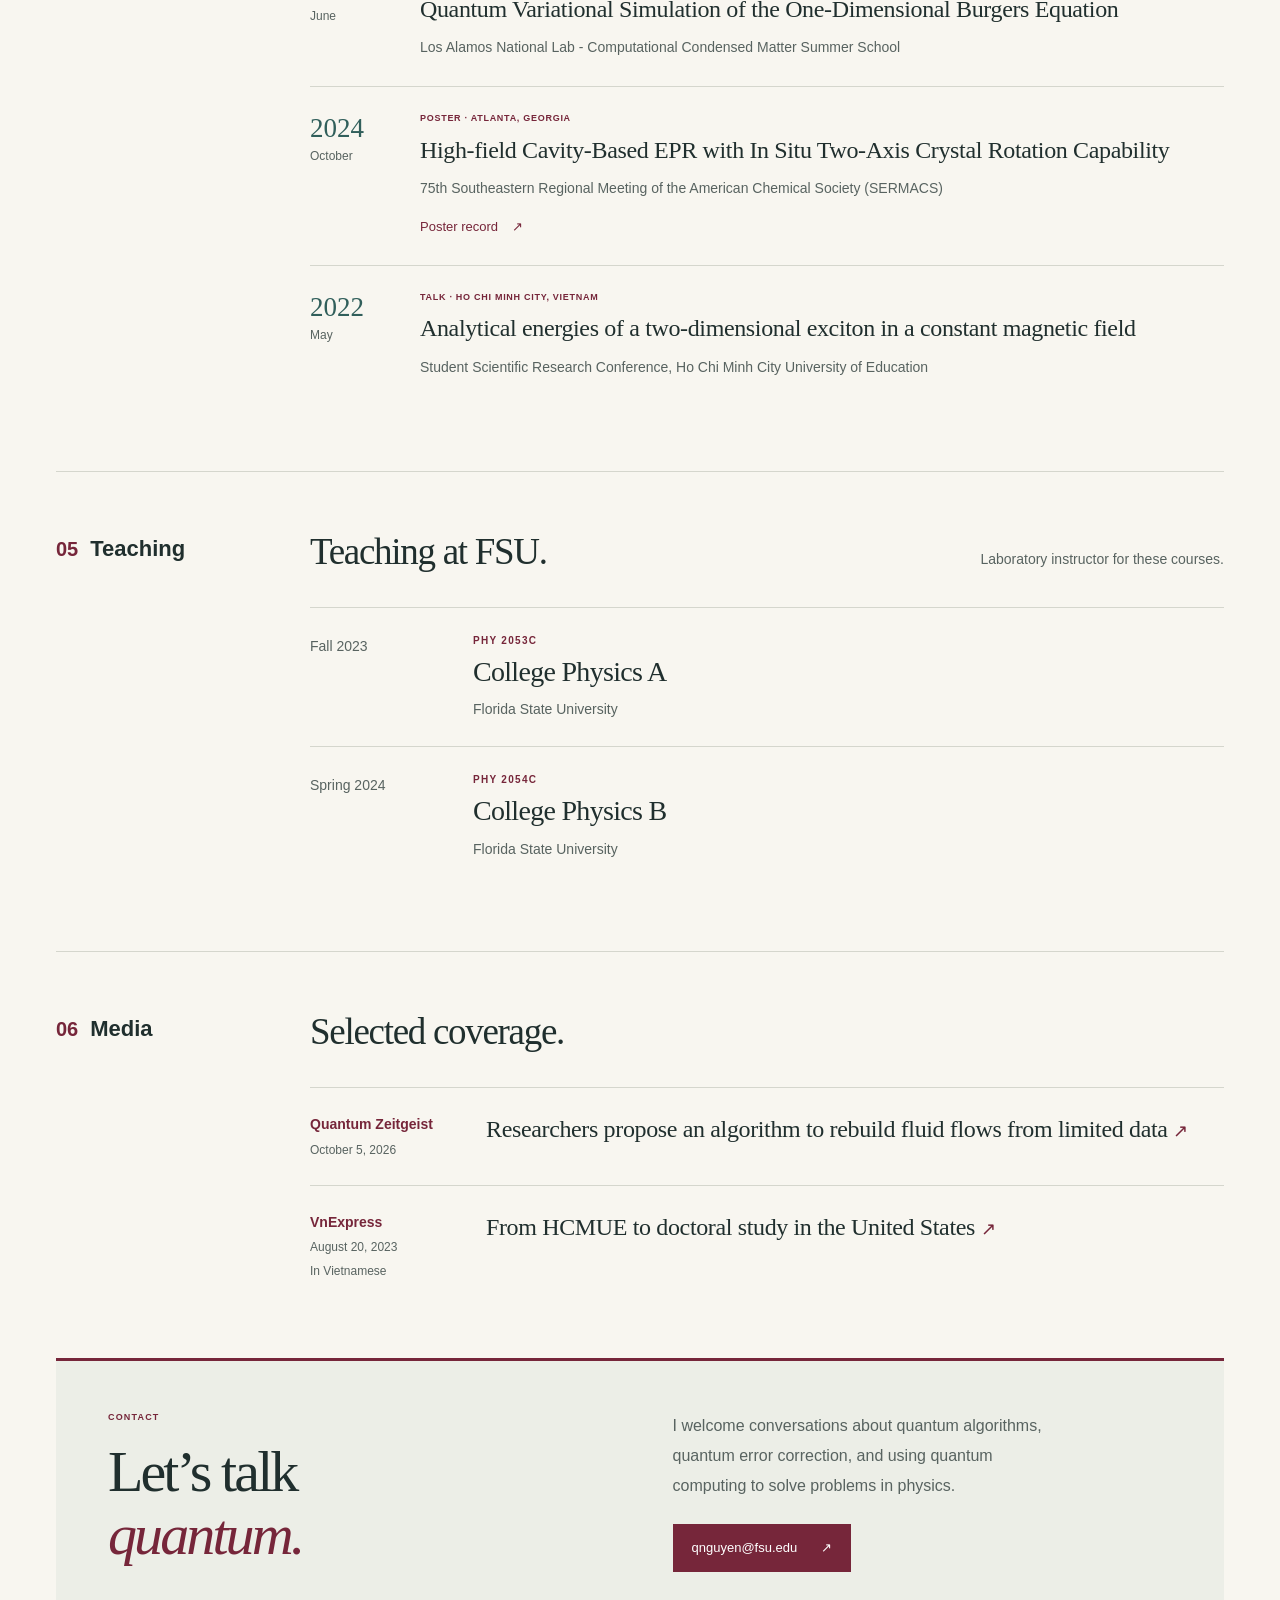
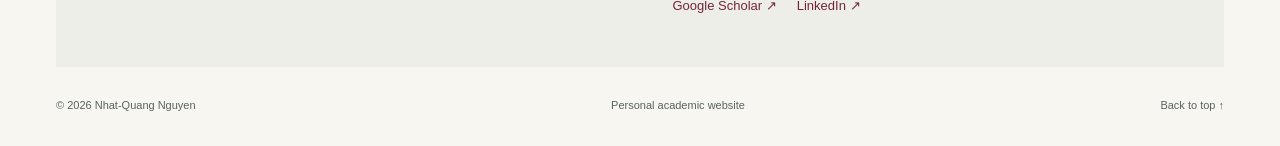
==== commit 17694d43: "Combine the FSU physics affiliation on one line and link to the department" ====
--- a/index.html
+++ b/index.html
@@ -77,7 +77,7 @@
             <p>I work on quantum approaches to nonlinear partial differential equations and the reconstruction of fluid dynamics from sparse measurements. Alongside this, I study error correction and state preparation in topological codes.</p>
           </div>
           <dl class="profile-facts">
-            <div><dt>Affiliations</dt><dd>Florida State University<br>Department of Physics<br><a href="https://quantum.fsu.edu/">FSU Quantum Initiative</a></dd></div>
+            <div><dt>Affiliations</dt><dd><a href="https://physics.fsu.edu/">Department of Physics - Florida State University</a><br><a href="https://quantum.fsu.edu/">FSU Quantum Initiative</a></dd></div>
             <div><dt>Research interests</dt><dd>Quantum simulation for fluid dynamics<br>Quantum error correction</dd></div>
             <div><dt>Academic profiles</dt><dd class="profile-links"><a href="https://scholar.google.com/citations?user=8Ur0xkAAAAAJ&amp;hl=en">Google Scholar <span aria-hidden="true">↗</span></a><a href="https://www.linkedin.com/in/nhat-quang-nguyen-fsu/">LinkedIn <span aria-hidden="true">↗</span></a></dd></div>
           </dl>
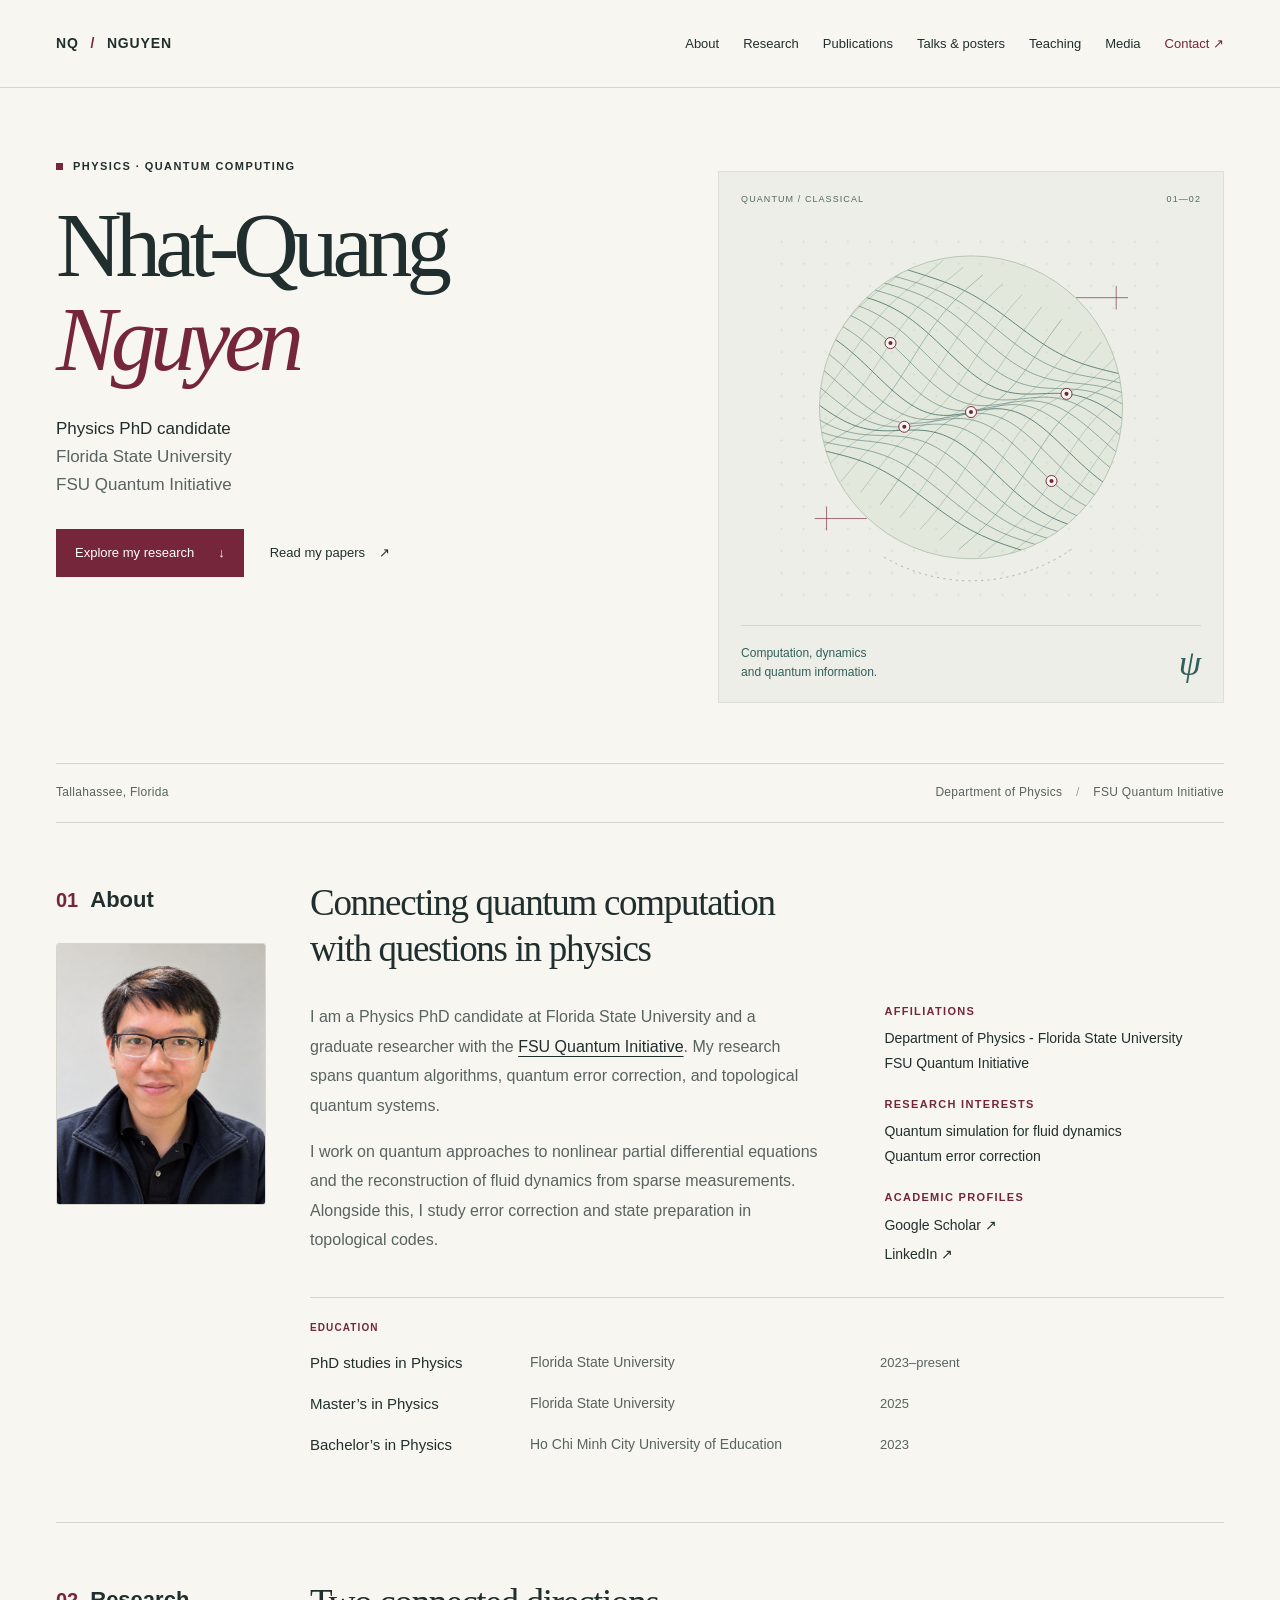
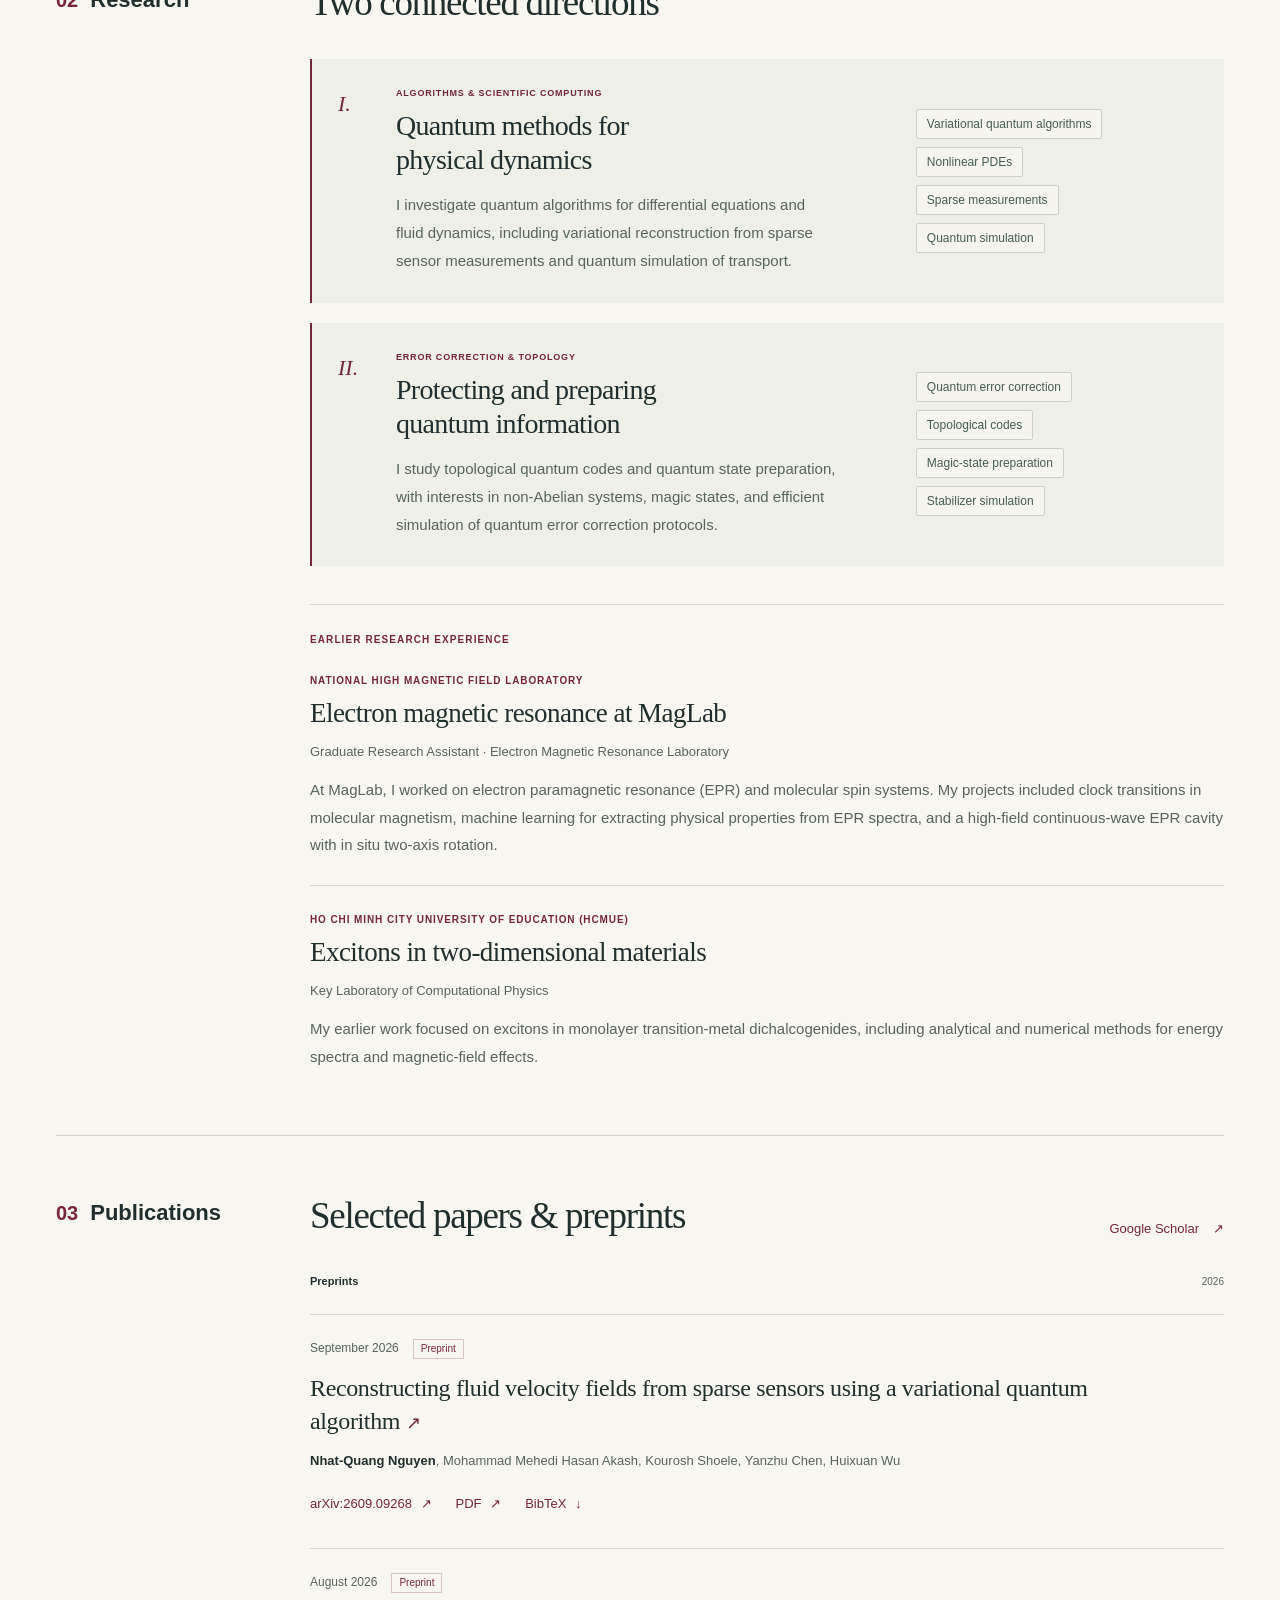
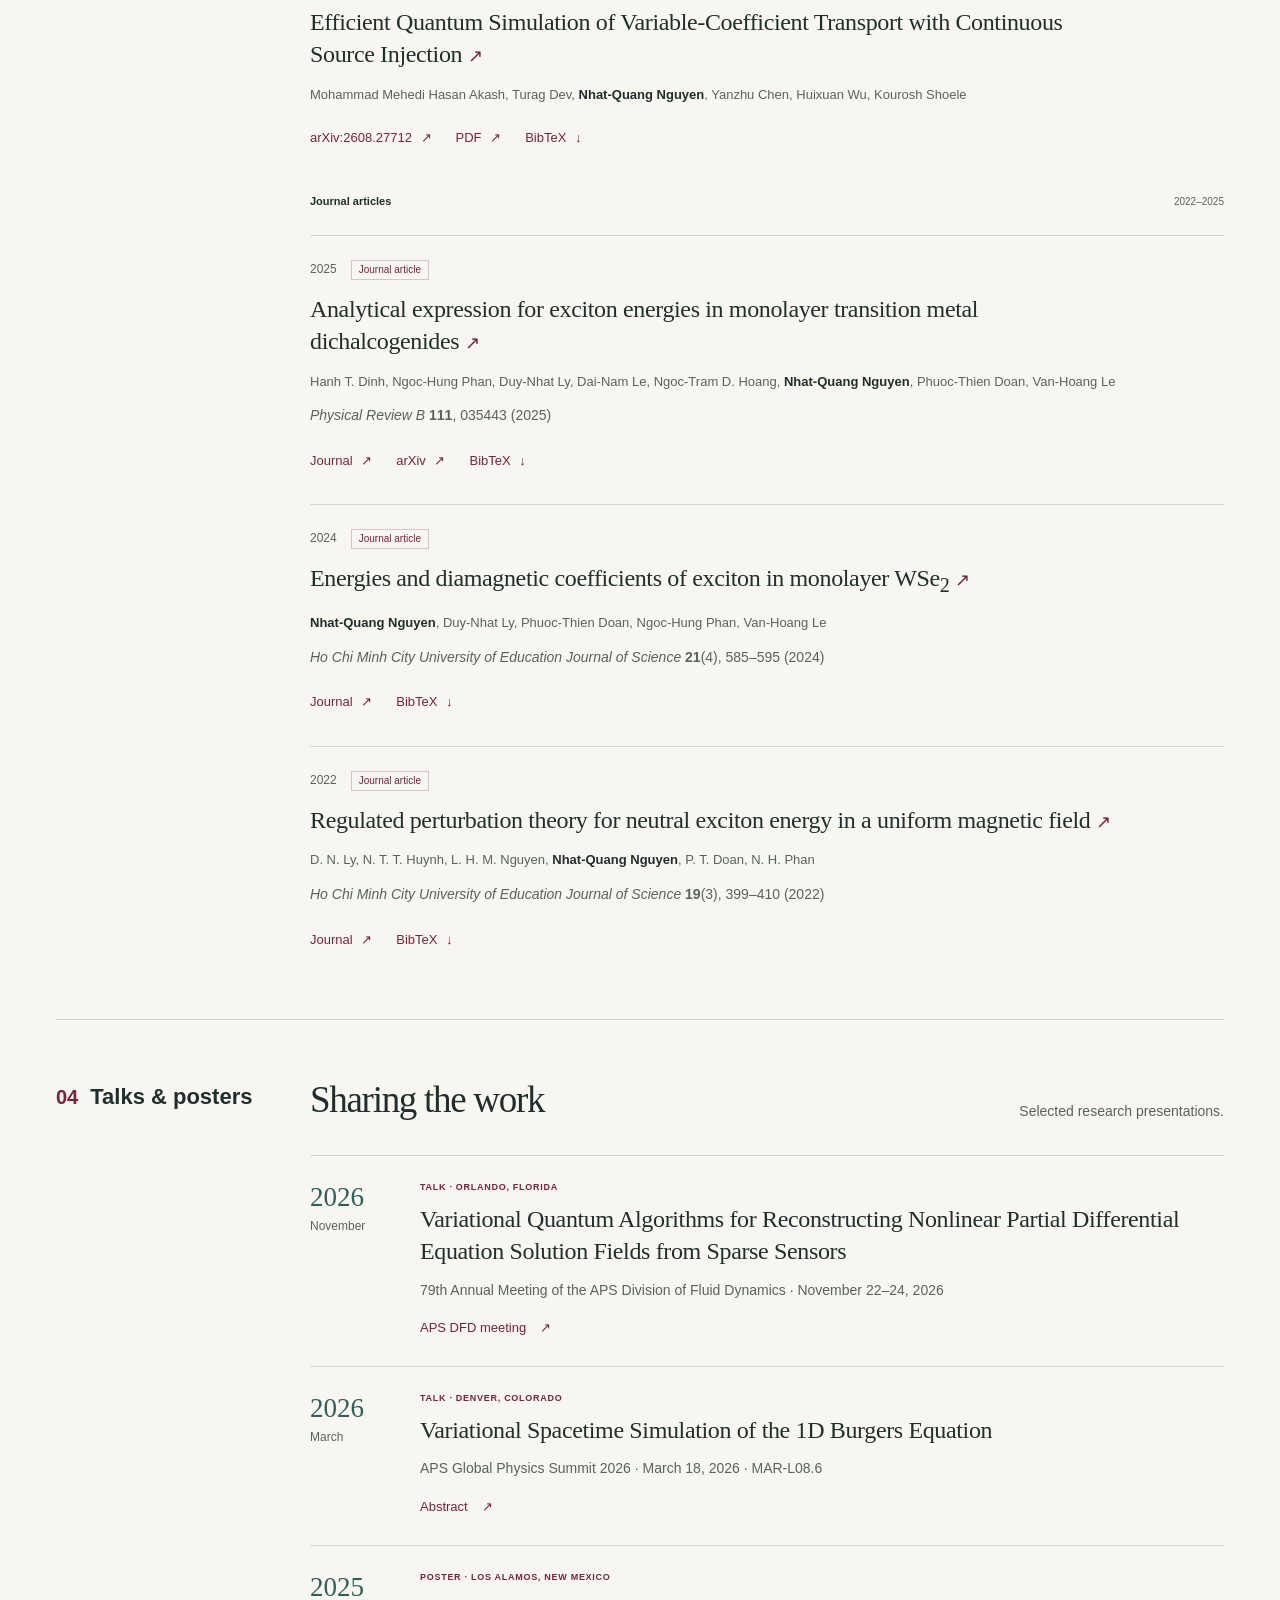
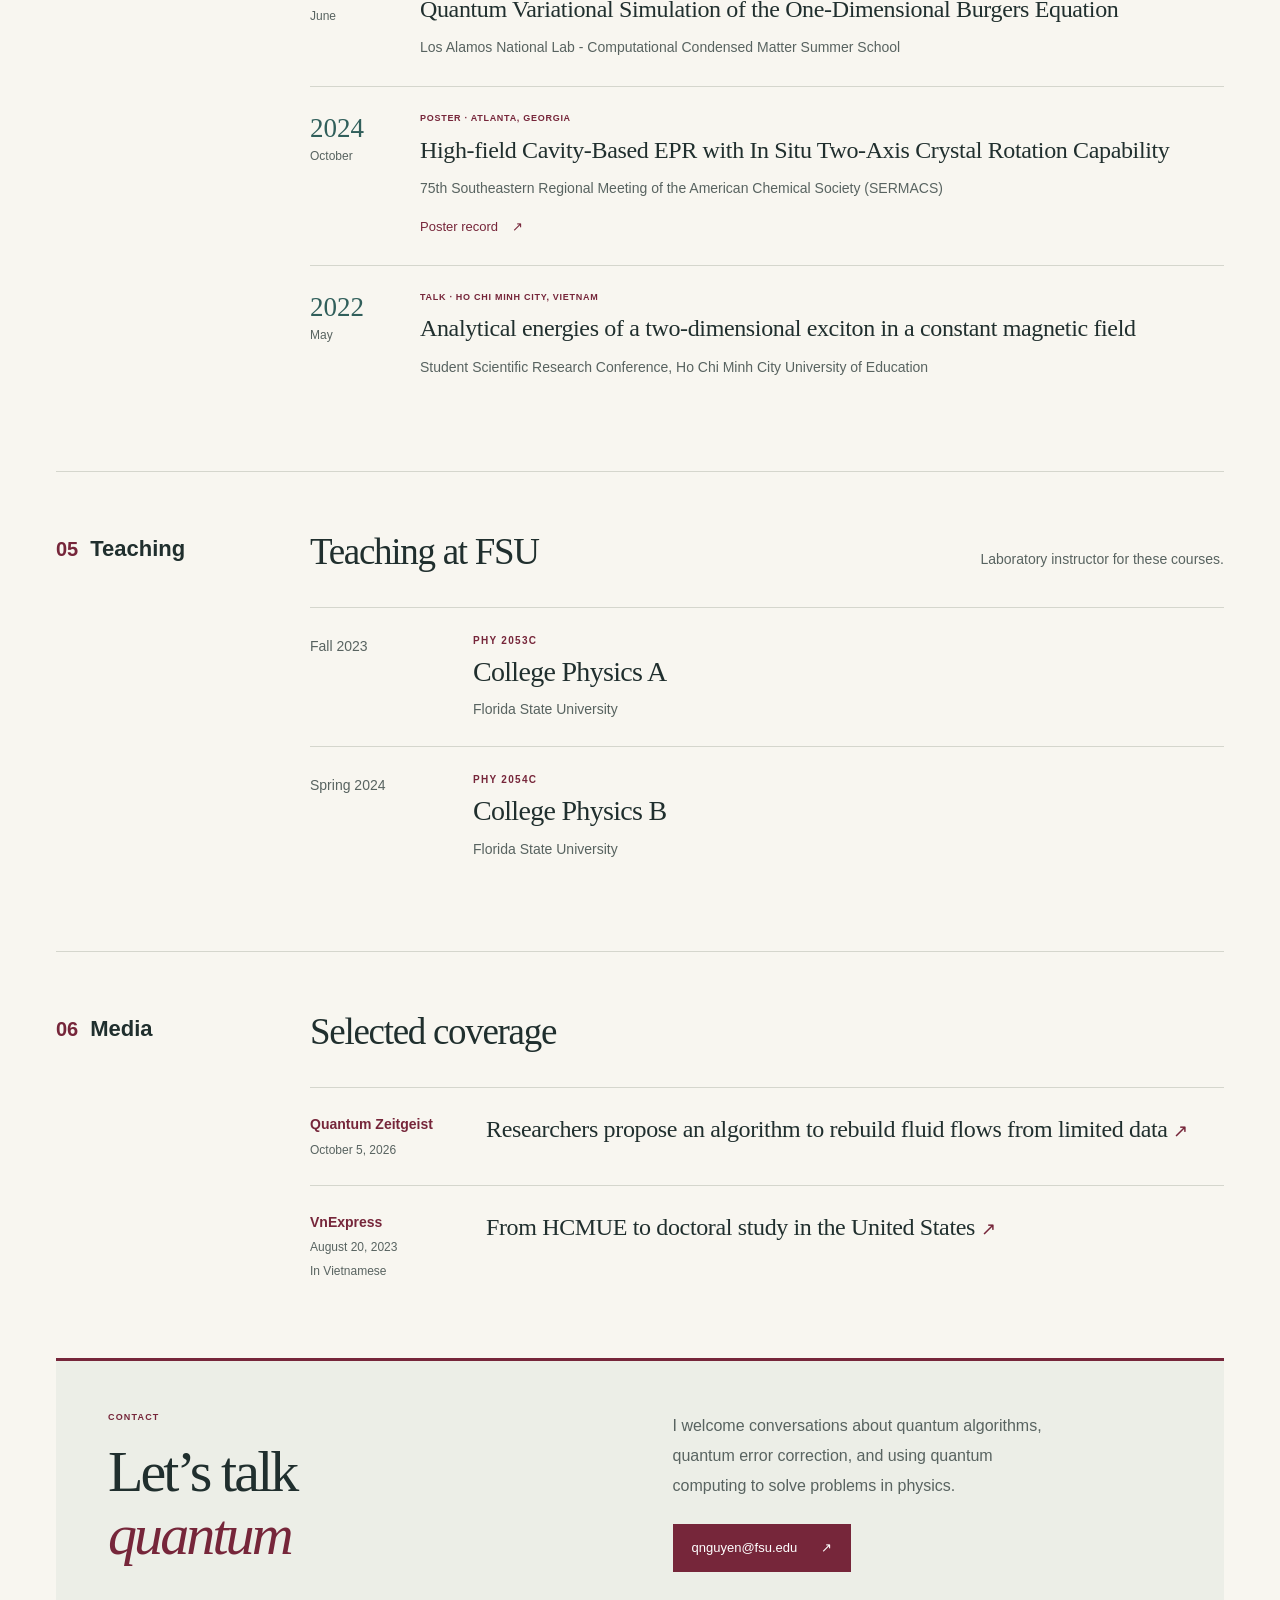
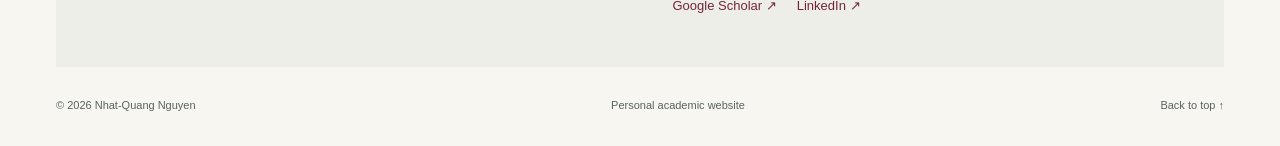
==== commit f824cfa1: "Remove trailing periods from section headings" ====
--- a/index.html
+++ b/index.html
@@ -49,7 +49,7 @@
     <section class="hero section-wrap" id="home" aria-labelledby="hero-title">
       <div class="hero-copy">
         <p class="eyebrow"><span class="small-square" aria-hidden="true"></span> Physics · Quantum computing</p>
-        <h1 id="hero-title">Nhat-Quang<br><em>Nguyen.</em></h1>
+        <h1 id="hero-title">Nhat-Quang<br><em>Nguyen</em></h1>
         <p class="hero-role">Physics PhD candidate<br><a href="https://www.physics.fsu.edu/">Florida State University</a><br><a href="https://quantum.fsu.edu/">FSU Quantum Initiative</a></p>
         <div class="hero-actions">
           <a class="button primary" href="#research">Explore my research <span aria-hidden="true">↓</span></a>
@@ -70,7 +70,7 @@
         <img class="about-portrait" src="images/nhat-quang-nguyen-portrait.webp" width="1122" height="1402" alt="Portrait of Nhat-Quang Nguyen" loading="lazy" decoding="async">
       </div>
       <div class="about-body">
-        <p class="lead">Connecting quantum computation<br class="wide-only"> with questions in physics.</p>
+        <p class="lead">Connecting quantum computation<br class="wide-only"> with questions in physics</p>
         <div class="about-columns">
           <div>
             <p>I am a Physics PhD candidate at Florida State University and a graduate researcher with the <a href="https://quantum.fsu.edu/">FSU Quantum Initiative</a>. My research spans quantum algorithms, quantum error correction, and topological quantum systems.</p>
@@ -96,7 +96,7 @@
     <section class="research section-wrap ruled-section" id="research" aria-labelledby="research-title">
       <div class="section-label"><span>02</span><h2 id="research-title">Research</h2></div>
       <div class="section-content">
-        <div class="section-heading"><p class="lead">Two connected directions.</p></div>
+        <div class="section-heading"><p class="lead">Two connected directions</p></div>
         <article class="research-row current-research">
           <div class="research-number" aria-hidden="true">I.</div>
           <div class="research-main"><p class="eyebrow">Algorithms &amp; scientific computing</p><h3>Quantum methods for<br>physical dynamics</h3><p>I investigate quantum algorithms for differential equations and fluid dynamics, including variational reconstruction from sparse sensor measurements and quantum simulation of transport.</p></div>
@@ -128,7 +128,7 @@
     <section class="publications section-wrap ruled-section" id="publications" aria-labelledby="publications-title">
       <div class="section-label"><span>03</span><h2 id="publications-title">Publications</h2></div>
       <div class="section-content">
-        <div class="section-heading"><p class="lead">Selected papers &amp; preprints.</p><a class="text-link scholar-link" href="https://scholar.google.com/citations?user=8Ur0xkAAAAAJ&amp;hl=en">Google Scholar <span aria-hidden="true">↗</span></a></div>
+        <div class="section-heading"><p class="lead">Selected papers &amp; preprints</p><a class="text-link scholar-link" href="https://scholar.google.com/citations?user=8Ur0xkAAAAAJ&amp;hl=en">Google Scholar <span aria-hidden="true">↗</span></a></div>
         <h3 class="publication-group">Preprints <span>2026</span></h3>
         <article class="paper">
           <div class="paper-meta"><span>September 2026</span><span class="paper-type">Preprint</span></div>
@@ -170,7 +170,7 @@
     <section class="presentations section-wrap ruled-section" id="presentations" aria-labelledby="presentations-title">
       <div class="section-label"><span>04</span><h2 id="presentations-title">Talks &amp; posters</h2></div>
       <div class="section-content">
-        <div class="section-heading"><p class="lead">Sharing the work.</p><p>Selected research presentations.</p></div>
+        <div class="section-heading"><p class="lead">Sharing the work</p><p>Selected research presentations.</p></div>
         <article class="presentation-row">
           <div class="presentation-date"><span>2026</span><span>November</span></div>
           <div><p class="eyebrow">Talk · Orlando, Florida</p><h3>Variational Quantum Algorithms for Reconstructing Nonlinear Partial Differential Equation Solution Fields from Sparse Sensors</h3><p class="presentation-venue">79th Annual Meeting of the APS Division of Fluid Dynamics · November 22–24, 2026</p><a class="text-link" href="https://www.aps.org/events/2026/dfd-annual-meeting-2026">APS DFD meeting <span aria-hidden="true">↗</span></a></div>
@@ -197,7 +197,7 @@
     <section class="teaching section-wrap ruled-section" id="teaching" aria-labelledby="teaching-title">
       <div class="section-label"><span>05</span><h2 id="teaching-title">Teaching</h2></div>
       <div class="section-content">
-        <div class="section-heading"><p class="lead">Teaching at FSU.</p><p class="teaching-role">Laboratory instructor for these courses.</p></div>
+        <div class="section-heading"><p class="lead">Teaching at FSU</p><p class="teaching-role">Laboratory instructor for these courses.</p></div>
         <div class="course-list">
           <article class="course-row"><p class="course-term">Fall 2023</p><div><p class="eyebrow">PHY 2053C</p><h3>College Physics A</h3><p>Florida State University</p></div></article>
           <article class="course-row"><p class="course-term">Spring 2024</p><div><p class="eyebrow">PHY 2054C</p><h3>College Physics B</h3><p>Florida State University</p></div></article>
@@ -208,7 +208,7 @@
     <section class="media section-wrap ruled-section" id="media" aria-labelledby="media-title">
       <div class="section-label"><span>06</span><h2 id="media-title">Media</h2></div>
       <div class="section-content">
-        <div class="section-heading"><p class="lead">Selected coverage.</p></div>
+        <div class="section-heading"><p class="lead">Selected coverage</p></div>
         <article class="media-entry">
           <div class="media-source"><span>Quantum Zeitgeist</span><time datetime="2026-10-05">October 5, 2026</time></div>
           <h3><a href="https://quantumzeitgeist.com/algorithm-reconstruction-fluid-flows-sparse-data/">Researchers propose an algorithm to rebuild fluid flows from limited data <span aria-hidden="true">↗</span></a></h3>
@@ -221,7 +221,7 @@
     </section>
 
     <section class="contact section-wrap" id="contact" aria-labelledby="contact-title">
-      <div class="contact-intro"><p class="eyebrow">Contact</p><h2 id="contact-title">Let’s talk<br><em>quantum.</em></h2></div>
+      <div class="contact-intro"><p class="eyebrow">Contact</p><h2 id="contact-title">Let’s talk<br><em>quantum</em></h2></div>
       <div class="contact-body"><p>I welcome conversations about quantum algorithms, quantum error correction, and using quantum computing to solve problems in physics.</p><a class="button primary" href="mailto:qnguyen@fsu.edu">qnguyen@fsu.edu <span aria-hidden="true">↗</span></a><div class="contact-profiles"><a href="https://scholar.google.com/citations?user=8Ur0xkAAAAAJ&amp;hl=en">Google Scholar <span aria-hidden="true">↗</span></a><a href="https://www.linkedin.com/in/nhat-quang-nguyen-fsu/">LinkedIn <span aria-hidden="true">↗</span></a></div></div>
     </section>
   </main>
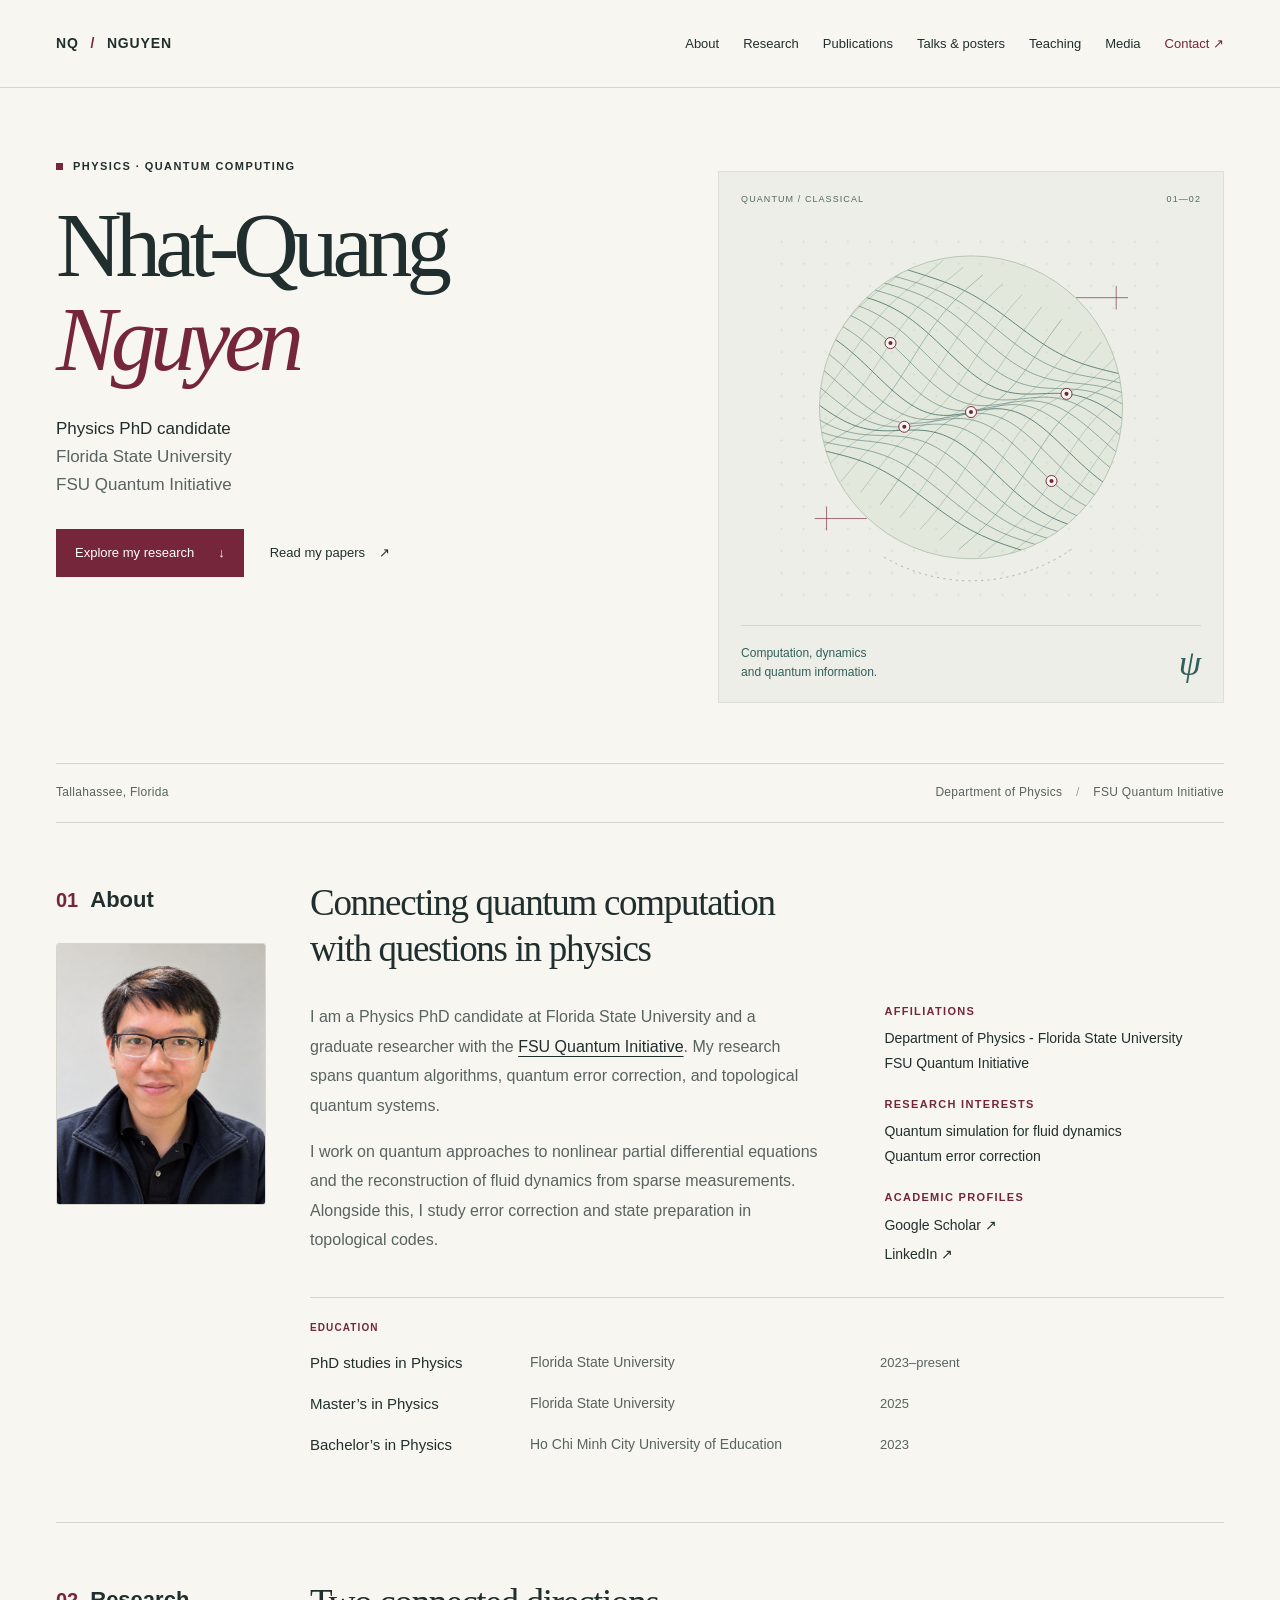
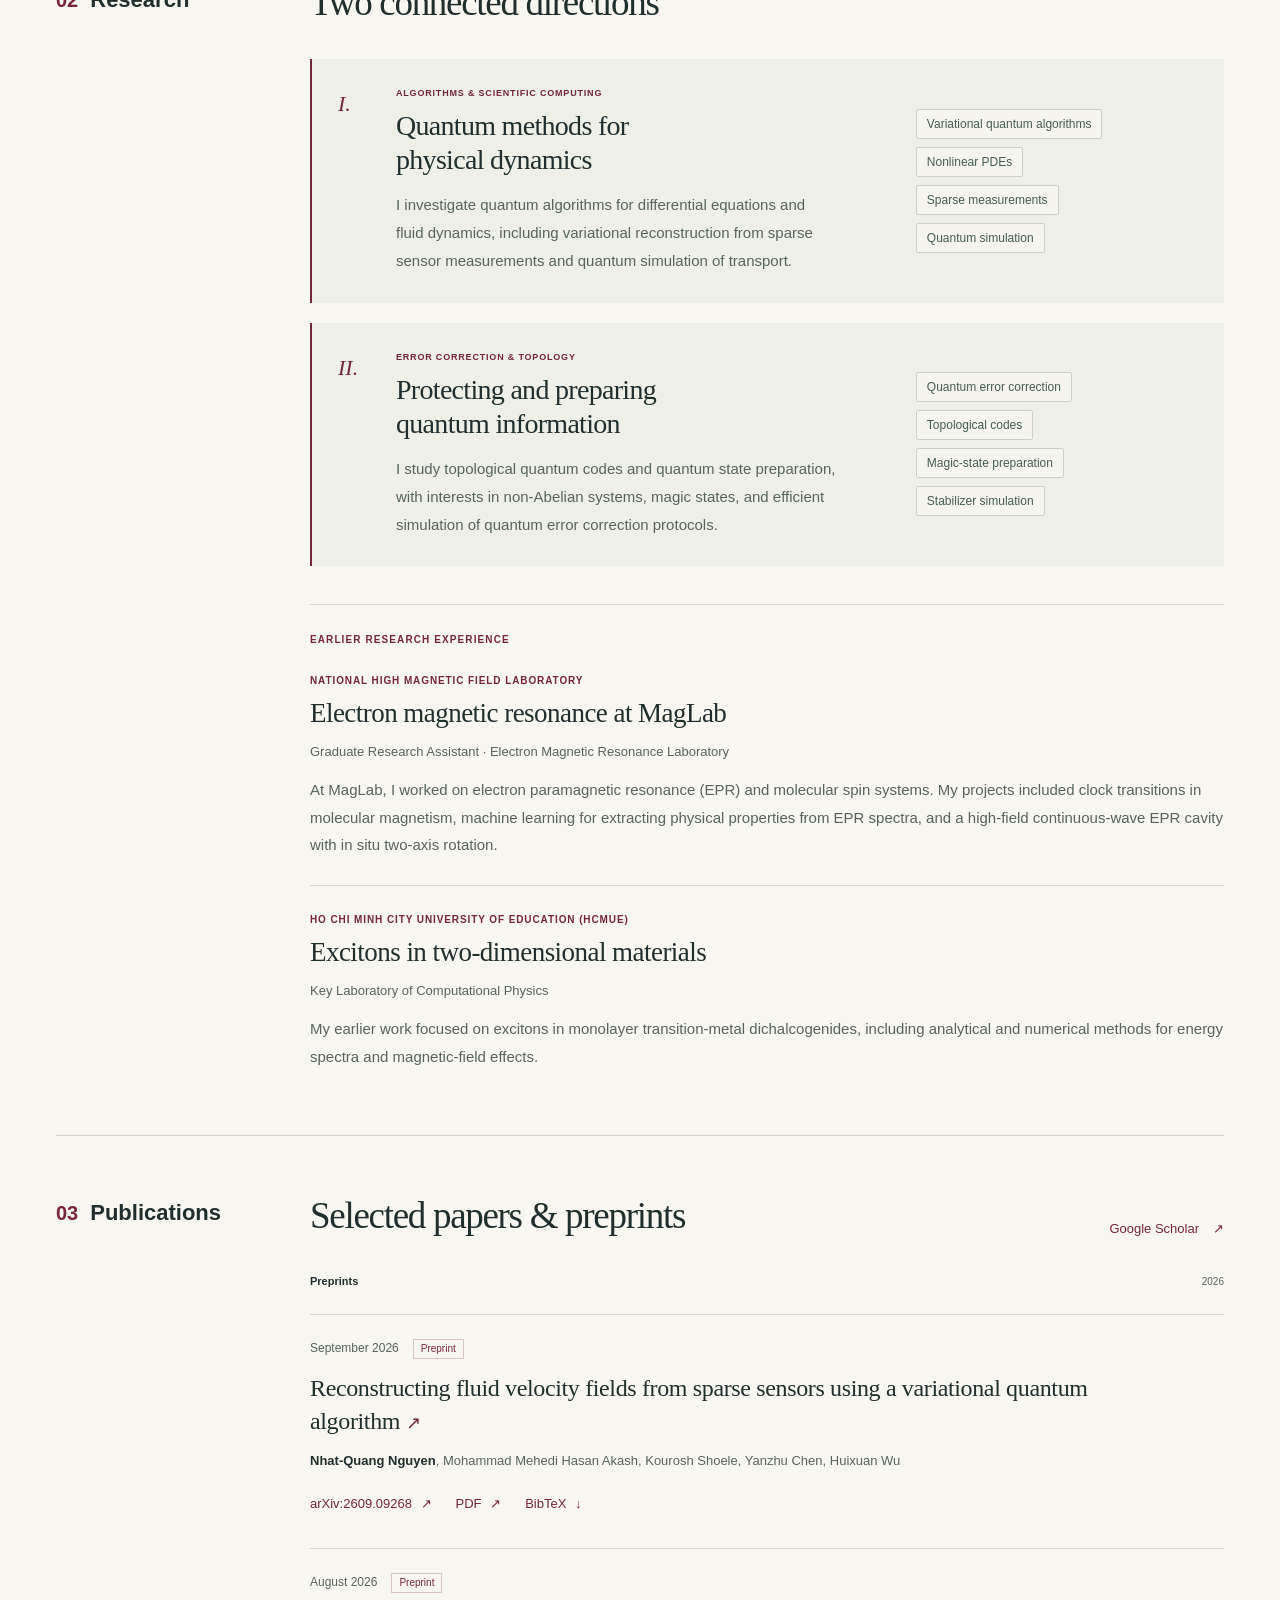
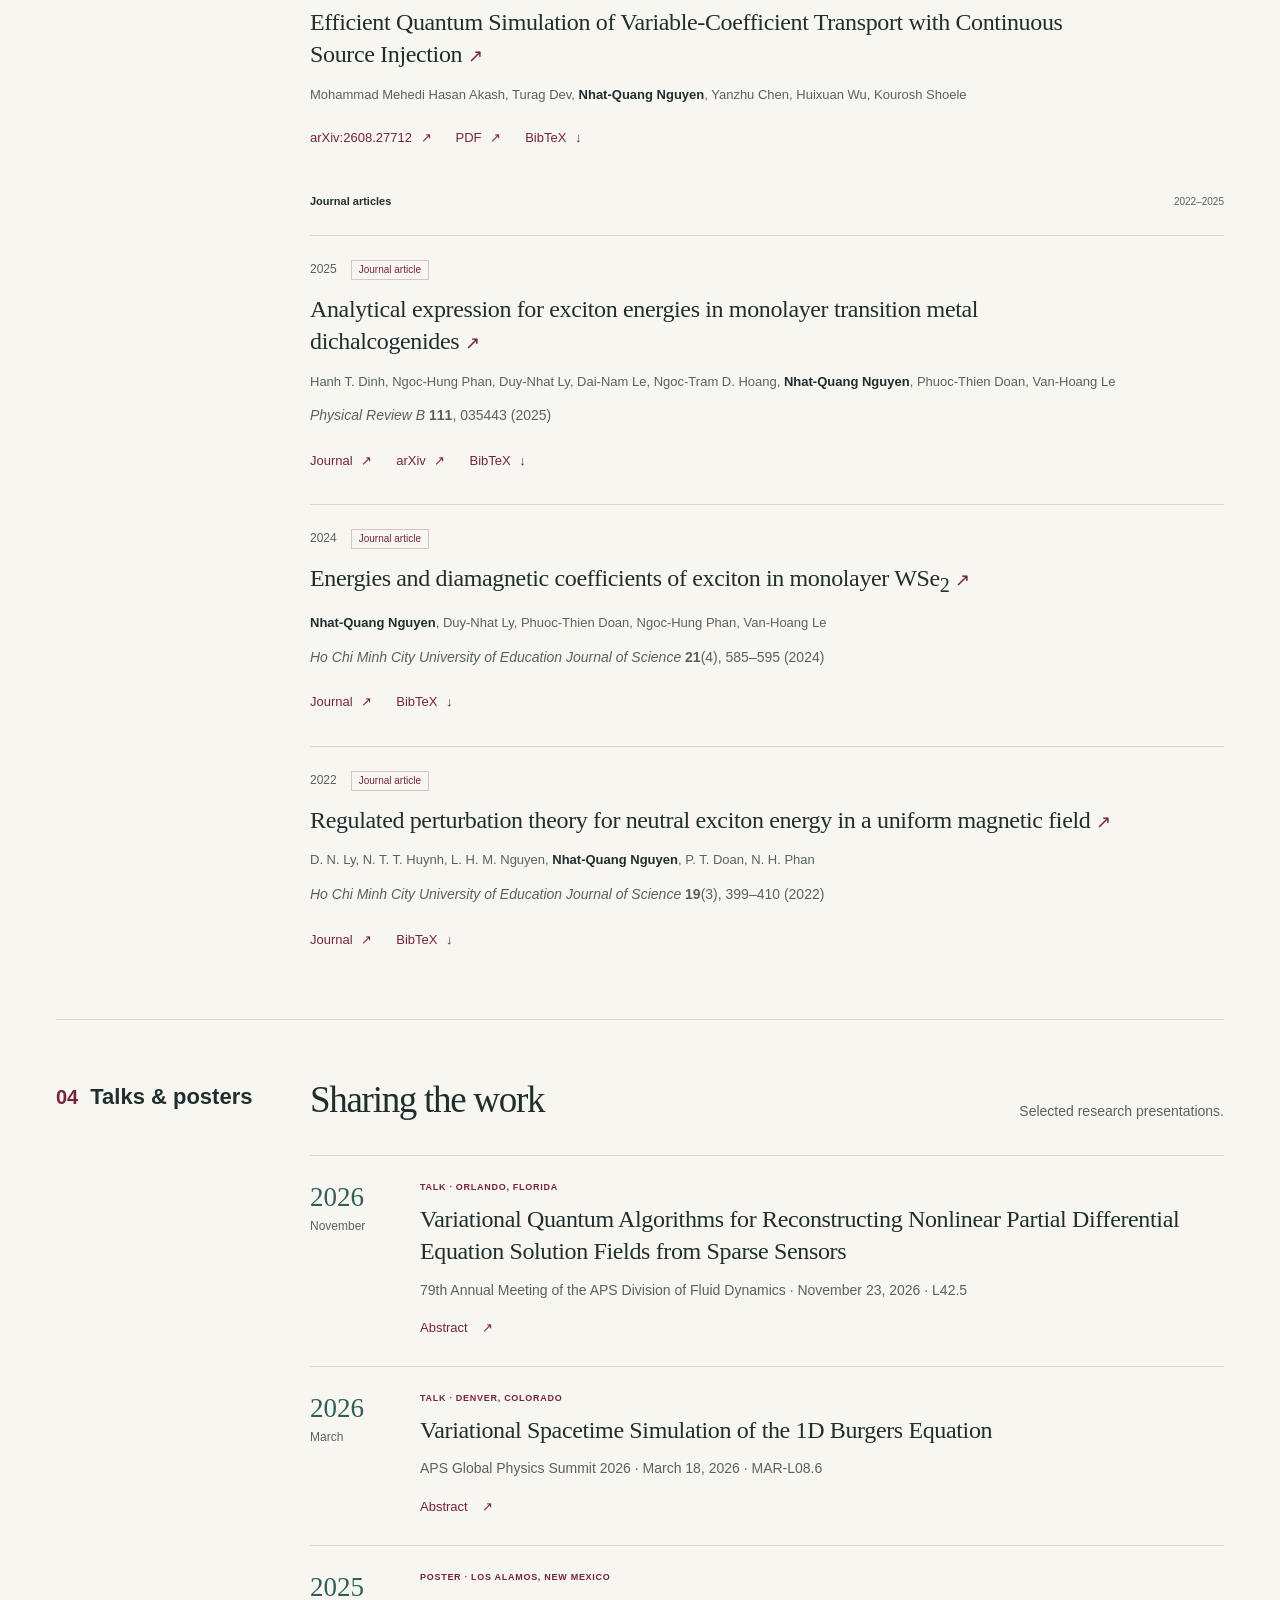
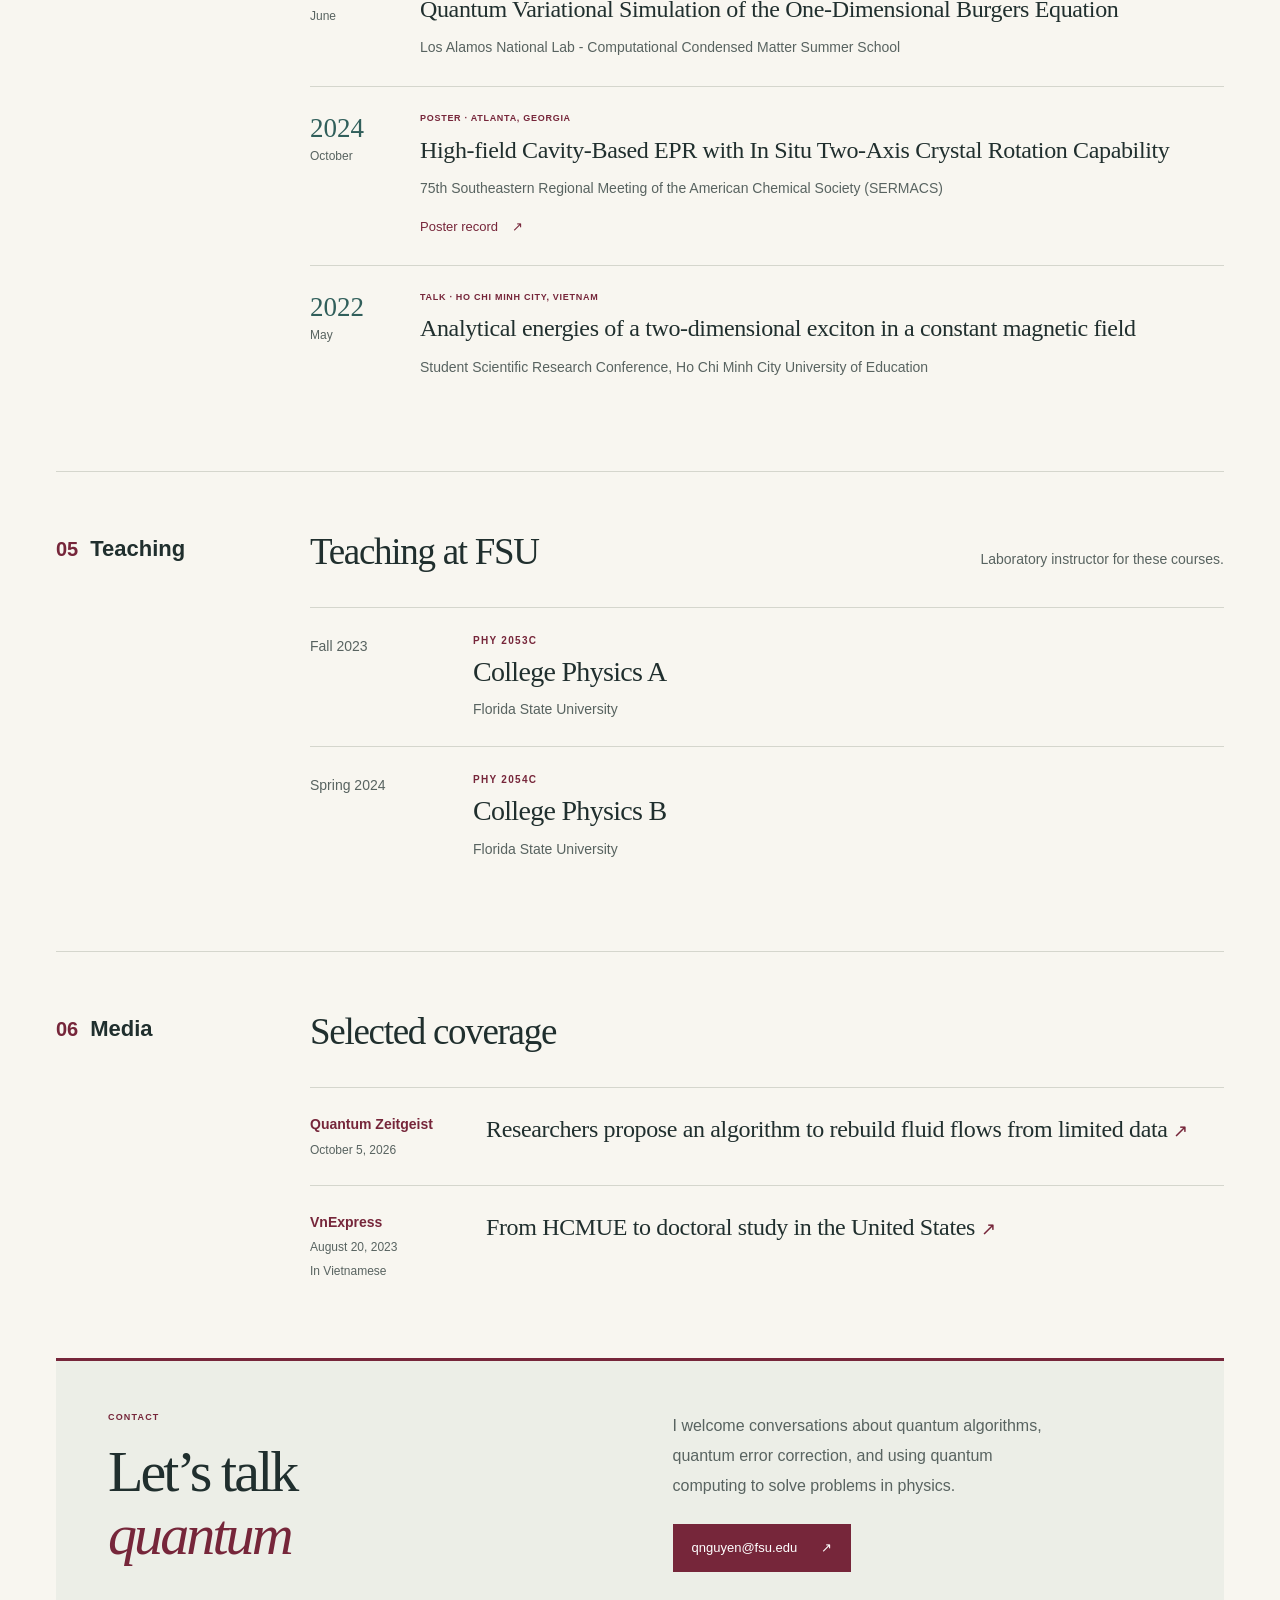
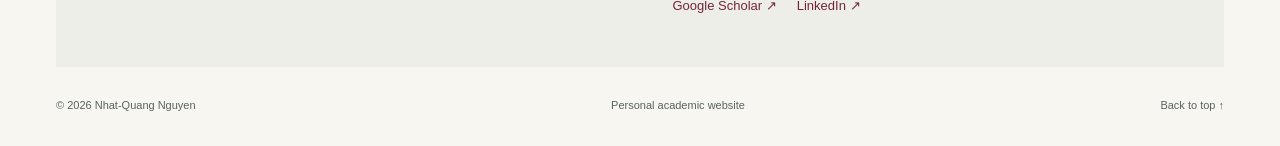
==== commit 2fda83fc: "Match the Orlando APS talk listing to Denver and link its L42.5 abstract" ====
--- a/index.html
+++ b/index.html
@@ -173,7 +173,7 @@
         <div class="section-heading"><p class="lead">Sharing the work</p><p>Selected research presentations.</p></div>
         <article class="presentation-row">
           <div class="presentation-date"><span>2026</span><span>November</span></div>
-          <div><p class="eyebrow">Talk · Orlando, Florida</p><h3>Variational Quantum Algorithms for Reconstructing Nonlinear Partial Differential Equation Solution Fields from Sparse Sensors</h3><p class="presentation-venue">79th Annual Meeting of the APS Division of Fluid Dynamics · November 22–24, 2026</p><a class="text-link" href="https://www.aps.org/events/2026/dfd-annual-meeting-2026">APS DFD meeting <span aria-hidden="true">↗</span></a></div>
+          <div><p class="eyebrow">Talk · Orlando, Florida</p><h3>Variational Quantum Algorithms for Reconstructing Nonlinear Partial Differential Equation Solution Fields from Sparse Sensors</h3><p class="presentation-venue">79th Annual Meeting of the APS Division of Fluid Dynamics · November 23, 2026 · L42.5</p><a class="text-link" href="https://dfd-meeting.aps.org/dfd/2026/events/L42/5">Abstract <span aria-hidden="true">↗</span></a></div>
         </article>
         <article class="presentation-row">
           <div class="presentation-date"><span>2026</span><span>March</span></div>
